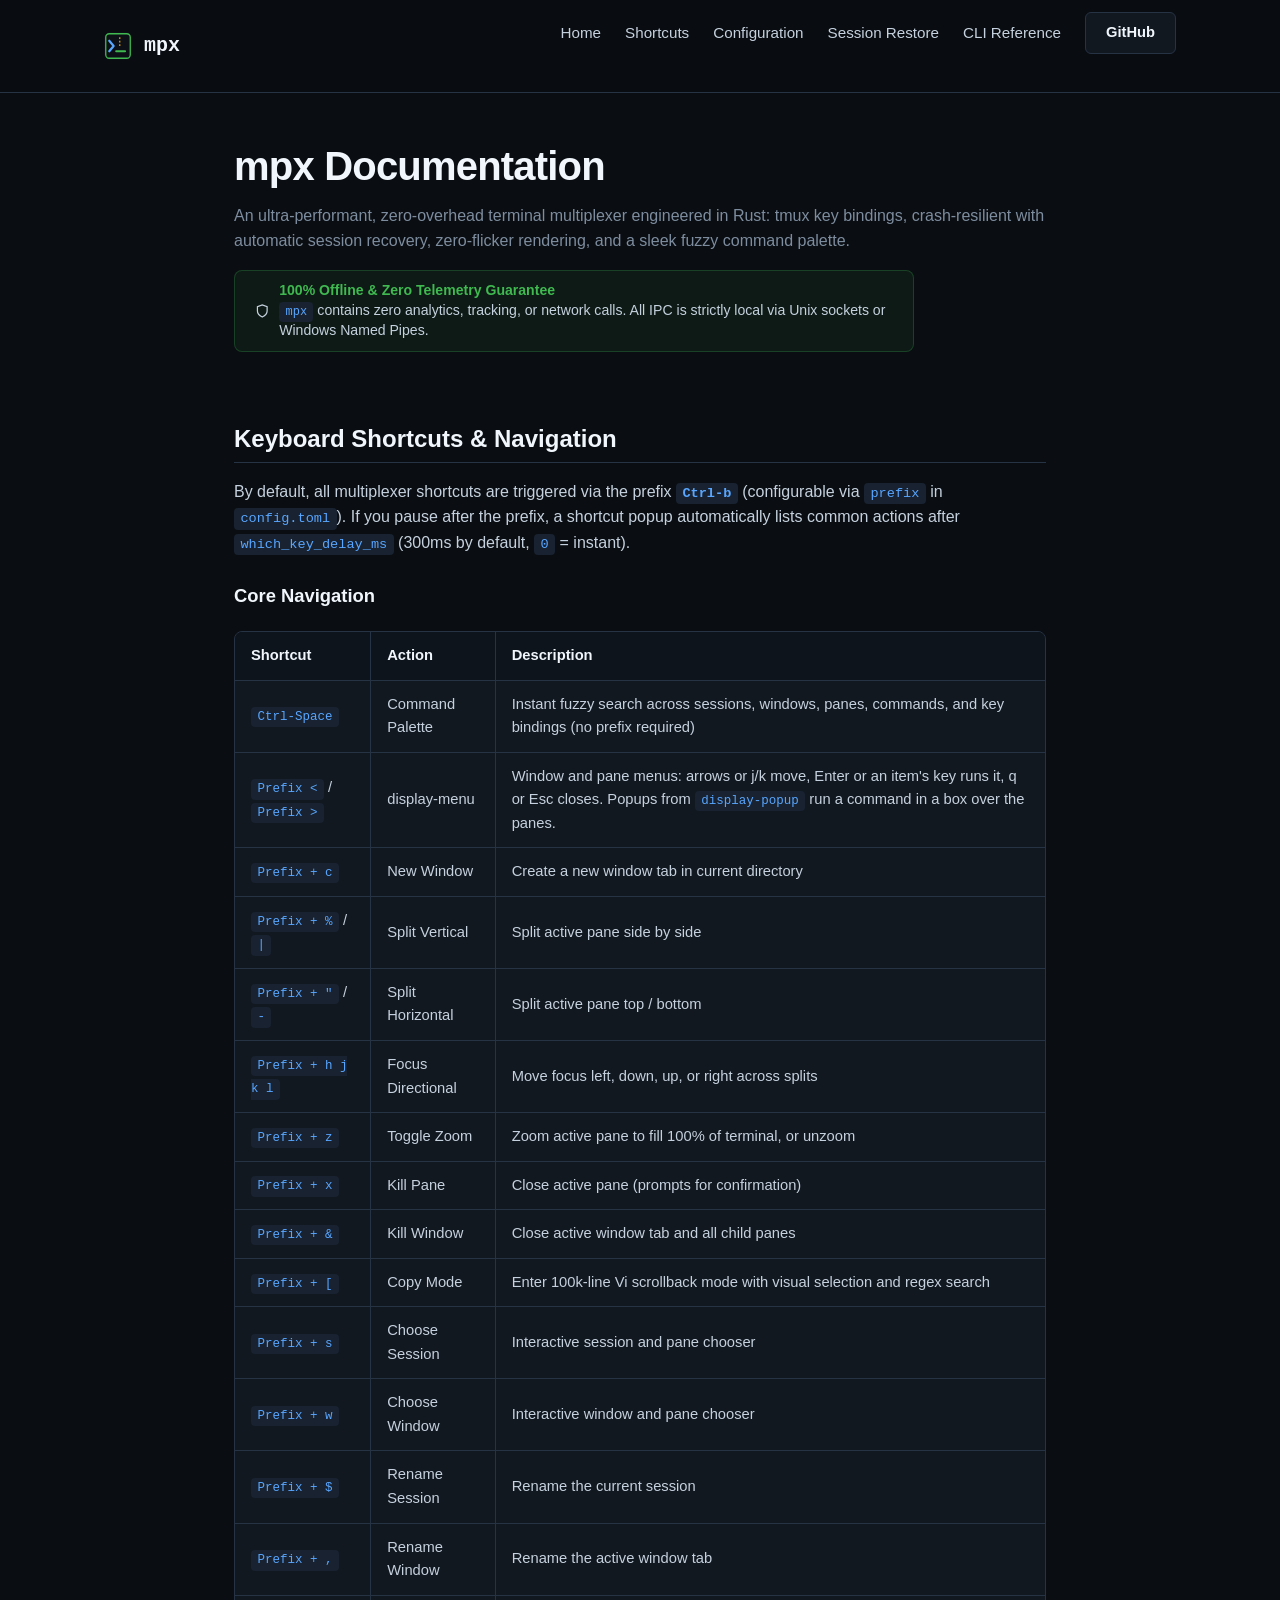
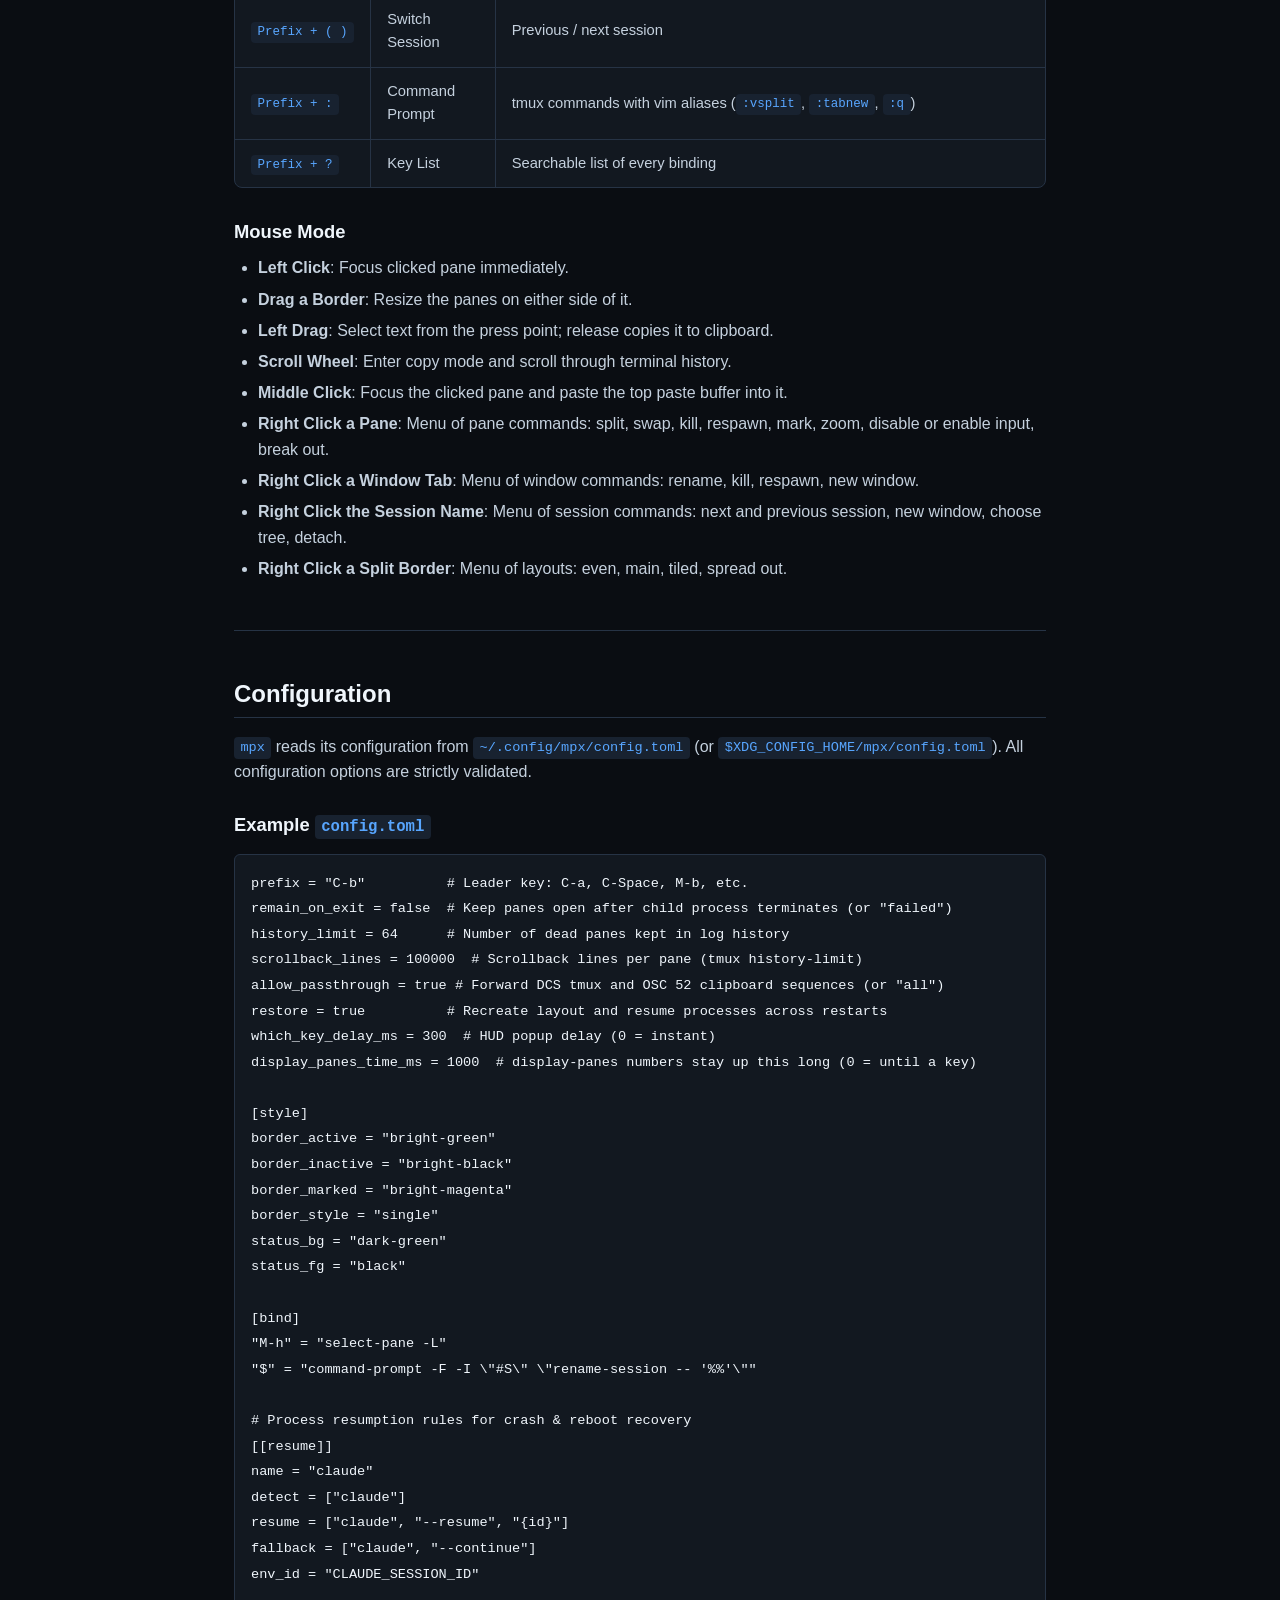
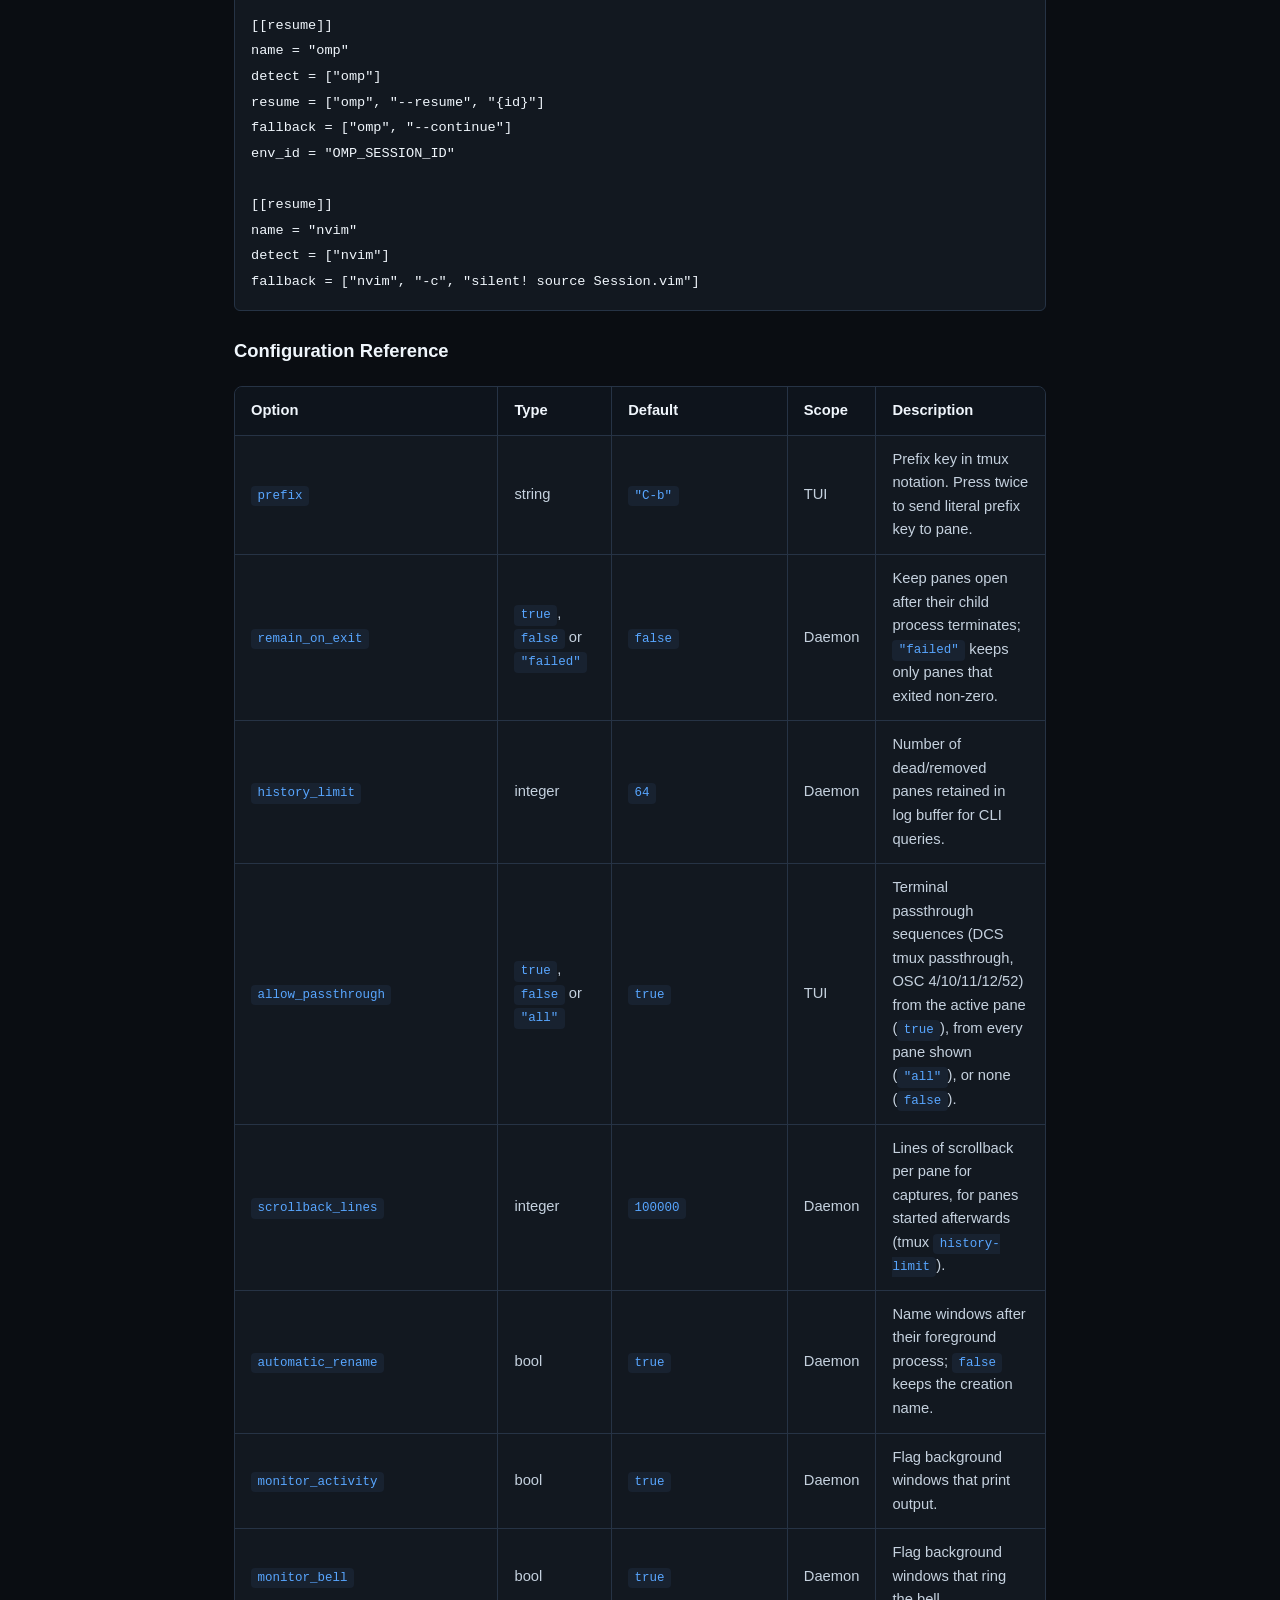
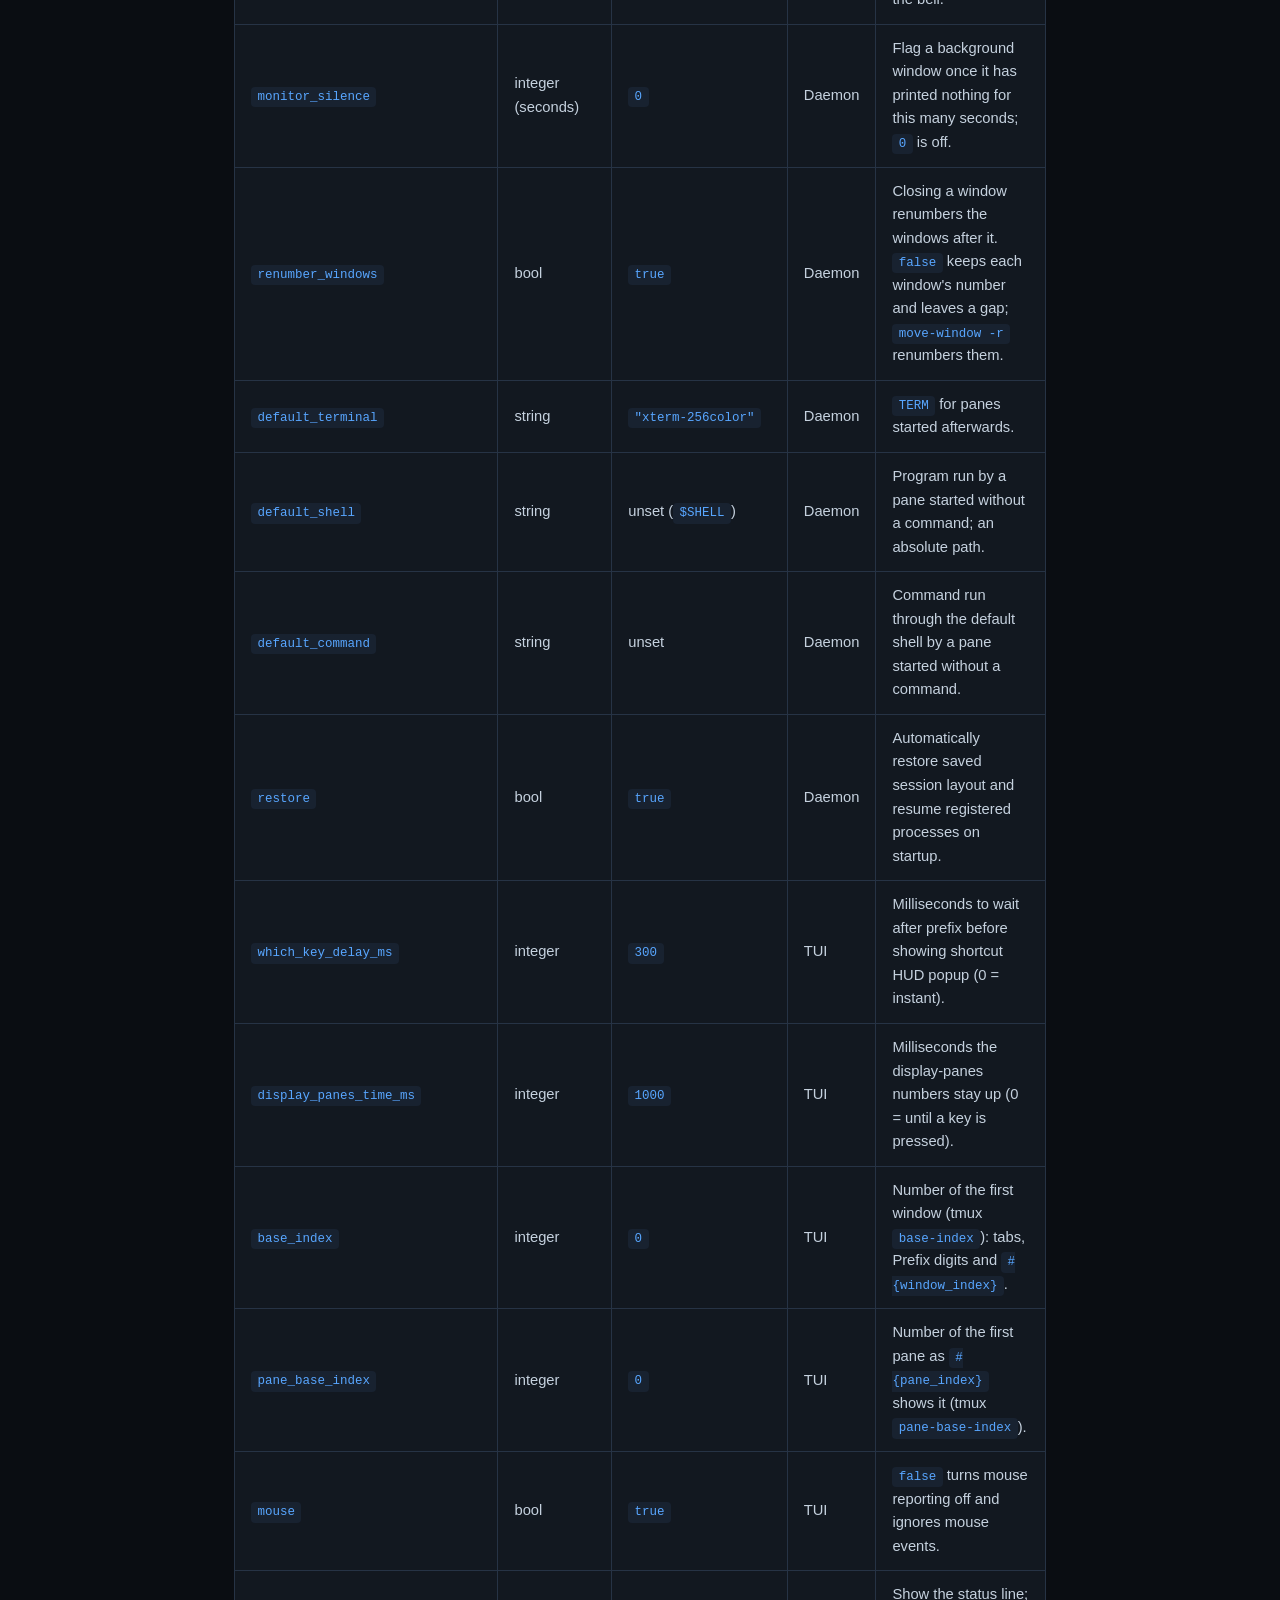
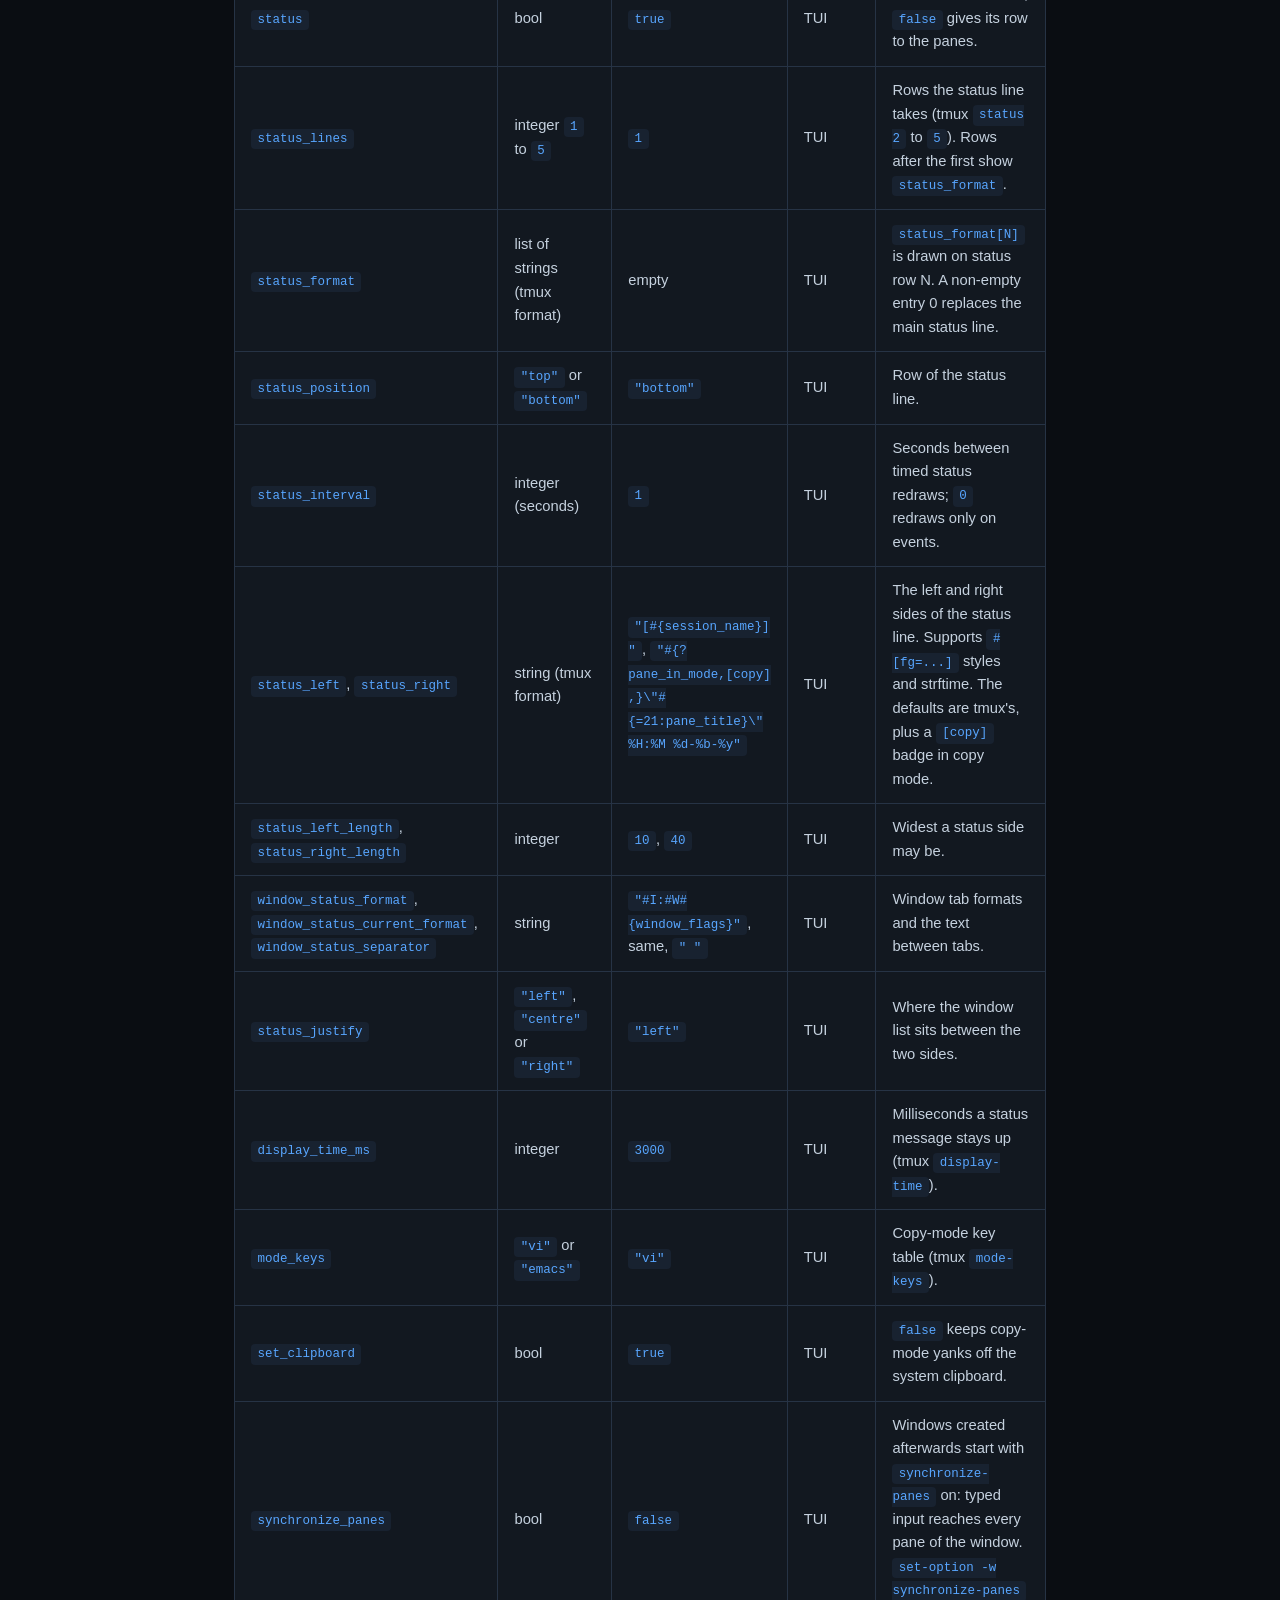
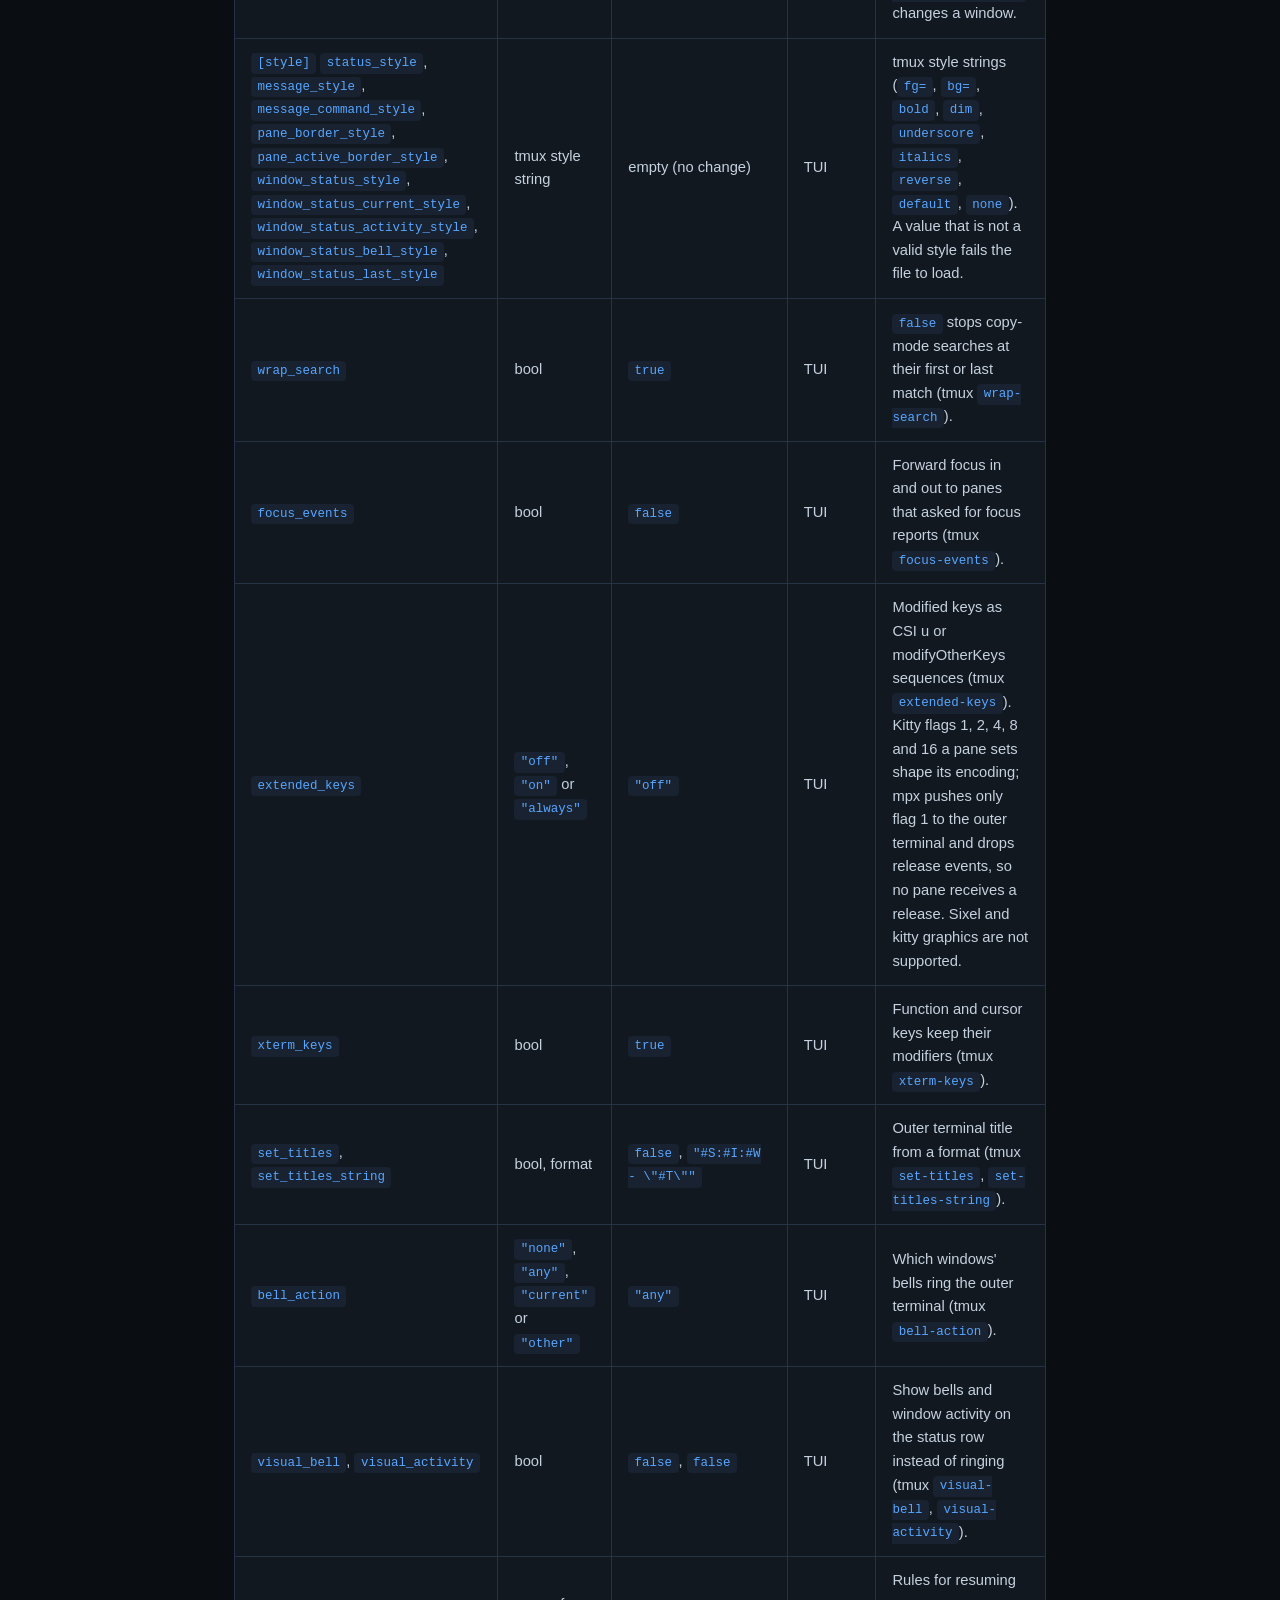
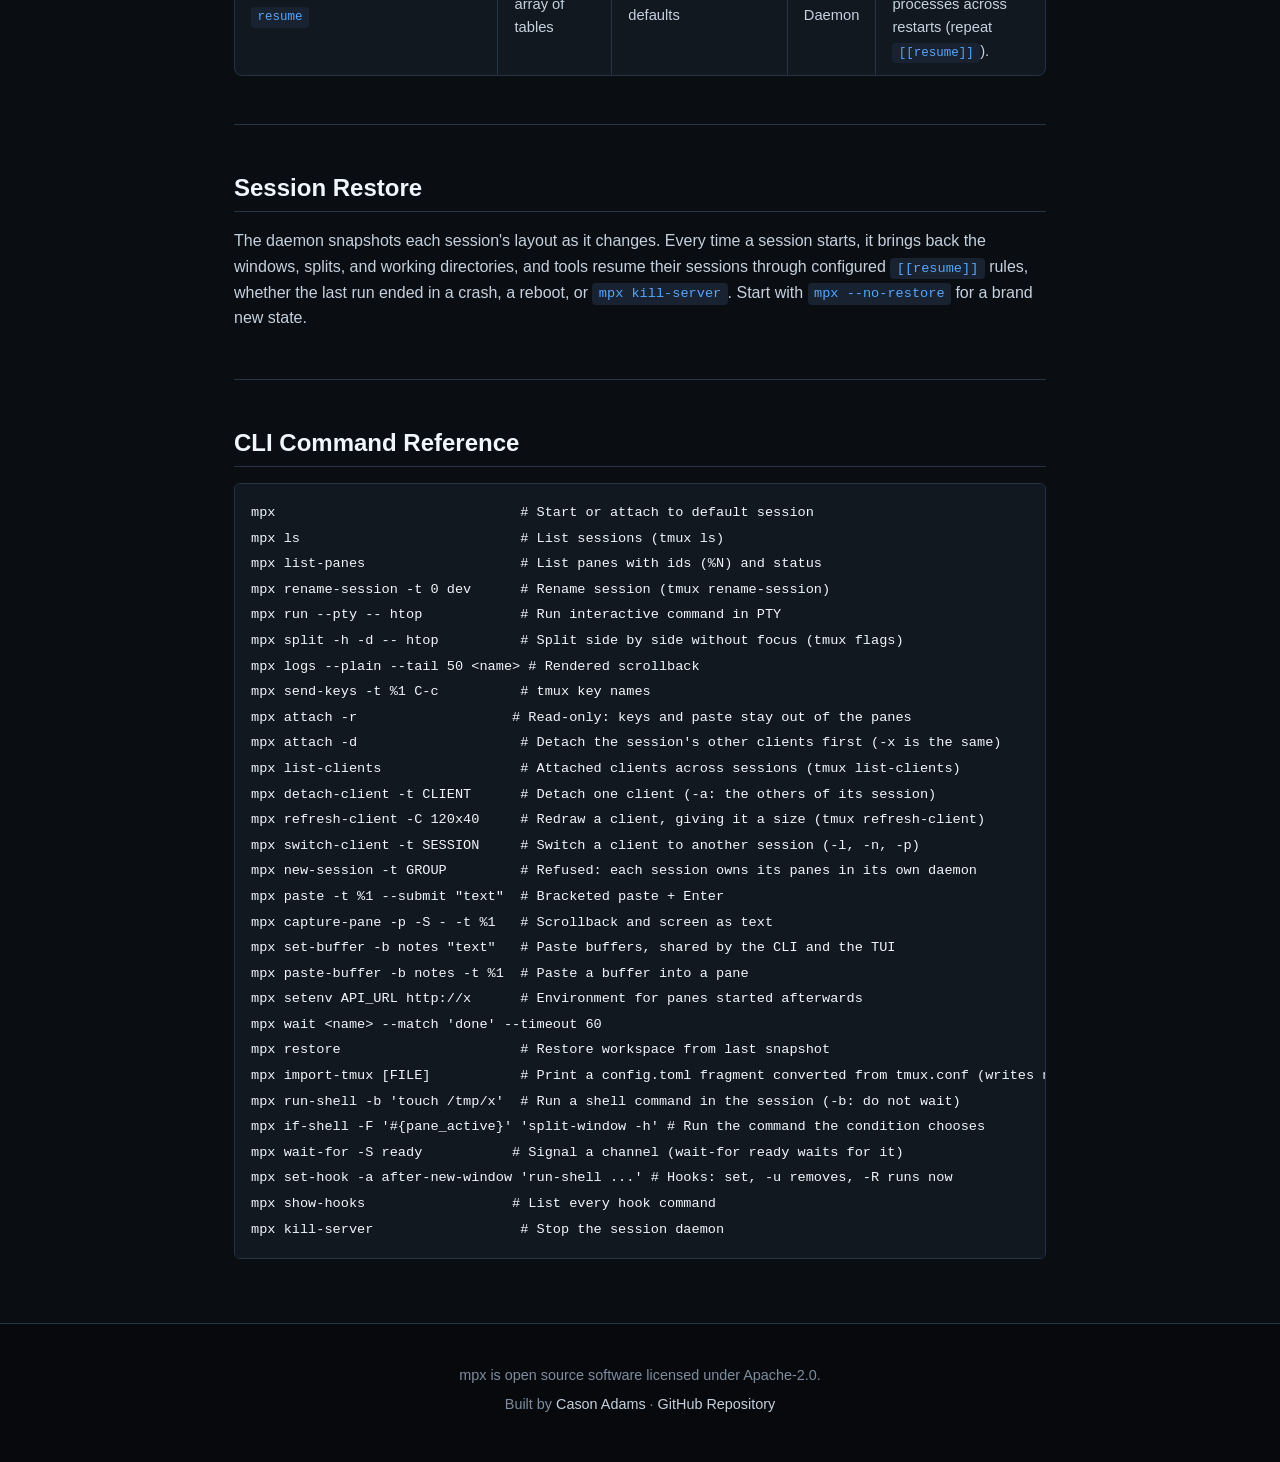
==== www/docs.html @ 42f7d33c "merge: tmuxgap/ui into tmuxgap/integrate" ====
<!DOCTYPE html>
<html lang="en">
<head>
  <meta charset="UTF-8">
  <meta name="viewport" content="width=device-width, initial-scale=1.0">
  <title>Documentation — mpx Terminal Multiplexer</title>
  <meta name="description" content="Comprehensive documentation, configuration guide, and command reference for the mpx terminal multiplexer.">
  <link rel="icon" type="image/svg+xml" href="favicon.svg">
  <link rel="stylesheet" href="css/style.css?v=2">
</head>
<body>

  <header class="header">
    <div class="nav-container">
      <a href="./" class="brand">
        <svg viewBox="0 0 32 32" fill="none" xmlns="http://www.w3.org/2000/svg">
          <rect width="32" height="32" rx="6" fill="#0d1117"/>
          <rect x="2" y="2" width="28" height="28" rx="4" stroke="#3fb950" stroke-width="1.5"/>
          <path d="M6 10 L11 16 L6 22" stroke="#58a6ff" stroke-width="2.5" stroke-linecap="round" stroke-linejoin="round"/>
          <line x1="14" y1="22" x2="24" y2="22" stroke="#3fb950" stroke-width="2.5" stroke-linecap="round"/>
          <line x1="18" y1="6" x2="18" y2="16" stroke="#d29922" stroke-width="1.5" stroke-dasharray="2 2"/>
        </svg>
        mpx
      </a>

      <nav>
        <ul class="nav-links">
          <li><a href="./" class="nav-link">Home</a></li>
          <li><a href="#shortcuts" class="nav-link">Shortcuts</a></li>
          <li><a href="#config" class="nav-link">Configuration</a></li>
          <li><a href="#restore" class="nav-link">Session Restore</a></li>
          <li><a href="#cli" class="nav-link">CLI Reference</a></li>
          <li><a href="https://github.com/casonadams/mpx" target="_blank" class="btn btn-secondary">GitHub</a></li>
        </ul>
      </nav>
    </div>
  </header>

  <main class="container docs-content">
    <h1>mpx Documentation</h1>
    <p class="lead" style="color: var(--text-muted);">
      An ultra-performant, zero-overhead terminal multiplexer engineered in Rust: tmux key bindings, crash-resilient with automatic session recovery, zero-flicker rendering, and a sleek fuzzy command palette.
    </p>

    <div class="telemetry-banner" style="margin: 0 0 2rem 0;">
      <svg width="18" height="18" viewBox="0 0 24 24" fill="none" stroke="currentColor" stroke-width="2"><path d="M12 22s8-4 8-10V5l-8-3-8 3v7c0 6 8 10 8 10z"/></svg>
      <div>
        <strong>100% Offline &amp; Zero Telemetry Guarantee</strong><br>
        <code>mpx</code> contains zero analytics, tracking, or network calls. All IPC is strictly local via Unix sockets or Windows Named Pipes.
      </div>
    </div>

    <section id="shortcuts">
      <h2>Keyboard Shortcuts &amp; Navigation</h2>
      <p>
        By default, all multiplexer shortcuts are triggered via the prefix <strong><code>Ctrl-b</code></strong> (configurable via <code>prefix</code> in <code>config.toml</code>).
        If you pause after the prefix, a shortcut popup automatically lists common actions after <code>which_key_delay_ms</code> (300ms by default, <code>0</code> = instant).
      </p>

      <h3>Core Navigation</h3>
      <div class="table-container">
        <table>
          <thead>
            <tr><th>Shortcut</th><th>Action</th><th>Description</th></tr>
          </thead>
          <tbody>
            <tr><td><code>Ctrl-Space</code></td><td>Command Palette</td><td>Instant fuzzy search across sessions, windows, panes, commands, and key bindings (no prefix required)</td></tr>
            <tr><td><code>Prefix &lt;</code> / <code>Prefix &gt;</code></td><td>display-menu</td><td>Window and pane menus: arrows or j/k move, Enter or an item's key runs it, q or Esc closes. Popups from <code>display-popup</code> run a command in a box over the panes.</td></tr>
            <tr><td><code>Prefix + c</code></td><td>New Window</td><td>Create a new window tab in current directory</td></tr>
            <tr><td><code>Prefix + %</code> / <code>|</code></td><td>Split Vertical</td><td>Split active pane side by side</td></tr>
            <tr><td><code>Prefix + "</code> / <code>-</code></td><td>Split Horizontal</td><td>Split active pane top / bottom</td></tr>
            <tr><td><code>Prefix + h j k l</code></td><td>Focus Directional</td><td>Move focus left, down, up, or right across splits</td></tr>
            <tr><td><code>Prefix + z</code></td><td>Toggle Zoom</td><td>Zoom active pane to fill 100% of terminal, or unzoom</td></tr>
            <tr><td><code>Prefix + x</code></td><td>Kill Pane</td><td>Close active pane (prompts for confirmation)</td></tr>
            <tr><td><code>Prefix + &amp;</code></td><td>Kill Window</td><td>Close active window tab and all child panes</td></tr>
            <tr><td><code>Prefix + [</code></td><td>Copy Mode</td><td>Enter 100k-line Vi scrollback mode with visual selection and regex search</td></tr>
            <tr><td><code>Prefix + s</code></td><td>Choose Session</td><td>Interactive session and pane chooser</td></tr>
            <tr><td><code>Prefix + w</code></td><td>Choose Window</td><td>Interactive window and pane chooser</td></tr>
            <tr><td><code>Prefix + $</code></td><td>Rename Session</td><td>Rename the current session</td></tr>
            <tr><td><code>Prefix + ,</code></td><td>Rename Window</td><td>Rename the active window tab</td></tr>
            <tr><td><code>Prefix + ( )</code></td><td>Switch Session</td><td>Previous / next session</td></tr>
            <tr><td><code>Prefix + :</code></td><td>Command Prompt</td><td>tmux commands with vim aliases (<code>:vsplit</code>, <code>:tabnew</code>, <code>:q</code>)</td></tr>
            <tr><td><code>Prefix + ?</code></td><td>Key List</td><td>Searchable list of every binding</td></tr>
          </tbody>
        </table>
      </div>

      <h3>Mouse Mode</h3>
      <ul>
        <li><strong>Left Click</strong>: Focus clicked pane immediately.</li>
        <li><strong>Drag a Border</strong>: Resize the panes on either side of it.</li>
        <li><strong>Left Drag</strong>: Select text from the press point; release copies it to clipboard.</li>
        <li><strong>Scroll Wheel</strong>: Enter copy mode and scroll through terminal history.</li>
        <li><strong>Middle Click</strong>: Focus the clicked pane and paste the top paste buffer into it.</li>
        <li><strong>Right Click a Pane</strong>: Menu of pane commands: split, swap, kill, respawn, mark, zoom, disable or enable input, break out.</li>
        <li><strong>Right Click a Window Tab</strong>: Menu of window commands: rename, kill, respawn, new window.</li>
        <li><strong>Right Click the Session Name</strong>: Menu of session commands: next and previous session, new window, choose tree, detach.</li>
        <li><strong>Right Click a Split Border</strong>: Menu of layouts: even, main, tiled, spread out.</li>
      </ul>
    </section>

    <hr>

    <section id="config">
      <h2>Configuration</h2>
      <p>
        <code>mpx</code> reads its configuration from <code>~/.config/mpx/config.toml</code> (or <code>$XDG_CONFIG_HOME/mpx/config.toml</code>).
        All configuration options are strictly validated.
      </p>

      <h3>Example <code>config.toml</code></h3>
      <pre><code>prefix = "C-b"          # Leader key: C-a, C-Space, M-b, etc.
remain_on_exit = false  # Keep panes open after child process terminates (or "failed")
history_limit = 64      # Number of dead panes kept in log history
scrollback_lines = 100000  # Scrollback lines per pane (tmux history-limit)
allow_passthrough = true # Forward DCS tmux and OSC 52 clipboard sequences (or "all")
restore = true          # Recreate layout and resume processes across restarts
which_key_delay_ms = 300  # HUD popup delay (0 = instant)
display_panes_time_ms = 1000  # display-panes numbers stay up this long (0 = until a key)

[style]
border_active = "bright-green"
border_inactive = "bright-black"
border_marked = "bright-magenta"
border_style = "single"
status_bg = "dark-green"
status_fg = "black"

[bind]
"M-h" = "select-pane -L"
"$" = "command-prompt -F -I \"#S\" \"rename-session -- '%%'\""

# Process resumption rules for crash &amp; reboot recovery
[[resume]]
name = "claude"
detect = ["claude"]
resume = ["claude", "--resume", "{id}"]
fallback = ["claude", "--continue"]
env_id = "CLAUDE_SESSION_ID"

[[resume]]
name = "omp"
detect = ["omp"]
resume = ["omp", "--resume", "{id}"]
fallback = ["omp", "--continue"]
env_id = "OMP_SESSION_ID"

[[resume]]
name = "nvim"
detect = ["nvim"]
fallback = ["nvim", "-c", "silent! source Session.vim"]</code></pre>

      <h3>Configuration Reference</h3>
      <div class="table-container">
        <table>
          <thead>
            <tr><th>Option</th><th>Type</th><th>Default</th><th>Scope</th><th>Description</th></tr>
          </thead>
          <tbody>
            <tr><td><code>prefix</code></td><td>string</td><td><code>"C-b"</code></td><td>TUI</td><td>Prefix key in tmux notation. Press twice to send literal prefix key to pane.</td></tr>
            <tr><td><code>remain_on_exit</code></td><td><code>true</code>, <code>false</code> or <code>"failed"</code></td><td><code>false</code></td><td>Daemon</td><td>Keep panes open after their child process terminates; <code>"failed"</code> keeps only panes that exited non-zero.</td></tr>
            <tr><td><code>history_limit</code></td><td>integer</td><td><code>64</code></td><td>Daemon</td><td>Number of dead/removed panes retained in log buffer for CLI queries.</td></tr>
            <tr><td><code>allow_passthrough</code></td><td><code>true</code>, <code>false</code> or <code>"all"</code></td><td><code>true</code></td><td>TUI</td><td>Terminal passthrough sequences (DCS tmux passthrough, OSC 4/10/11/12/52) from the active pane (<code>true</code>), from every pane shown (<code>"all"</code>), or none (<code>false</code>).</td></tr>
            <tr><td><code>scrollback_lines</code></td><td>integer</td><td><code>100000</code></td><td>Daemon</td><td>Lines of scrollback per pane for captures, for panes started afterwards (tmux <code>history-limit</code>).</td></tr>
            <tr><td><code>automatic_rename</code></td><td>bool</td><td><code>true</code></td><td>Daemon</td><td>Name windows after their foreground process; <code>false</code> keeps the creation name.</td></tr>
            <tr><td><code>monitor_activity</code></td><td>bool</td><td><code>true</code></td><td>Daemon</td><td>Flag background windows that print output.</td></tr>
            <tr><td><code>monitor_bell</code></td><td>bool</td><td><code>true</code></td><td>Daemon</td><td>Flag background windows that ring the bell.</td></tr>
            <tr><td><code>monitor_silence</code></td><td>integer (seconds)</td><td><code>0</code></td><td>Daemon</td><td>Flag a background window once it has printed nothing for this many seconds; <code>0</code> is off.</td></tr>
            <tr><td><code>renumber_windows</code></td><td>bool</td><td><code>true</code></td><td>Daemon</td><td>Closing a window renumbers the windows after it. <code>false</code> keeps each window's number and leaves a gap; <code>move-window -r</code> renumbers them.</td></tr>
            <tr><td><code>default_terminal</code></td><td>string</td><td><code>"xterm-256color"</code></td><td>Daemon</td><td><code>TERM</code> for panes started afterwards.</td></tr>
            <tr><td><code>default_shell</code></td><td>string</td><td>unset (<code>$SHELL</code>)</td><td>Daemon</td><td>Program run by a pane started without a command; an absolute path.</td></tr>
            <tr><td><code>default_command</code></td><td>string</td><td>unset</td><td>Daemon</td><td>Command run through the default shell by a pane started without a command.</td></tr>
            <tr><td><code>restore</code></td><td>bool</td><td><code>true</code></td><td>Daemon</td><td>Automatically restore saved session layout and resume registered processes on startup.</td></tr>
            <tr><td><code>which_key_delay_ms</code></td><td>integer</td><td><code>300</code></td><td>TUI</td><td>Milliseconds to wait after prefix before showing shortcut HUD popup (0 = instant).</td></tr>
            <tr><td><code>display_panes_time_ms</code></td><td>integer</td><td><code>1000</code></td><td>TUI</td><td>Milliseconds the display-panes numbers stay up (0 = until a key is pressed).</td></tr>
            <tr><td><code>base_index</code></td><td>integer</td><td><code>0</code></td><td>TUI</td><td>Number of the first window (tmux <code>base-index</code>): tabs, Prefix digits and <code>#{window_index}</code>.</td></tr>
            <tr><td><code>pane_base_index</code></td><td>integer</td><td><code>0</code></td><td>TUI</td><td>Number of the first pane as <code>#{pane_index}</code> shows it (tmux <code>pane-base-index</code>).</td></tr>
            <tr><td><code>mouse</code></td><td>bool</td><td><code>true</code></td><td>TUI</td><td><code>false</code> turns mouse reporting off and ignores mouse events.</td></tr>
            <tr><td><code>status</code></td><td>bool</td><td><code>true</code></td><td>TUI</td><td>Show the status line; <code>false</code> gives its row to the panes.</td></tr>
            <tr><td><code>status_lines</code></td><td>integer <code>1</code> to <code>5</code></td><td><code>1</code></td><td>TUI</td><td>Rows the status line takes (tmux <code>status 2</code> to <code>5</code>). Rows after the first show <code>status_format</code>.</td></tr>
            <tr><td><code>status_format</code></td><td>list of strings (tmux format)</td><td>empty</td><td>TUI</td><td><code>status_format[N]</code> is drawn on status row N. A non-empty entry 0 replaces the main status line.</td></tr>
            <tr><td><code>status_position</code></td><td><code>"top"</code> or <code>"bottom"</code></td><td><code>"bottom"</code></td><td>TUI</td><td>Row of the status line.</td></tr>
            <tr><td><code>status_interval</code></td><td>integer (seconds)</td><td><code>1</code></td><td>TUI</td><td>Seconds between timed status redraws; <code>0</code> redraws only on events.</td></tr>
            <tr><td><code>status_left</code>, <code>status_right</code></td><td>string (tmux format)</td><td><code>"[#{session_name}] "</code>, <code>"#{?pane_in_mode,[copy] ,}\"#{=21:pane_title}\" %H:%M %d-%b-%y"</code></td><td>TUI</td><td>The left and right sides of the status line. Supports <code>#[fg=...]</code> styles and strftime. The defaults are tmux's, plus a <code>[copy]</code> badge in copy mode.</td></tr>
            <tr><td><code>status_left_length</code>, <code>status_right_length</code></td><td>integer</td><td><code>10</code>, <code>40</code></td><td>TUI</td><td>Widest a status side may be.</td></tr>
            <tr><td><code>window_status_format</code>, <code>window_status_current_format</code>, <code>window_status_separator</code></td><td>string</td><td><code>"#I:#W#{window_flags}"</code>, same, <code>" "</code></td><td>TUI</td><td>Window tab formats and the text between tabs.</td></tr>
            <tr><td><code>status_justify</code></td><td><code>"left"</code>, <code>"centre"</code> or <code>"right"</code></td><td><code>"left"</code></td><td>TUI</td><td>Where the window list sits between the two sides.</td></tr>
            <tr><td><code>display_time_ms</code></td><td>integer</td><td><code>3000</code></td><td>TUI</td><td>Milliseconds a status message stays up (tmux <code>display-time</code>).</td></tr>
            <tr><td><code>mode_keys</code></td><td><code>"vi"</code> or <code>"emacs"</code></td><td><code>"vi"</code></td><td>TUI</td><td>Copy-mode key table (tmux <code>mode-keys</code>).</td></tr>
            <tr><td><code>set_clipboard</code></td><td>bool</td><td><code>true</code></td><td>TUI</td><td><code>false</code> keeps copy-mode yanks off the system clipboard.</td></tr>
            <tr><td><code>synchronize_panes</code></td><td>bool</td><td><code>false</code></td><td>TUI</td><td>Windows created afterwards start with <code>synchronize-panes</code> on: typed input reaches every pane of the window. <code>set-option -w synchronize-panes</code> changes a window.</td></tr>
            <tr><td><code>[style]</code> <code>status_style</code>, <code>message_style</code>, <code>message_command_style</code>, <code>pane_border_style</code>, <code>pane_active_border_style</code>, <code>window_status_style</code>, <code>window_status_current_style</code>, <code>window_status_activity_style</code>, <code>window_status_bell_style</code>, <code>window_status_last_style</code></td><td>tmux style string</td><td>empty (no change)</td><td>TUI</td><td>tmux style strings (<code>fg=</code>, <code>bg=</code>, <code>bold</code>, <code>dim</code>, <code>underscore</code>, <code>italics</code>, <code>reverse</code>, <code>default</code>, <code>none</code>). A value that is not a valid style fails the file to load.</td></tr>
            <tr><td><code>wrap_search</code></td><td>bool</td><td><code>true</code></td><td>TUI</td><td><code>false</code> stops copy-mode searches at their first or last match (tmux <code>wrap-search</code>).</td></tr>
            <tr><td><code>focus_events</code></td><td>bool</td><td><code>false</code></td><td>TUI</td><td>Forward focus in and out to panes that asked for focus reports (tmux <code>focus-events</code>).</td></tr>
            <tr><td><code>extended_keys</code></td><td><code>"off"</code>, <code>"on"</code> or <code>"always"</code></td><td><code>"off"</code></td><td>TUI</td><td>Modified keys as CSI u or modifyOtherKeys sequences (tmux <code>extended-keys</code>). Kitty flags 1, 2, 4, 8 and 16 a pane sets shape its encoding; mpx pushes only flag 1 to the outer terminal and drops release events, so no pane receives a release. Sixel and kitty graphics are not supported.</td></tr>
            <tr><td><code>xterm_keys</code></td><td>bool</td><td><code>true</code></td><td>TUI</td><td>Function and cursor keys keep their modifiers (tmux <code>xterm-keys</code>).</td></tr>
            <tr><td><code>set_titles</code>, <code>set_titles_string</code></td><td>bool, format</td><td><code>false</code>, <code>"#S:#I:#W - \"#T\""</code></td><td>TUI</td><td>Outer terminal title from a format (tmux <code>set-titles</code>, <code>set-titles-string</code>).</td></tr>
            <tr><td><code>bell_action</code></td><td><code>"none"</code>, <code>"any"</code>, <code>"current"</code> or <code>"other"</code></td><td><code>"any"</code></td><td>TUI</td><td>Which windows' bells ring the outer terminal (tmux <code>bell-action</code>).</td></tr>
            <tr><td><code>visual_bell</code>, <code>visual_activity</code></td><td>bool</td><td><code>false</code>, <code>false</code></td><td>TUI</td><td>Show bells and window activity on the status row instead of ringing (tmux <code>visual-bell</code>, <code>visual-activity</code>).</td></tr>
            <tr><td><code>resume</code></td><td>array of tables</td><td>defaults</td><td>Daemon</td><td>Rules for resuming processes across restarts (repeat <code>[[resume]]</code>).</td></tr>
          </tbody>
        </table>
      </div>
    </section>

    <hr>

    <section id="restore">
      <h2>Session Restore</h2>
      <p>The daemon snapshots each session's layout as it changes. Every time a session starts, it brings back the windows, splits, and working directories, and tools resume their sessions through configured <code>[[resume]]</code> rules, whether the last run ended in a crash, a reboot, or <code>mpx kill-server</code>. Start with <code>mpx --no-restore</code> for a brand new state.</p>
    </section>

    <hr>

    <section id="cli">
      <h2>CLI Command Reference</h2>
      <pre><code>mpx                              # Start or attach to default session
mpx ls                           # List sessions (tmux ls)
mpx list-panes                   # List panes with ids (%N) and status
mpx rename-session -t 0 dev      # Rename session (tmux rename-session)
mpx run --pty -- htop            # Run interactive command in PTY
mpx split -h -d -- htop          # Split side by side without focus (tmux flags)
mpx logs --plain --tail 50 &lt;name&gt; # Rendered scrollback
mpx send-keys -t %1 C-c          # tmux key names
mpx attach -r                   # Read-only: keys and paste stay out of the panes
mpx attach -d                    # Detach the session's other clients first (-x is the same)
mpx list-clients                 # Attached clients across sessions (tmux list-clients)
mpx detach-client -t CLIENT      # Detach one client (-a: the others of its session)
mpx refresh-client -C 120x40     # Redraw a client, giving it a size (tmux refresh-client)
mpx switch-client -t SESSION     # Switch a client to another session (-l, -n, -p)
mpx new-session -t GROUP         # Refused: each session owns its panes in its own daemon
mpx paste -t %1 --submit "text"  # Bracketed paste + Enter
mpx capture-pane -p -S - -t %1   # Scrollback and screen as text
mpx set-buffer -b notes "text"   # Paste buffers, shared by the CLI and the TUI
mpx paste-buffer -b notes -t %1  # Paste a buffer into a pane
mpx setenv API_URL http://x      # Environment for panes started afterwards
mpx wait &lt;name&gt; --match 'done' --timeout 60
mpx restore                      # Restore workspace from last snapshot
mpx import-tmux [FILE]           # Print a config.toml fragment converted from tmux.conf (writes nothing)
mpx run-shell -b 'touch /tmp/x'  # Run a shell command in the session (-b: do not wait)
mpx if-shell -F '#{pane_active}' 'split-window -h' # Run the command the condition chooses
mpx wait-for -S ready           # Signal a channel (wait-for ready waits for it)
mpx set-hook -a after-new-window 'run-shell ...' # Hooks: set, -u removes, -R runs now
mpx show-hooks                  # List every hook command
mpx kill-server                  # Stop the session daemon</code></pre>
    </section>
  </main>

  <footer class="footer">
    <div class="container">
      <p>mpx is open source software licensed under Apache-2.0.</p>
      <p>Built by <a href="https://github.com/casonadams" target="_blank">Cason Adams</a> · <a href="https://github.com/casonadams/mpx" target="_blank">GitHub Repository</a></p>
    </div>
  </footer>

</body>
</html>
---- www/css/style.css ----
:root {
  --bg: #0a0d12;
  --surface: #121820;
  --surface-alt: #182230;
  --border: #263345;
  --border-active: #3fb950;
  --text: #c5d1de;
  --text-muted: #7d8d9f;
  --heading: #f0f6fc;
  --green: #3fb950;
  --cyan: #58a6ff;
  --yellow: #e3b341;
  --orange: #f0883e;
  --font-mono: ui-monospace, SFMono-Regular, "SF Mono", Menlo, Consolas, "Liberation Mono", monospace;
  --font-sans: -apple-system, BlinkMacSystemFont, "Segoe UI", Helvetica, Arial, sans-serif;
  --container-max: 1120px;
}

* {
  box-sizing: border-box;
  margin: 0;
  padding: 0;
}

body {
  background-color: var(--bg);
  color: var(--text);
  font-family: var(--font-sans);
  line-height: 1.6;
  -webkit-font-smoothing: antialiased;
}

a {
  color: var(--cyan);
  text-decoration: none;
  transition: color 0.15s ease;
}

a:hover {
  color: #79c0ff;
  text-decoration: underline;
}

/* Global Typography & Elements */
h1, h2, h3, h4 {
  color: var(--heading);
  font-weight: 700;
  line-height: 1.25;
}

p {
  margin-bottom: 1rem;
}

p:last-child {
  margin-bottom: 0;
}

ul, ol {
  padding-left: 1.5rem;
  margin-bottom: 1.25rem;
}

li {
  margin-bottom: 0.35rem;
}

hr {
  border: 0;
  border-top: 1px solid var(--border);
  margin: 3rem 0;
}

/* Header & Nav */
.header {
  position: sticky;
  top: 0;
  z-index: 100;
  background-color: rgba(10, 13, 18, 0.85);
  backdrop-filter: blur(12px);
  -webkit-backdrop-filter: blur(12px);
  border-bottom: 1px solid var(--border);
}

.nav-container {
  max-width: var(--container-max);
  margin: 0 auto;
  padding: 0.75rem 1.5rem;
  display: flex;
  align-items: center;
  justify-content: space-between;
}

.brand {
  display: flex;
  align-items: center;
  gap: 0.75rem;
  font-family: var(--font-mono);
  font-size: 1.25rem;
  font-weight: 700;
  color: var(--heading);
  white-space: nowrap;
  flex-shrink: 0;
}

.brand:hover {
  text-decoration: none;
}

.brand svg {
  width: 28px;
  height: 28px;
}

.brand .tag {
  font-size: 0.75rem;
  font-weight: 500;
  padding: 0.15rem 0.45rem;
  background: rgba(63, 185, 80, 0.15);
  color: var(--green);
  border: 1px solid rgba(63, 185, 80, 0.3);
  border-radius: 4px;
}

.nav-links {
  display: flex;
  align-items: center;
  gap: 1.5rem;
  list-style: none;
}

.nav-link {
  font-size: 0.95rem;
  font-weight: 500;
  color: var(--text);
  white-space: nowrap;
}

.nav-link:hover {
  color: var(--heading);
  text-decoration: none;
}

.btn {
  display: inline-flex;
  align-items: center;
  justify-content: center;
  gap: 0.5rem;
  padding: 0 1.25rem;
  height: 42px;
  font-size: 0.92rem;
  font-weight: 600;
  border-radius: 6px;
  transition: all 0.15s ease;
  white-space: nowrap;
  flex-shrink: 0;
}

.btn-primary {
  background-color: var(--green);
  color: #041407;
  border: 1px solid #2ea043;
}

.btn-primary:hover {
  background-color: #46c758;
  color: #041407;
  text-decoration: none;
}

.btn-secondary {
  background-color: var(--surface);
  color: var(--heading);
  border: 1px solid var(--border);
}

.btn-secondary:hover {
  background-color: var(--surface-alt);
  border-color: var(--border-active);
  text-decoration: none;
}

/* Layout */
.container {
  max-width: var(--container-max);
  margin: 0 auto;
  padding: 3rem 1.5rem;
}

/* Hero Section */
.hero {
  text-align: center;
  padding: 4rem 1.5rem 3rem;
  max-width: 900px;
  margin: 0 auto;
}

.hero h1 {
  font-size: 3.25rem;
  font-weight: 800;
  color: var(--heading);
  letter-spacing: -0.03em;
  line-height: 1.15;
  margin-bottom: 1.25rem;
}

.hero h1 span.gradient {
  background: linear-gradient(135deg, var(--green) 0%, var(--cyan) 100%);
  -webkit-background-clip: text;
  -webkit-text-fill-color: transparent;
}

.hero p.lead {
  font-size: 1.25rem;
  color: var(--text-muted);
  line-height: 1.5;
  margin-bottom: 2rem;
}

.hero-actions {
  display: flex;
  align-items: center;
  justify-content: center;
  gap: 1rem;
  margin-bottom: 3rem;
  flex-wrap: wrap;
}

.install-bar {
  display: inline-flex;
  align-items: center;
  height: 42px;
  background-color: var(--surface);
  border: 1px solid var(--border);
  border-radius: 6px;
  padding: 0 1.15rem;
  font-family: var(--font-mono);
  font-size: 0.95rem;
  color: var(--heading);
  box-shadow: 0 4px 12px rgba(0, 0, 0, 0.3);
}

.telemetry-banner {
  display: inline-flex;
  align-items: center;
  gap: 0.6rem;
  background-color: rgba(63, 185, 80, 0.08);
  border: 1px solid rgba(63, 185, 80, 0.25);
  border-radius: 8px;
  padding: 0.65rem 1.25rem;
  margin: 1.5rem auto 0;
  color: var(--text);
  font-size: 0.88rem;
  max-width: 680px;
  text-align: left;
  line-height: 1.4;
}

.telemetry-banner strong {
  color: var(--green);
}

.install-bar .prompt {
  color: var(--green);
  margin-right: 0.6rem;
  user-select: none;
}

/* Terminal Preview Mockup */
.terminal-window {
  background-color: var(--surface);
  border: 1px solid var(--border);
  border-radius: 8px;
  box-shadow: 0 12px 36px rgba(0, 0, 0, 0.5);
  overflow: hidden;
  margin: 2rem auto 4rem;
  text-align: left;
  font-family: var(--font-mono);
  font-size: 0.88rem;
}

.terminal-titlebar {
  background-color: #0e141c;
  padding: 0.5rem 1rem;
  display: flex;
  align-items: center;
  border-bottom: 1px solid var(--border);
}

.terminal-dots {
  display: flex;
  gap: 6px;
}

.terminal-dot {
  width: 10px;
  height: 10px;
  border-radius: 50%;
}

.dot-red { background-color: #ff5f56; }
.dot-yellow { background-color: #ffbd2e; }
.dot-green { background-color: #27c93f; }

.terminal-title {
  margin-left: auto;
  margin-right: auto;
  font-size: 0.8rem;
  color: var(--text-muted);
}

.terminal-split {
  display: flex;
  position: relative;
  min-height: 420px;
  background-color: var(--surface);
}

.terminal-pane {
  flex: 1;
  padding: 1.25rem 1.5rem;
  overflow: hidden;
  font-family: var(--font-mono);
  font-size: 0.88rem;
  line-height: 1.6;
  white-space: pre;
}

.terminal-divider {
  width: 1px;
  background-color: var(--border);
  flex-shrink: 0;
}

.terminal-popup {
  position: absolute;
  right: 1.5rem;
  bottom: 1.25rem;
  background-color: #05070a;
  border: 1px solid #41a6b5;
  border-radius: 8px;
  padding: 0.75rem 1.15rem;
  box-shadow: 0 12px 30px rgba(0, 0, 0, 0.8);
  font-family: var(--font-mono);
  font-size: 0.84rem;
  line-height: 1.45;
  min-width: 250px;
}

.terminal-popup-item {
  display: flex;
  align-items: center;
  gap: 0.75rem;
  margin-bottom: 0.2rem;
}

.terminal-popup-key {
  color: var(--yellow);
  font-weight: 700;
  width: 1.4rem;
}

.terminal-popup-arrow {
  color: var(--text-muted);
}

.terminal-popup-desc {
  color: var(--cyan);
}

.terminal-popup-footer {
  margin-top: 0.5rem;
  padding-top: 0.4rem;
  border-top: 1px dashed rgba(65, 166, 181, 0.3);
  text-align: right;
  font-size: 0.75rem;
  color: var(--text-muted);
}

.terminal-statusbar {
  background-color: #238636;
  color: #041407;
  font-family: var(--font-mono);
  font-weight: 600;
  padding: 0.35rem 1.25rem;
  display: flex;
  justify-content: space-between;
  align-items: center;
  font-size: 0.84rem;
}

/* Features Grid */
.section-title {
  text-align: center;
  font-size: 2rem;
  font-weight: 700;
  color: var(--heading);
  margin-bottom: 0.75rem;
}

.section-desc {
  text-align: center;
  font-size: 1.1rem;
  color: var(--text-muted);
  max-width: 650px;
  margin: 0 auto 3rem;
}

.grid {
  display: grid;
  grid-template-columns: repeat(auto-fit, minmax(320px, 1fr));
  gap: 1.5rem;
  margin-bottom: 4rem;
}

.card {
  background-color: var(--surface);
  border: 1px solid var(--border);
  border-radius: 8px;
  padding: 1.75rem;
  transition: transform 0.15s ease, border-color 0.15s ease;
}

.card:hover {
  transform: translateY(-2px);
  border-color: var(--border-active);
}


.card h3 {
  font-size: 1.2rem;
  font-weight: 600;
  color: var(--heading);
  margin-bottom: 0.5rem;
}

.card p {
  color: var(--text);
  font-size: 0.95rem;
  line-height: 1.5;
}

/* Code Highlights & Docs */
pre, code {
  font-family: var(--font-mono);
}

code {
  background-color: var(--surface-alt);
  padding: 0.2rem 0.4rem;
  border-radius: 4px;
  font-size: 0.85em;
  color: var(--cyan);
}

pre {
  background-color: var(--surface);
  border: 1px solid var(--border);
  border-radius: 6px;
  padding: 1rem;
  overflow-x: auto;
  margin: 1rem 0;
}

pre code {
  background-color: transparent;
  padding: 0;
  color: var(--heading);
}

/* Table */
.table-container {
  overflow-x: auto;
  -webkit-overflow-scrolling: touch;
  margin: 1.5rem 0 2rem;
  border: 1px solid var(--border);
  border-radius: 8px;
  background-color: var(--surface);
}

table {
  width: 100%;
  border-collapse: collapse;
  font-size: 0.92rem;
}

th, td {
  padding: 0.75rem 1rem;
  border-bottom: 1px solid var(--border);
  border-right: 1px solid var(--border);
  text-align: left;
}

th:last-child, td:last-child {
  border-right: none;
}

tbody tr:last-child td {
  border-bottom: none;
}

tbody tr:hover {
  background-color: rgba(255, 255, 255, 0.02);
}

th {
  background-color: #0e141c;
  color: var(--heading);
  font-weight: 600;
  white-space: nowrap;
}

/* Installation Cards */
.install-grid {
  display: grid;
  grid-template-columns: repeat(auto-fit, minmax(280px, 1fr));
  gap: 1.25rem;
  margin-top: 1.5rem;
}

.install-card {
  background-color: var(--surface);
  border: 1px solid var(--border);
  border-radius: 8px;
  padding: 1.5rem;
}

.install-card h3 {
  font-size: 1.1rem;
  margin-bottom: 0.5rem;
}

.install-card p {
  color: var(--text-muted);
  font-size: 0.88rem;
  margin-bottom: 0.75rem;
}

.install-card pre {
  margin: 0;
}

.install-card ul {
  padding-left: 1.25rem;
  margin-bottom: 0;
  font-size: 0.88rem;
}

/* Docs Content Layout */
.docs-content {
  max-width: 860px;
  margin: 0 auto;
}

.docs-content h1 {
  font-size: 2.5rem;
  font-weight: 800;
  margin-bottom: 0.75rem;
  letter-spacing: -0.02em;
}

.docs-content h2 {
  font-size: 1.5rem;
  margin: 2.5rem 0 1rem;
  padding-bottom: 0.5rem;
  border-bottom: 1px solid var(--border);
}

.docs-content h3 {
  font-size: 1.15rem;
  margin: 1.75rem 0 0.75rem;
}

/* Footer */
.footer {
  border-top: 1px solid var(--border);
  background-color: #07090d;
  padding: 2.5rem 1.5rem;
  text-align: center;
  color: var(--text-muted);
  font-size: 0.9rem;
}

.footer .container {
  padding: 0;
}

.footer p {
  margin-bottom: 0.35rem;
}

.footer a {
  color: var(--text);
}

.footer a:hover {
  color: var(--heading);
}

/* Responsive */
@media (max-width: 960px) {
  .hero h1 {
    font-size: 2.5rem;
  }
  .nav-links {
    gap: 1rem;
  }
}

@media (max-width: 640px) {
  .hero h1 {
    font-size: 2rem;
  }
  .hero-actions {
    flex-direction: column;
    align-items: stretch;
  }
  .hero-actions .btn, .hero-actions .install-bar {
    width: 100%;
    justify-content: center;
  }
  .grid {
    grid-template-columns: 1fr;
  }
  .install-grid {
    grid-template-columns: 1fr;
  }
  .nav-links {
    gap: 0.75rem;
  }
  .nav-links li:not(:last-child):not(:first-child) {
    display: none;
  }
}
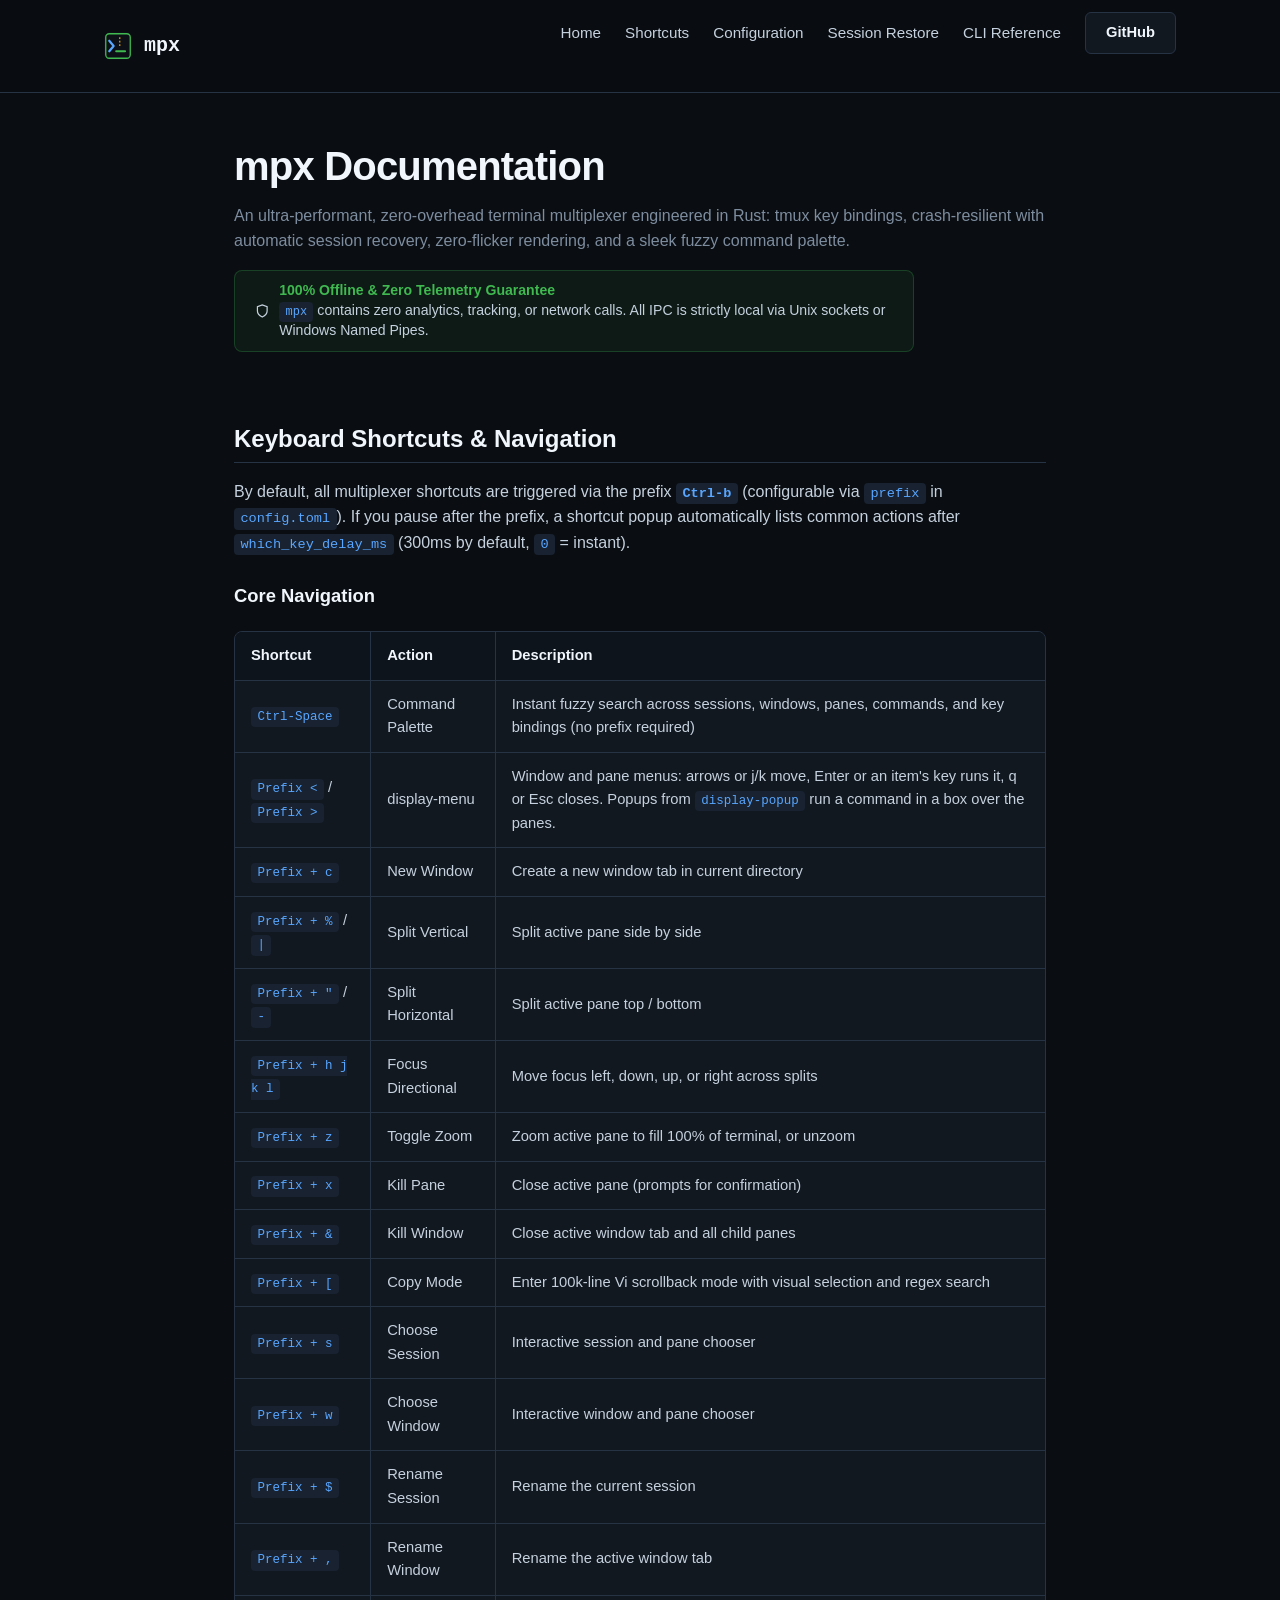
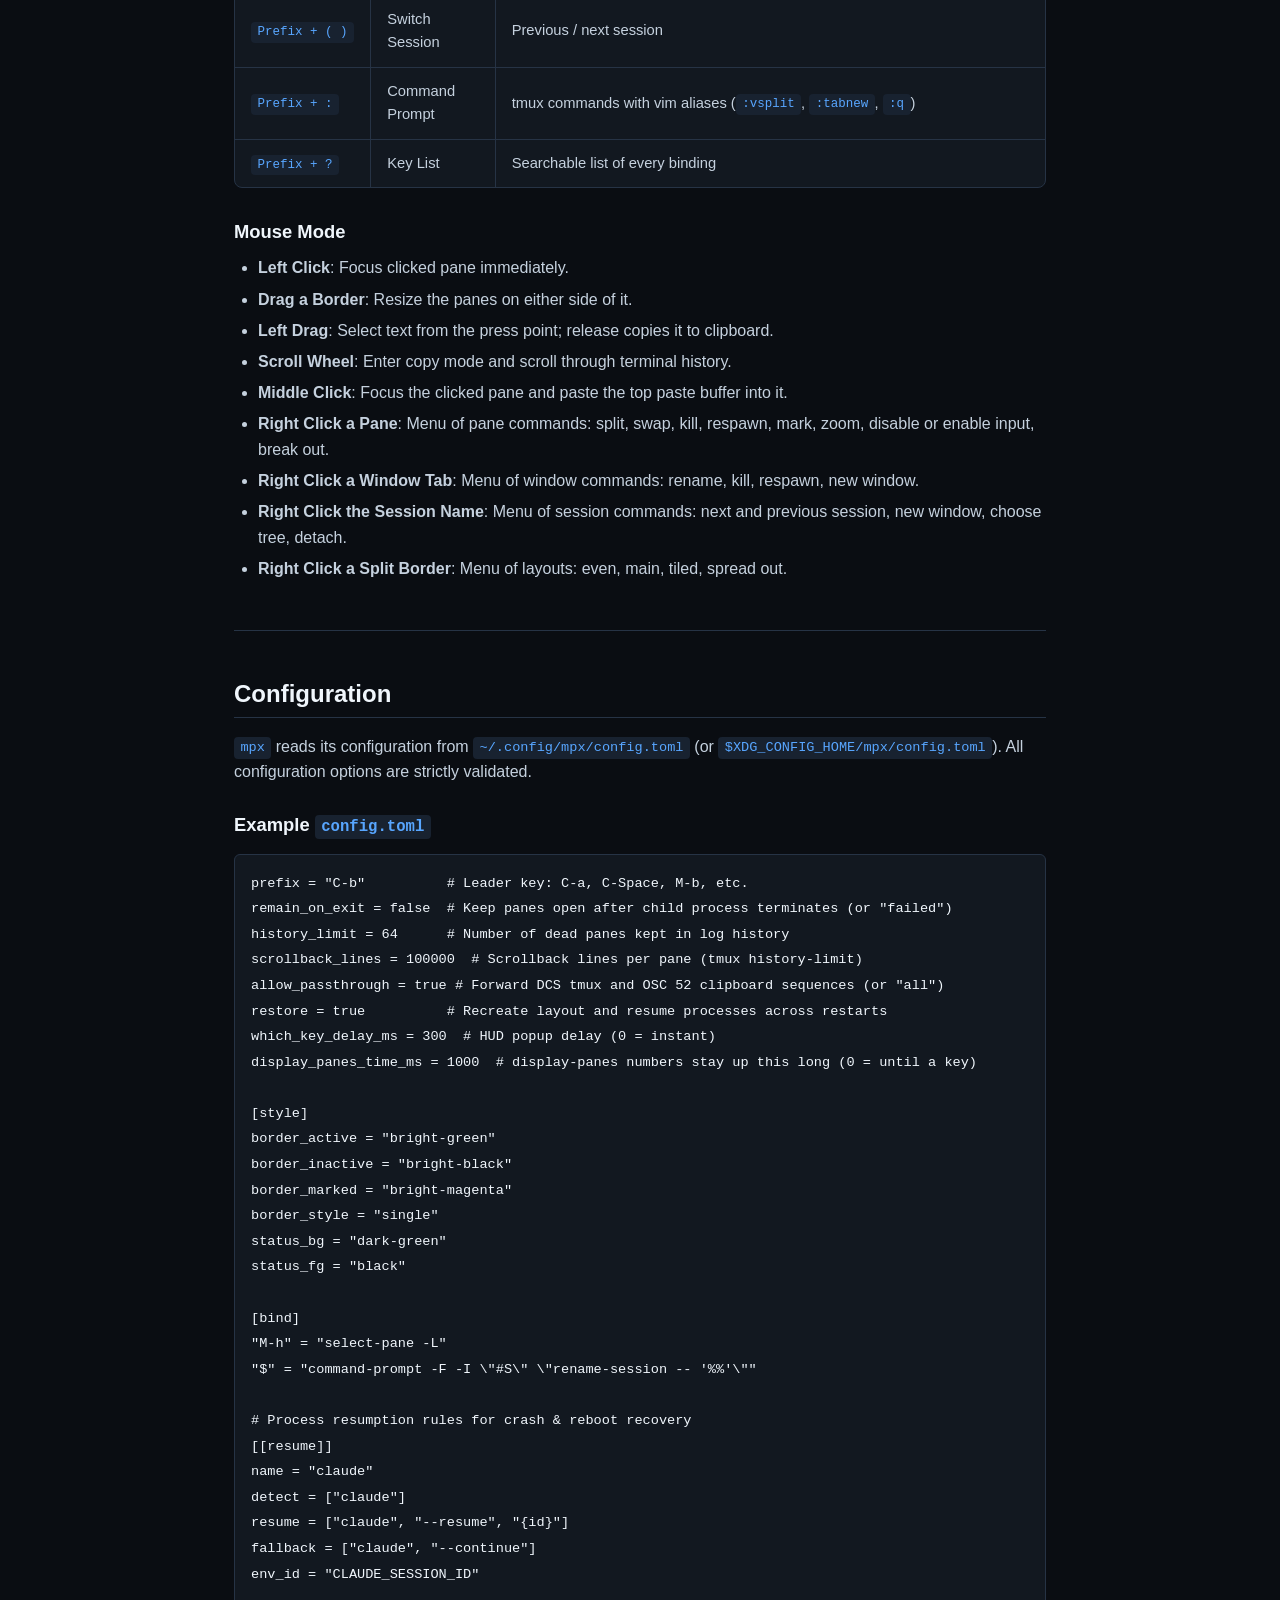
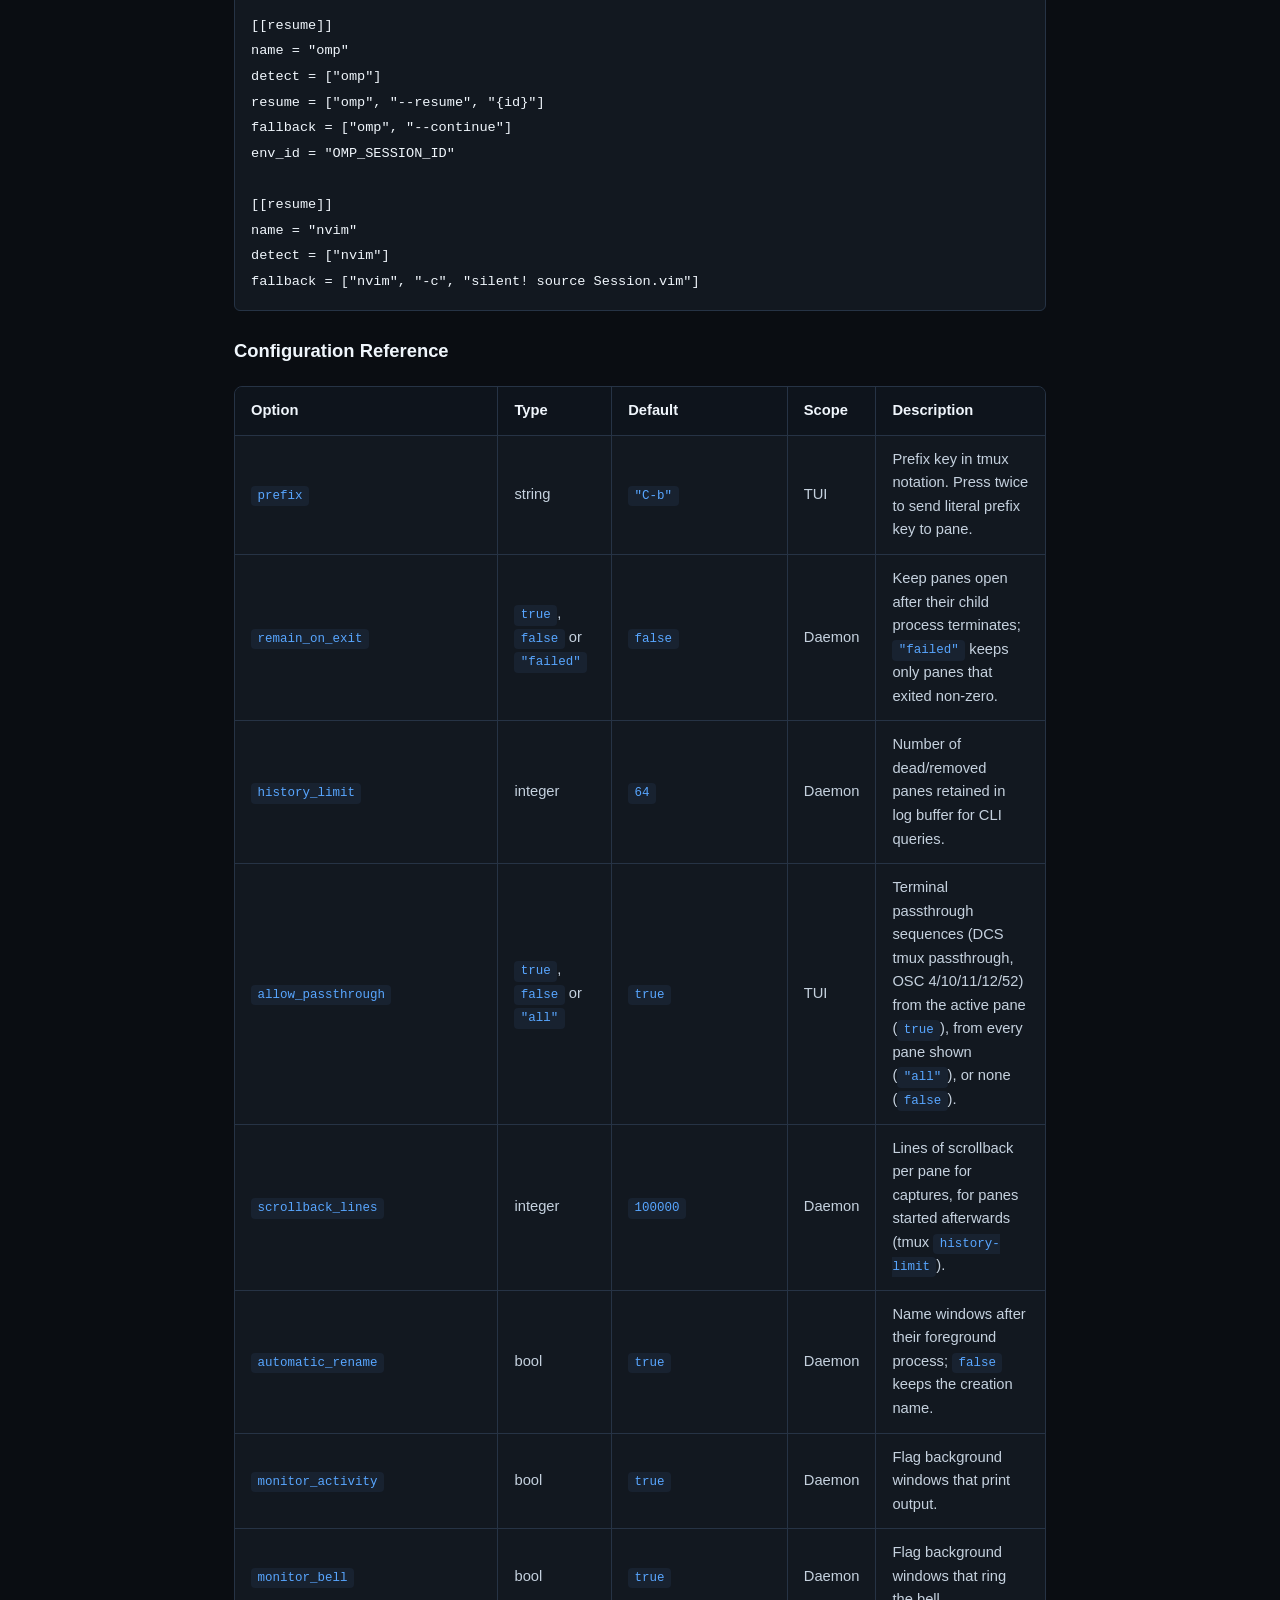
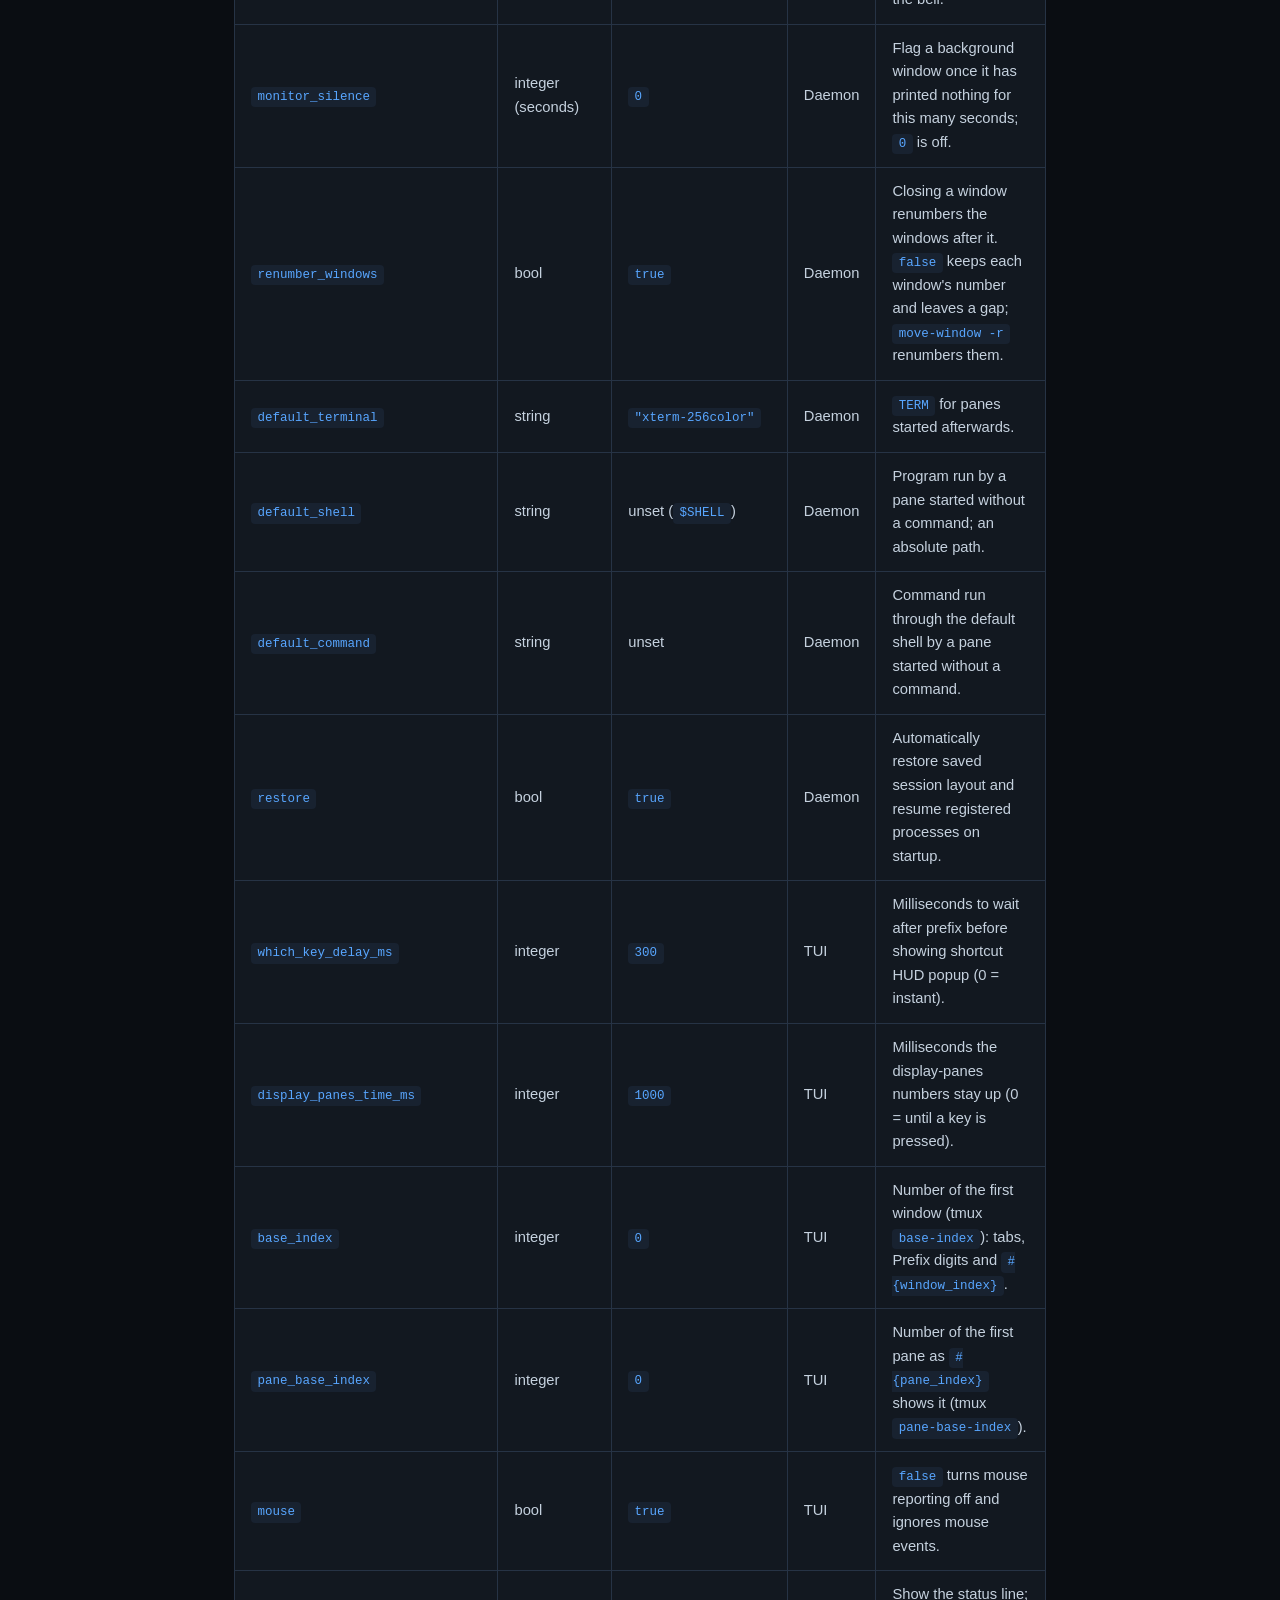
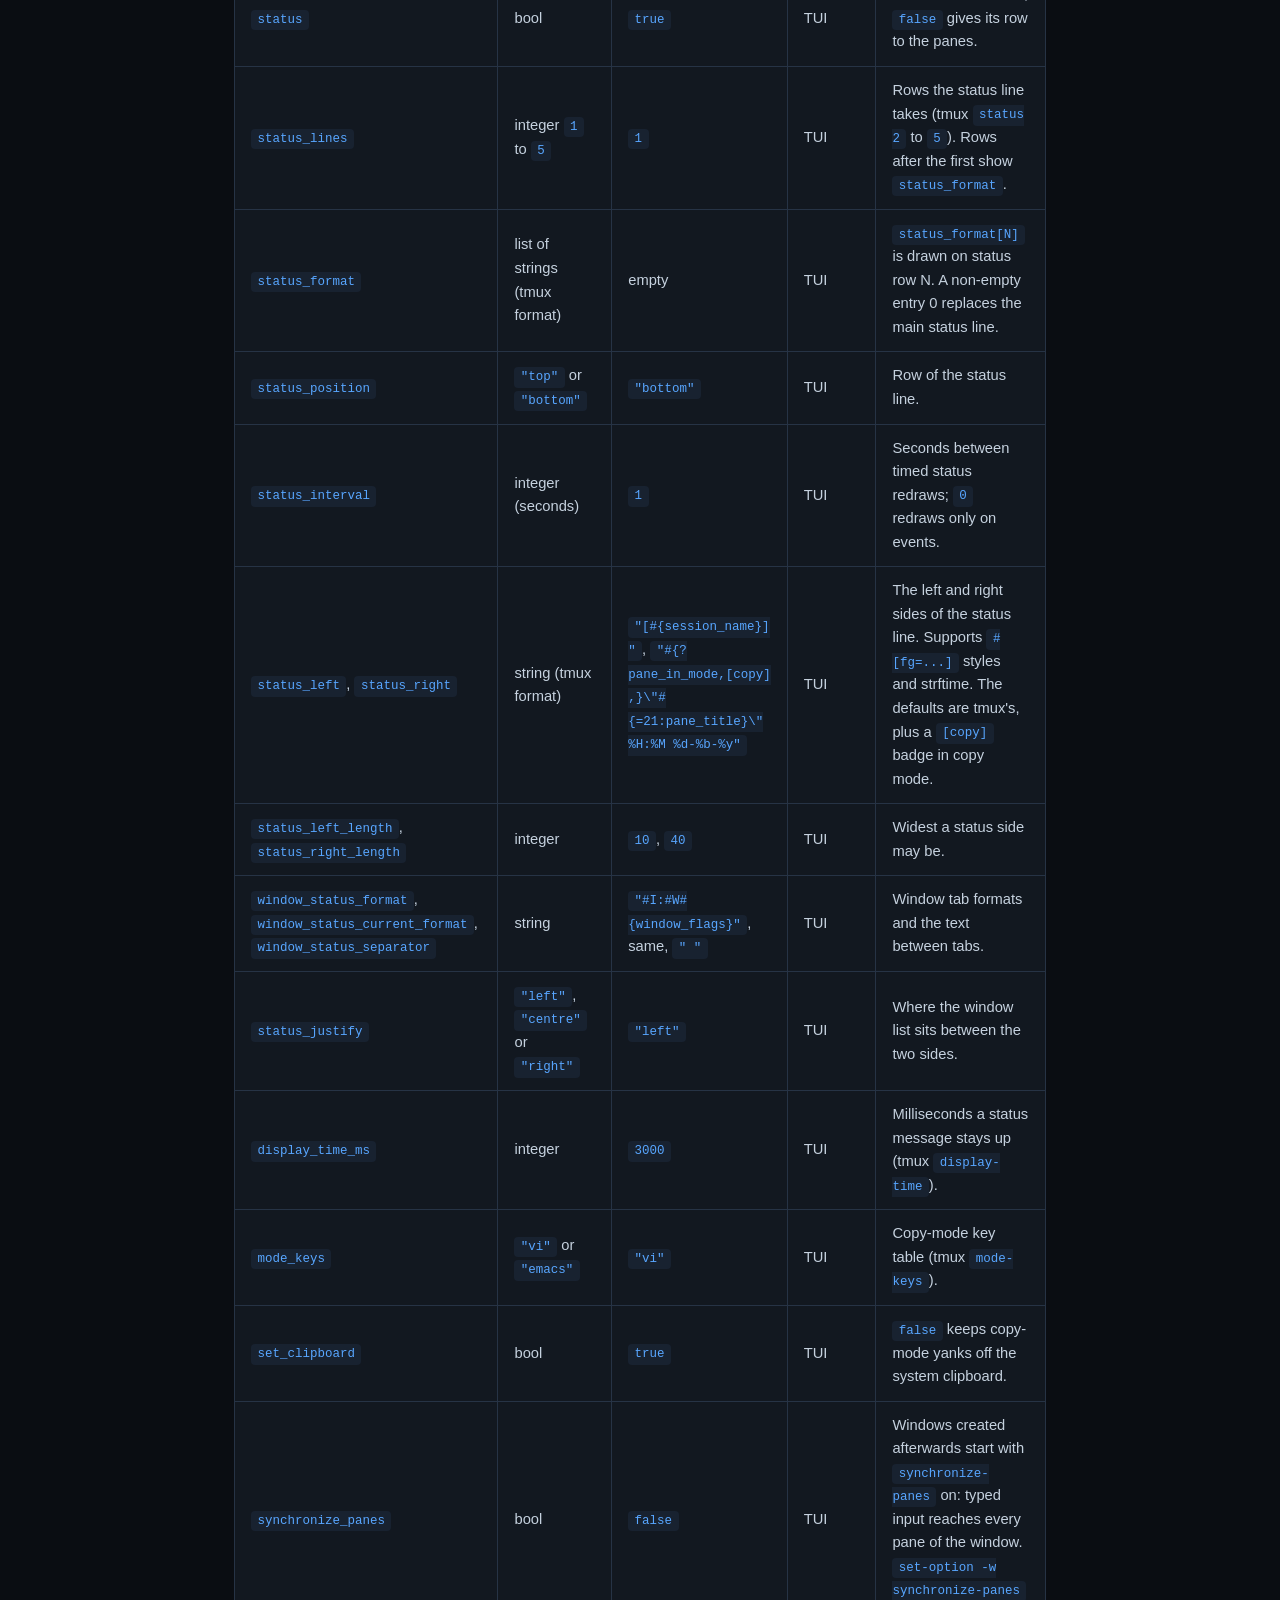
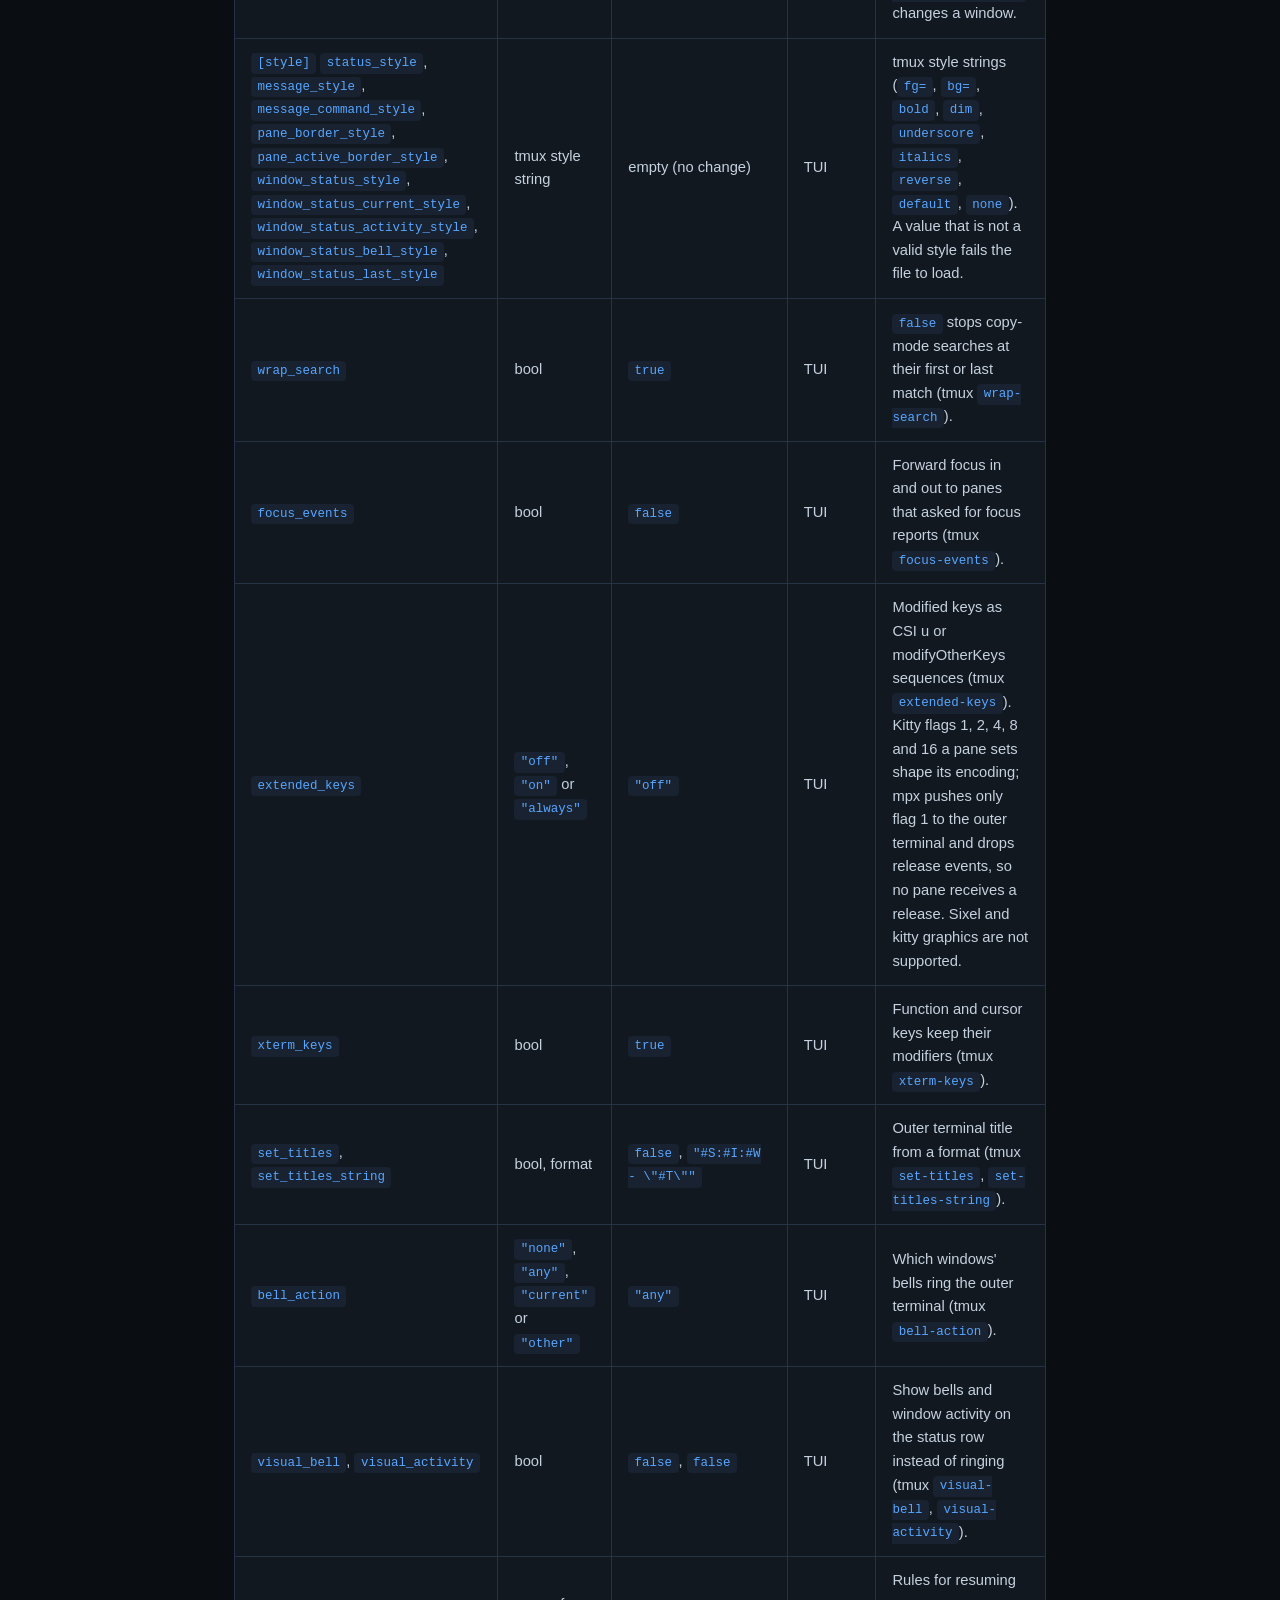
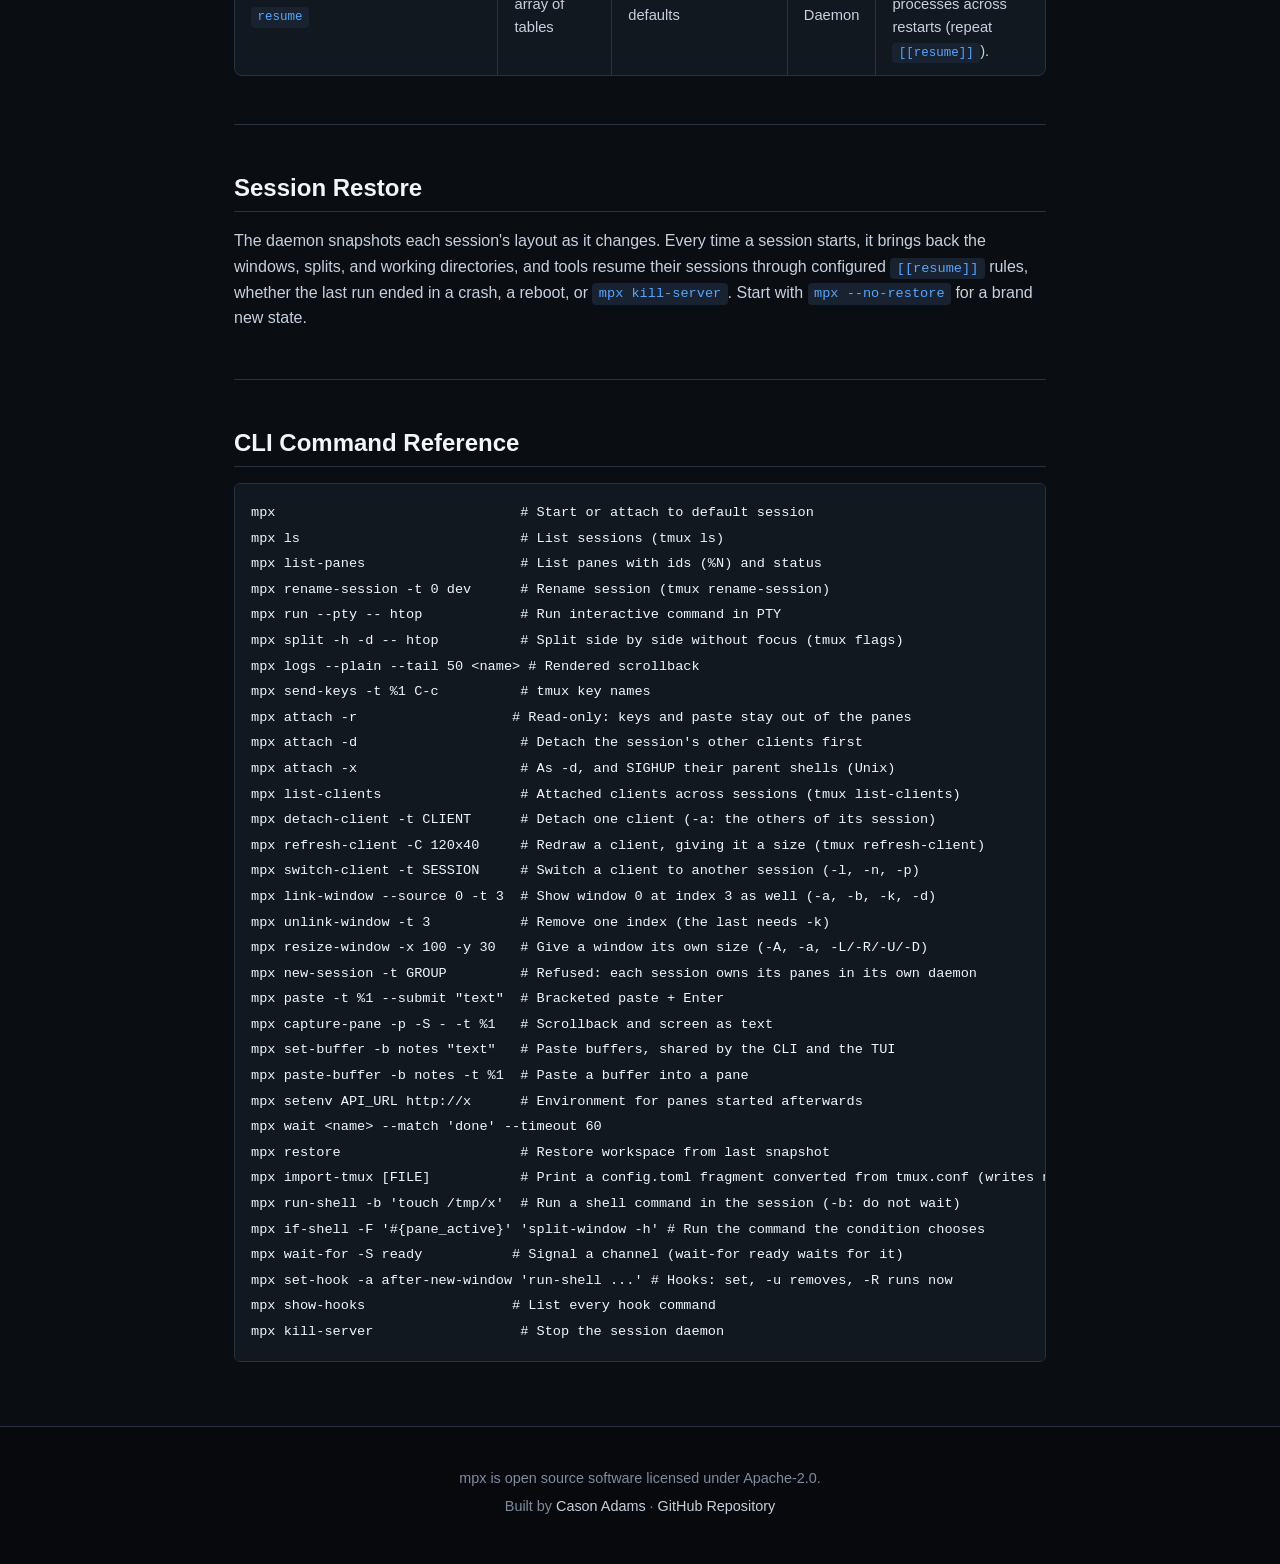
==== commit 7fde0522: "merge: tmuxgap/win into tmuxgap/integrate" ====
--- a/www/docs.html
+++ b/www/docs.html
@@ -223,11 +223,15 @@
 mpx logs --plain --tail 50 &lt;name&gt; # Rendered scrollback
 mpx send-keys -t %1 C-c          # tmux key names
 mpx attach -r                   # Read-only: keys and paste stay out of the panes
-mpx attach -d                    # Detach the session's other clients first (-x is the same)
+mpx attach -d                    # Detach the session's other clients first
+mpx attach -x                    # As -d, and SIGHUP their parent shells (Unix)
 mpx list-clients                 # Attached clients across sessions (tmux list-clients)
 mpx detach-client -t CLIENT      # Detach one client (-a: the others of its session)
 mpx refresh-client -C 120x40     # Redraw a client, giving it a size (tmux refresh-client)
 mpx switch-client -t SESSION     # Switch a client to another session (-l, -n, -p)
+mpx link-window --source 0 -t 3  # Show window 0 at index 3 as well (-a, -b, -k, -d)
+mpx unlink-window -t 3           # Remove one index (the last needs -k)
+mpx resize-window -x 100 -y 30   # Give a window its own size (-A, -a, -L/-R/-U/-D)
 mpx new-session -t GROUP         # Refused: each session owns its panes in its own daemon
 mpx paste -t %1 --submit "text"  # Bracketed paste + Enter
 mpx capture-pane -p -S - -t %1   # Scrollback and screen as text
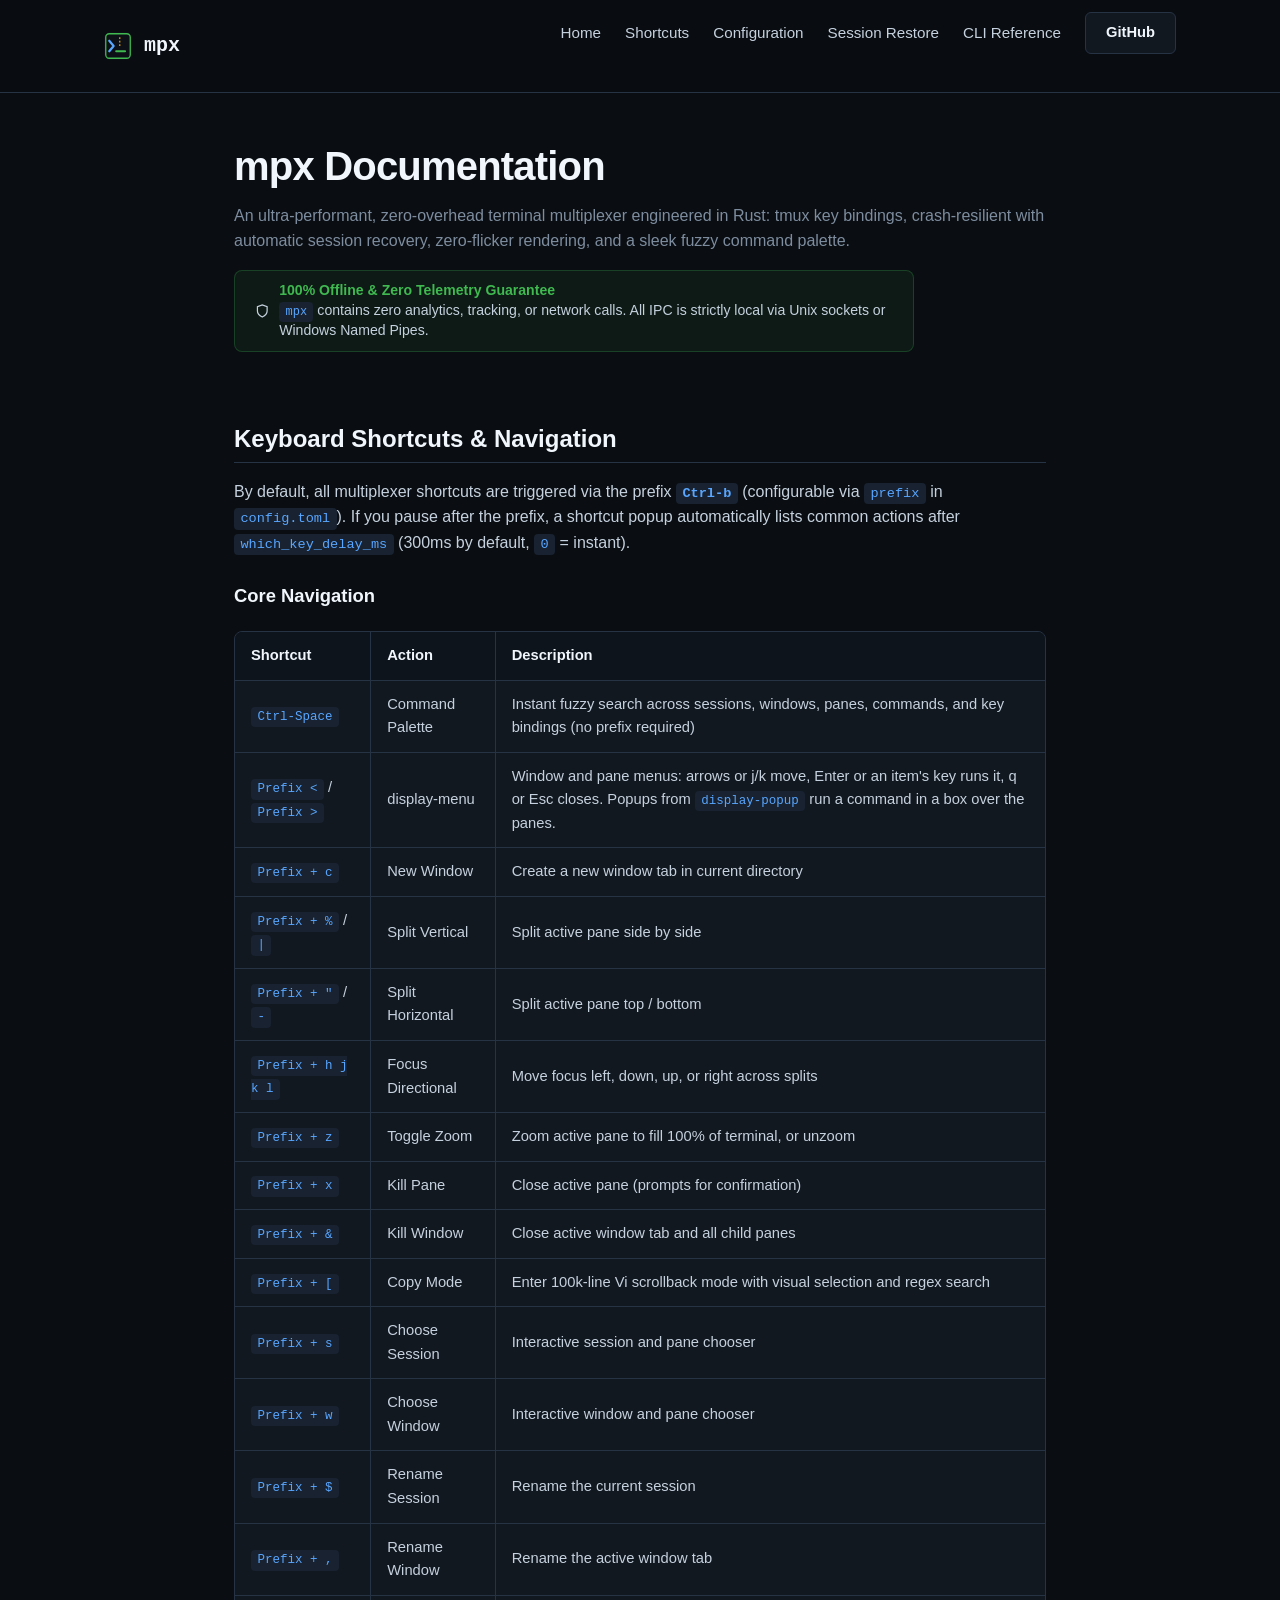
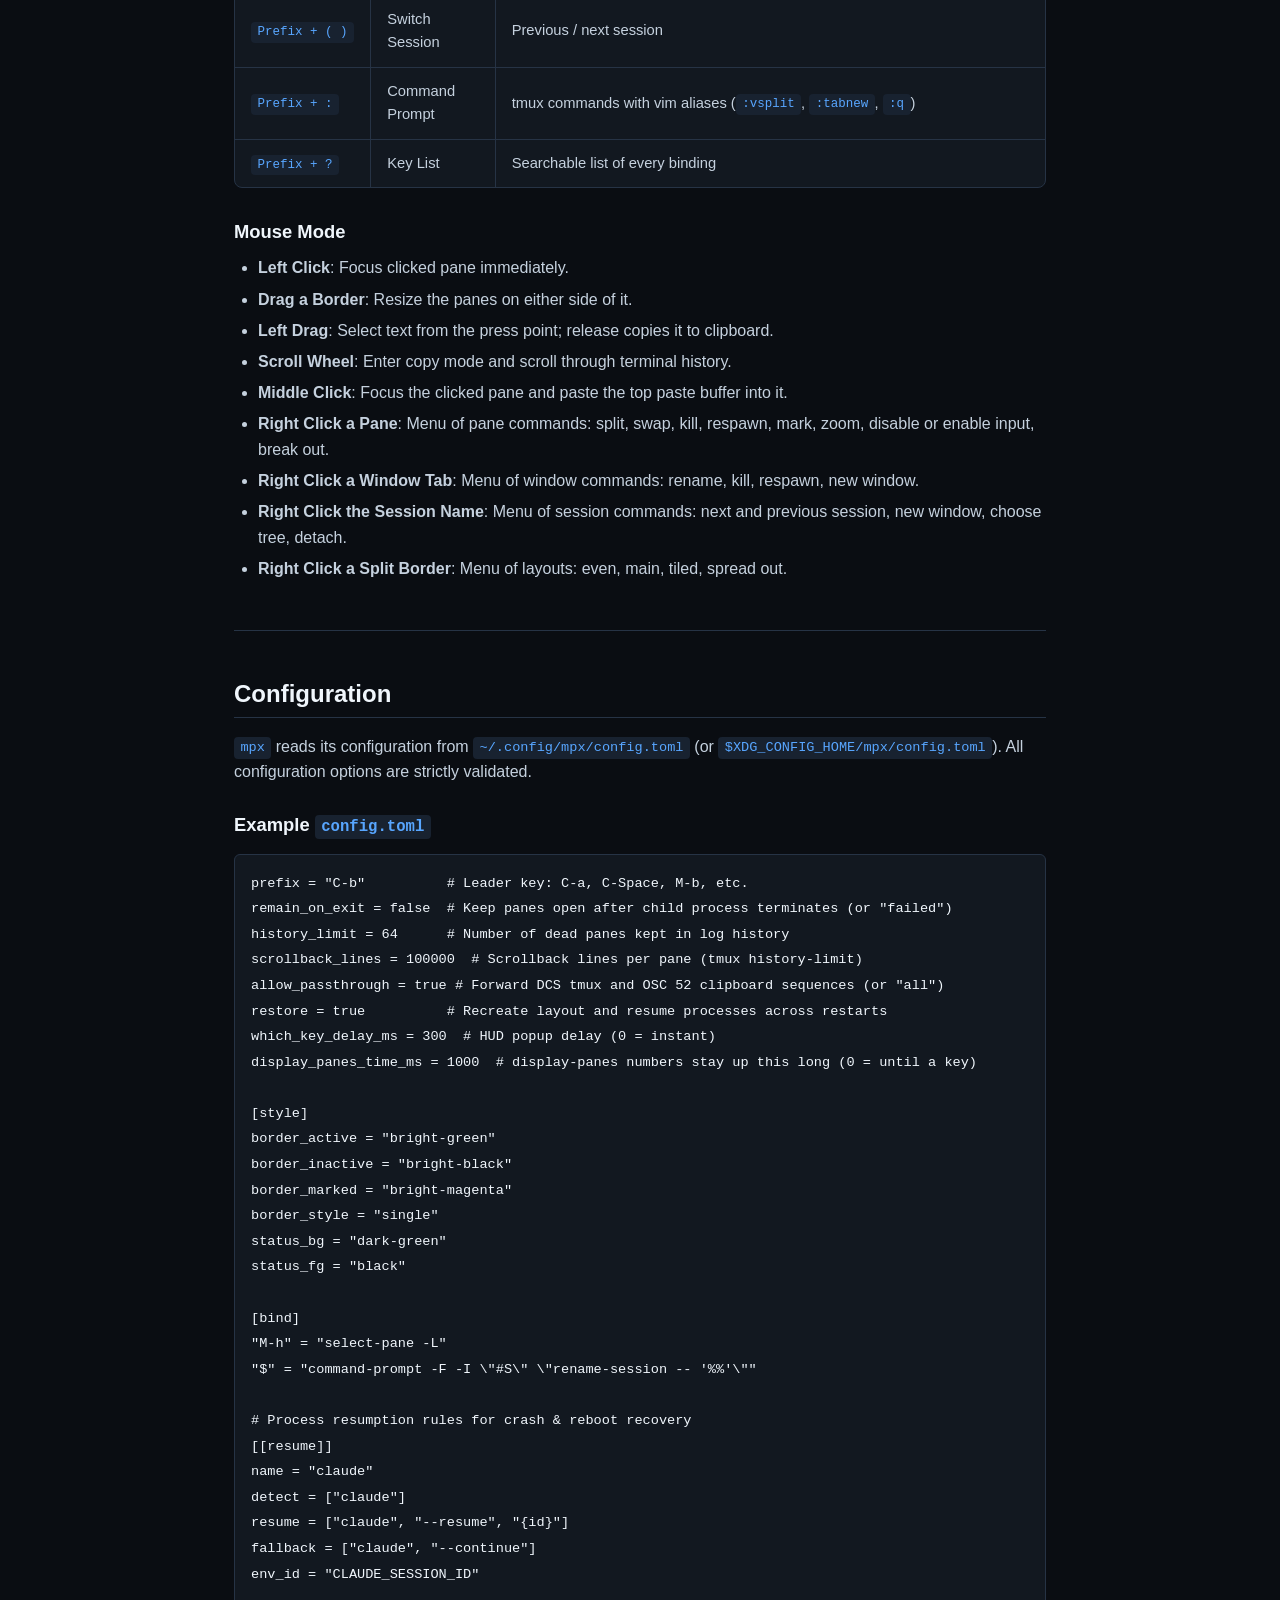
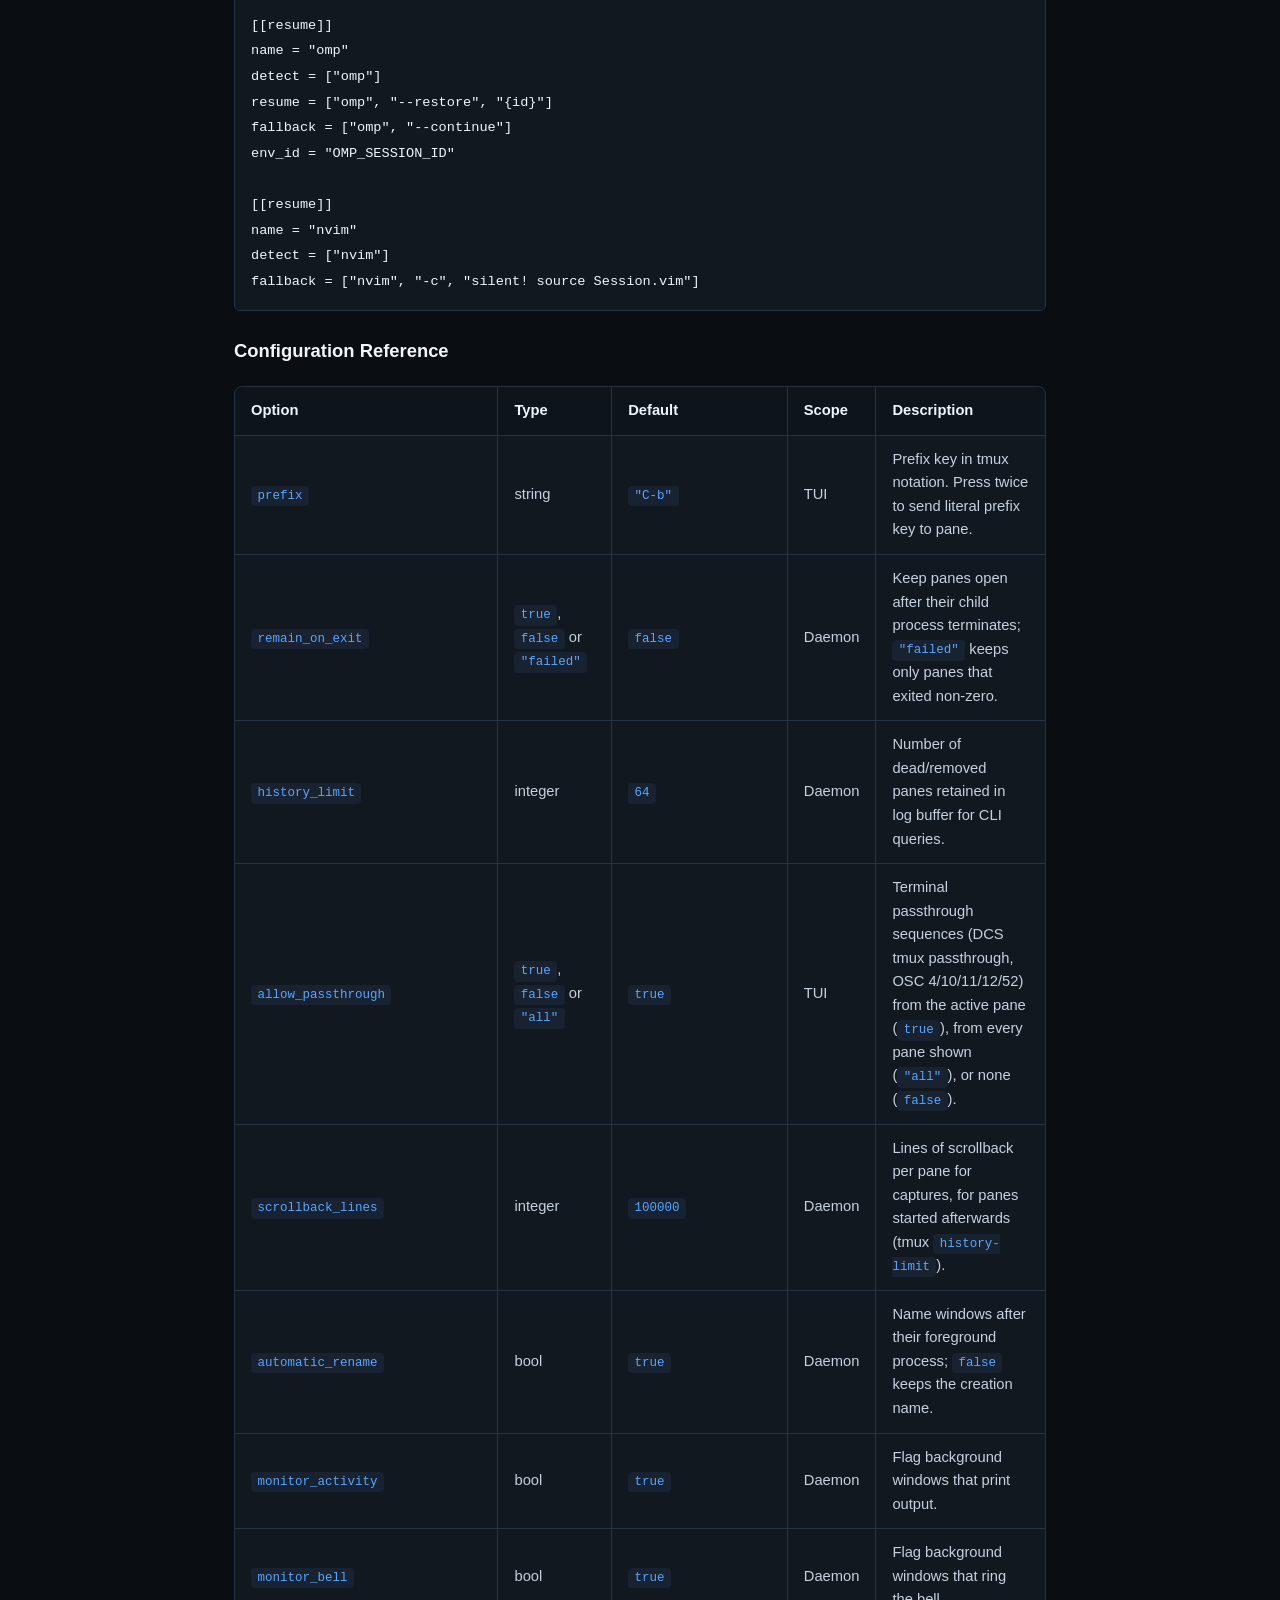
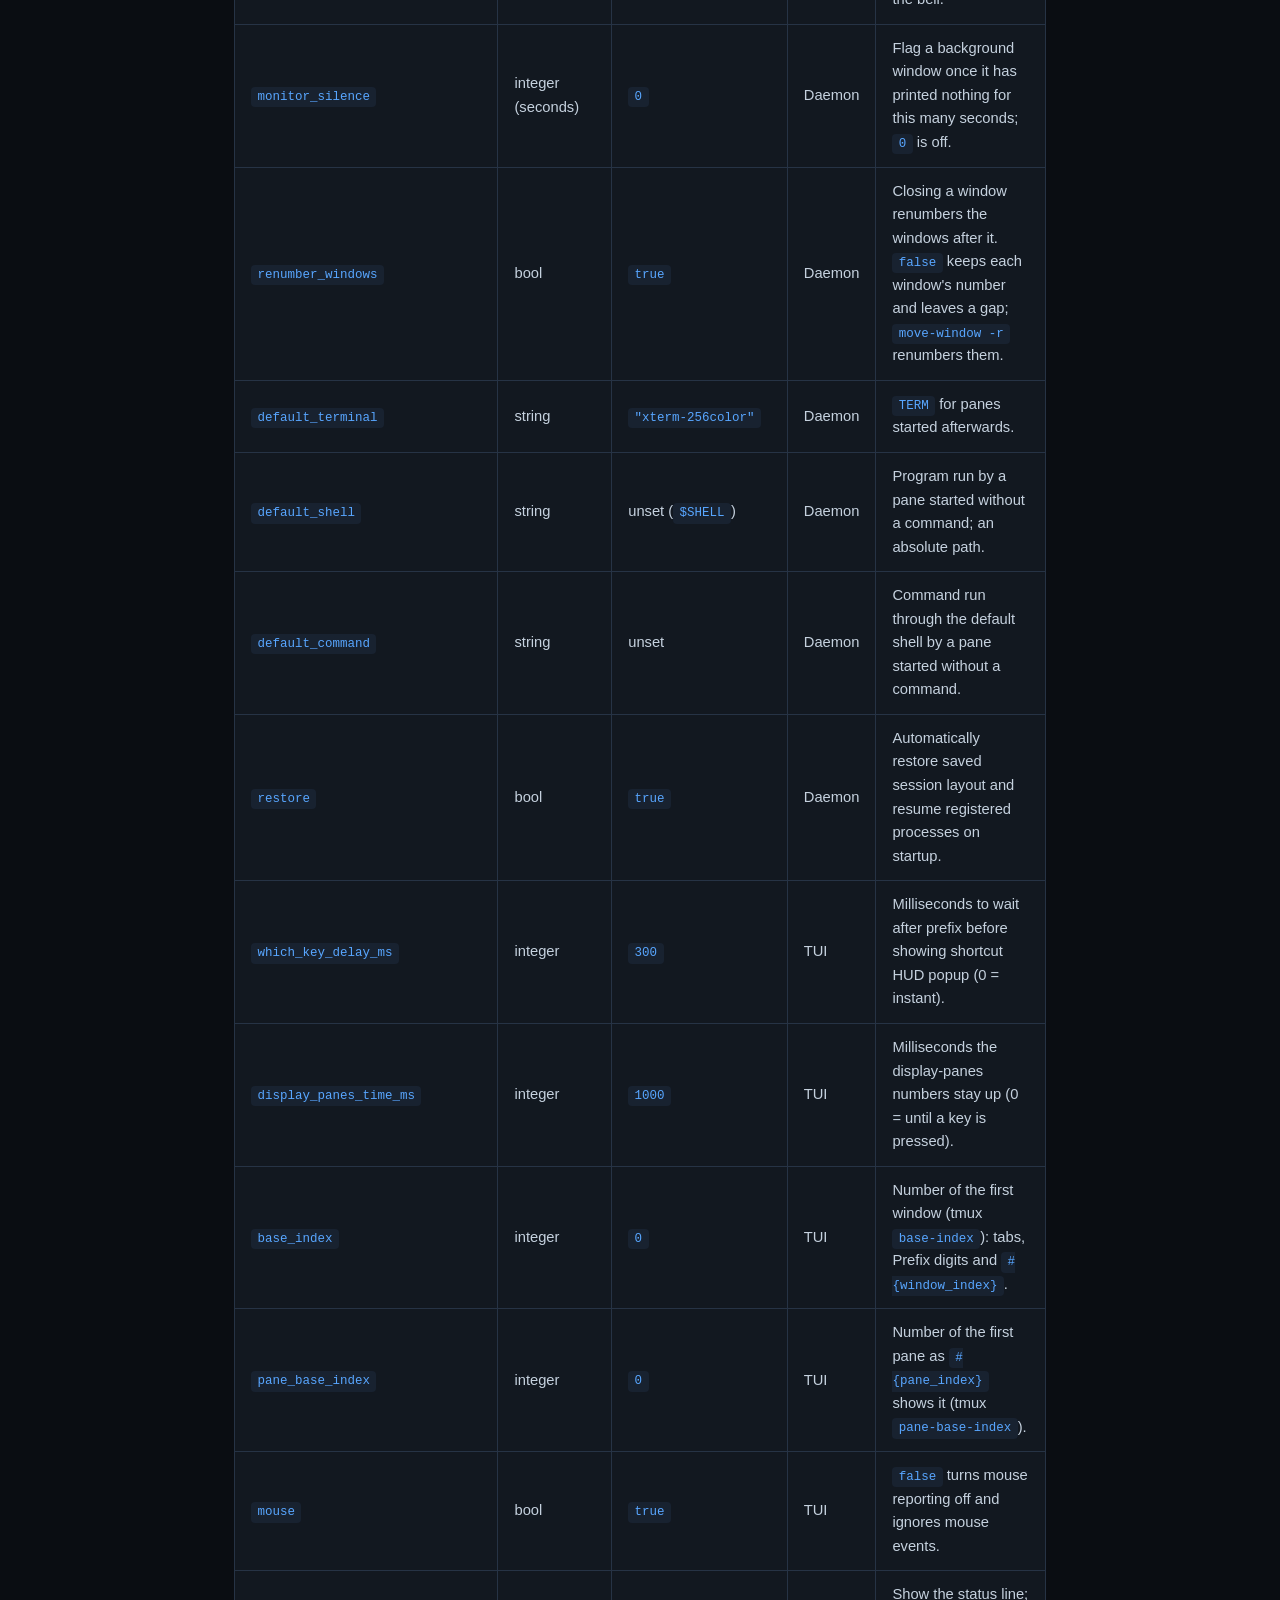
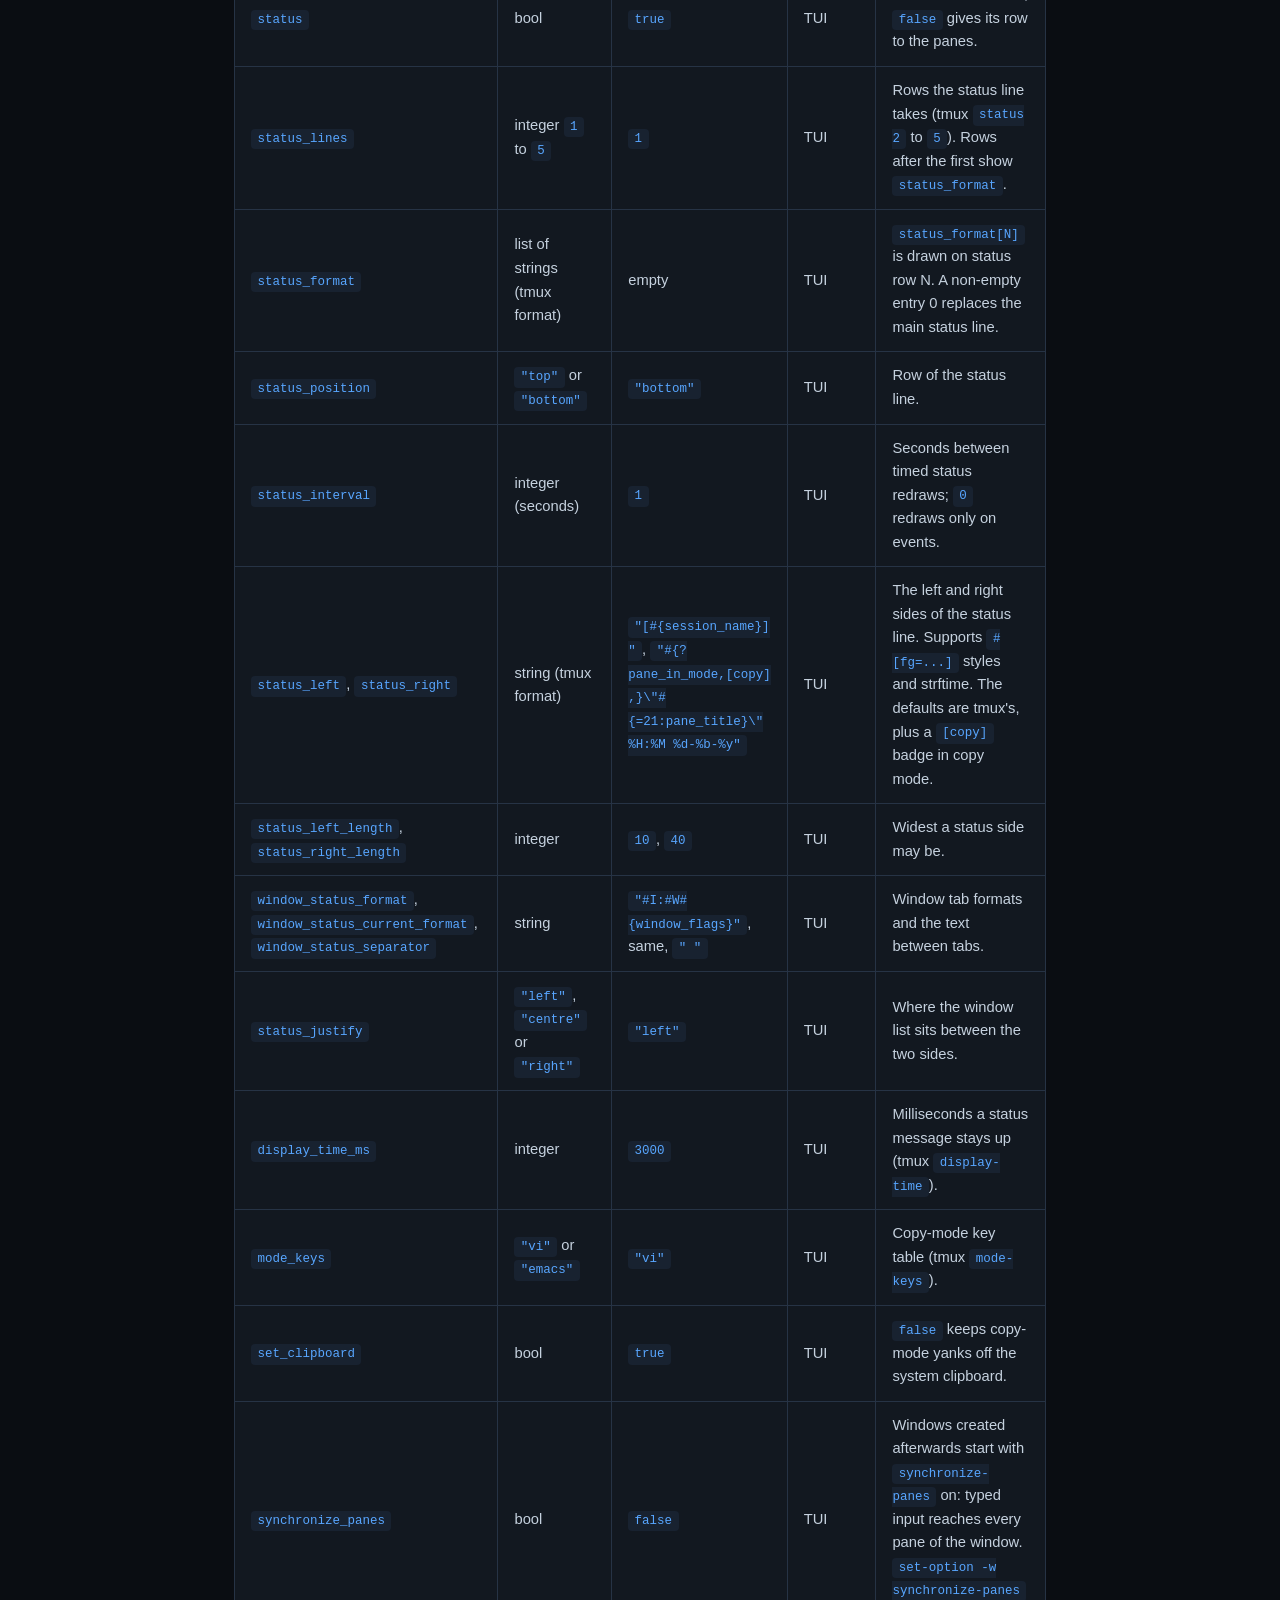
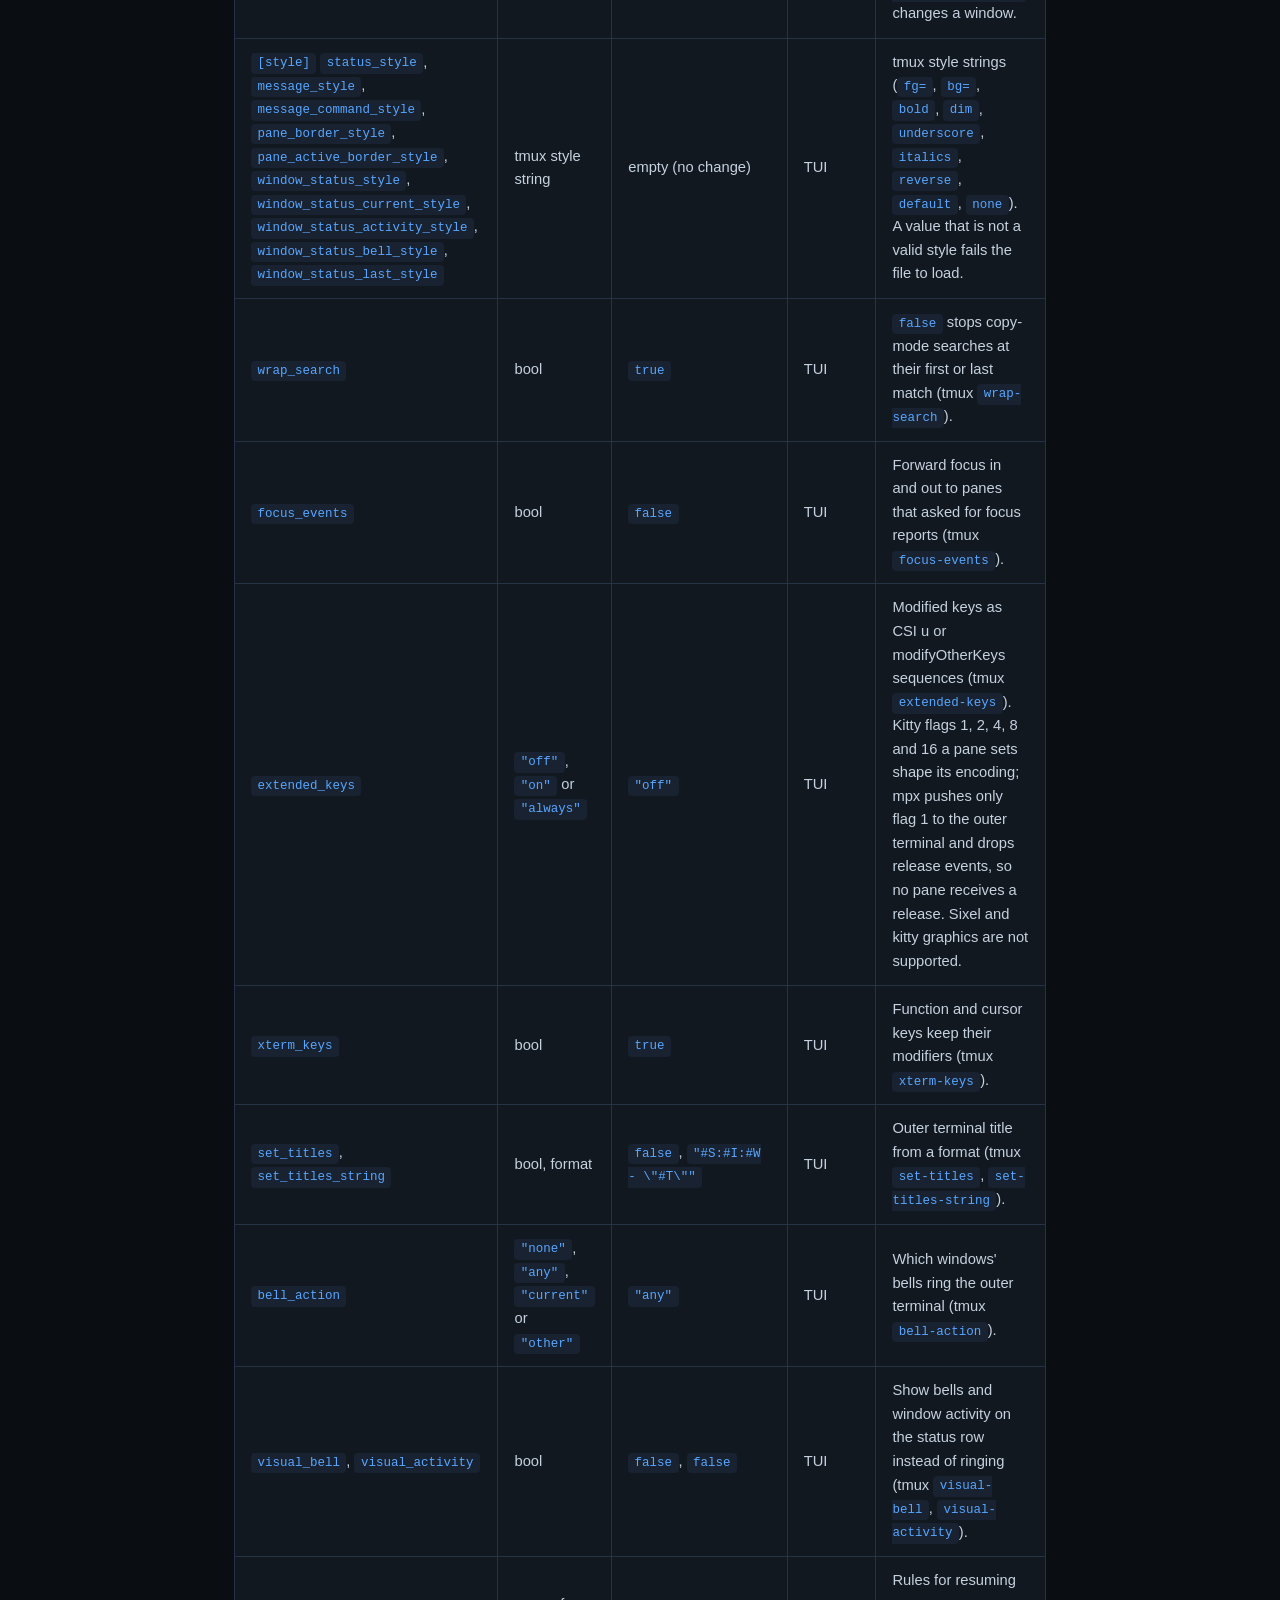
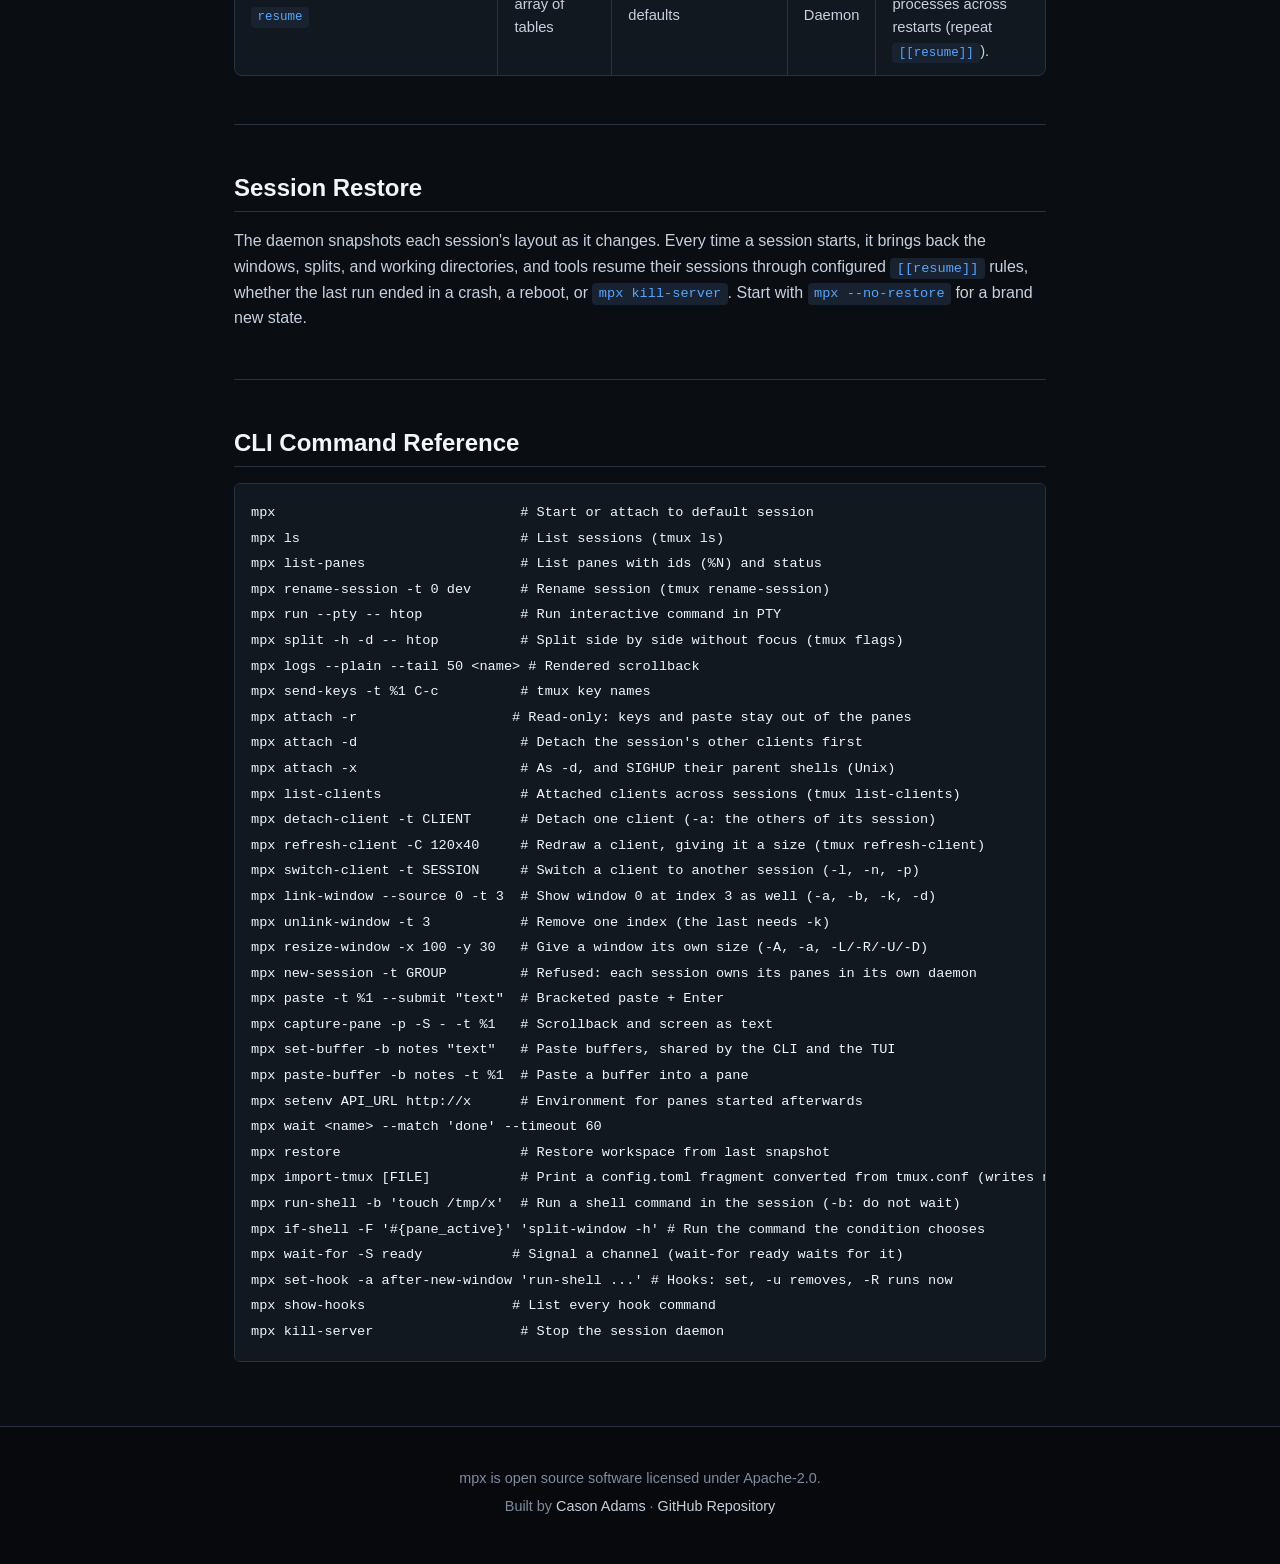
==== commit 49248042: "feat(config): restore omp sessions with --restore" ====
--- a/www/docs.html
+++ b/www/docs.html
@@ -141,7 +141,7 @@
 [[resume]]
 name = "omp"
 detect = ["omp"]
-resume = ["omp", "--resume", "{id}"]
+resume = ["omp", "--restore", "{id}"]
 fallback = ["omp", "--continue"]
 env_id = "OMP_SESSION_ID"
 
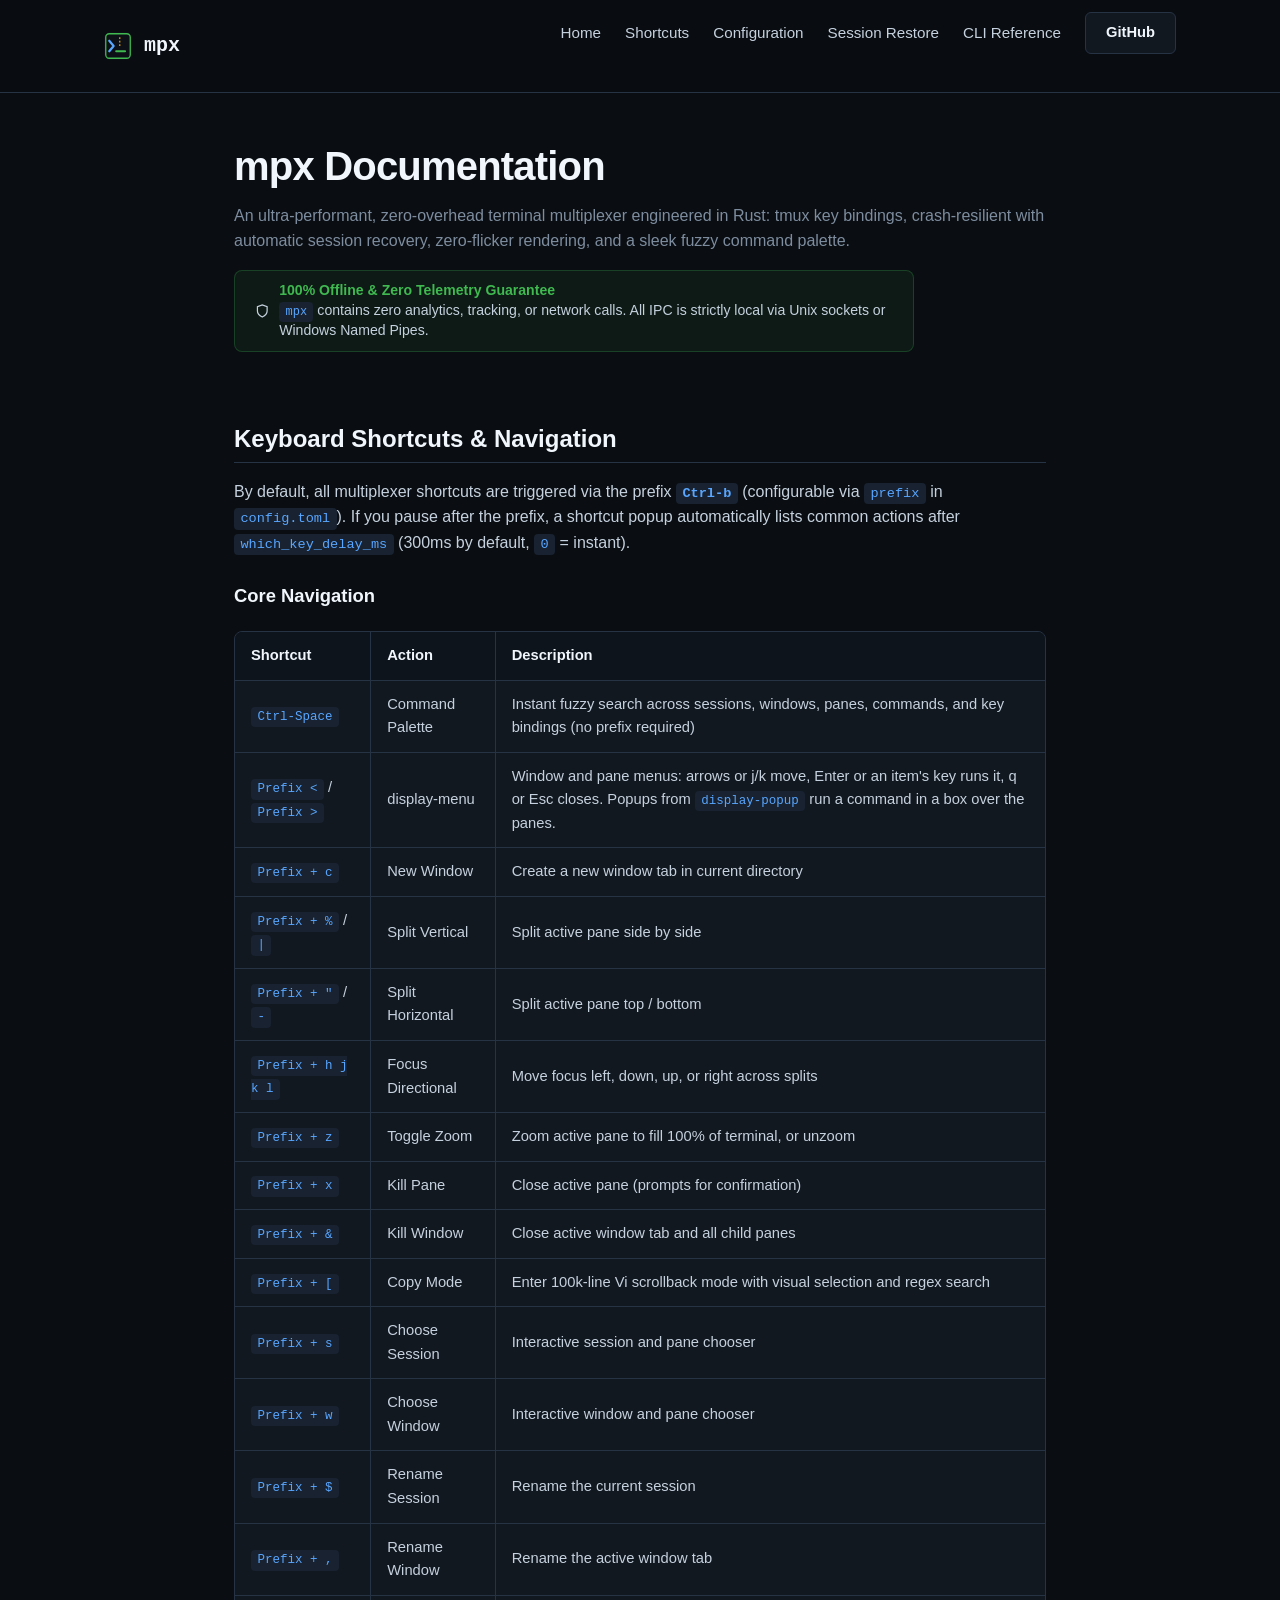
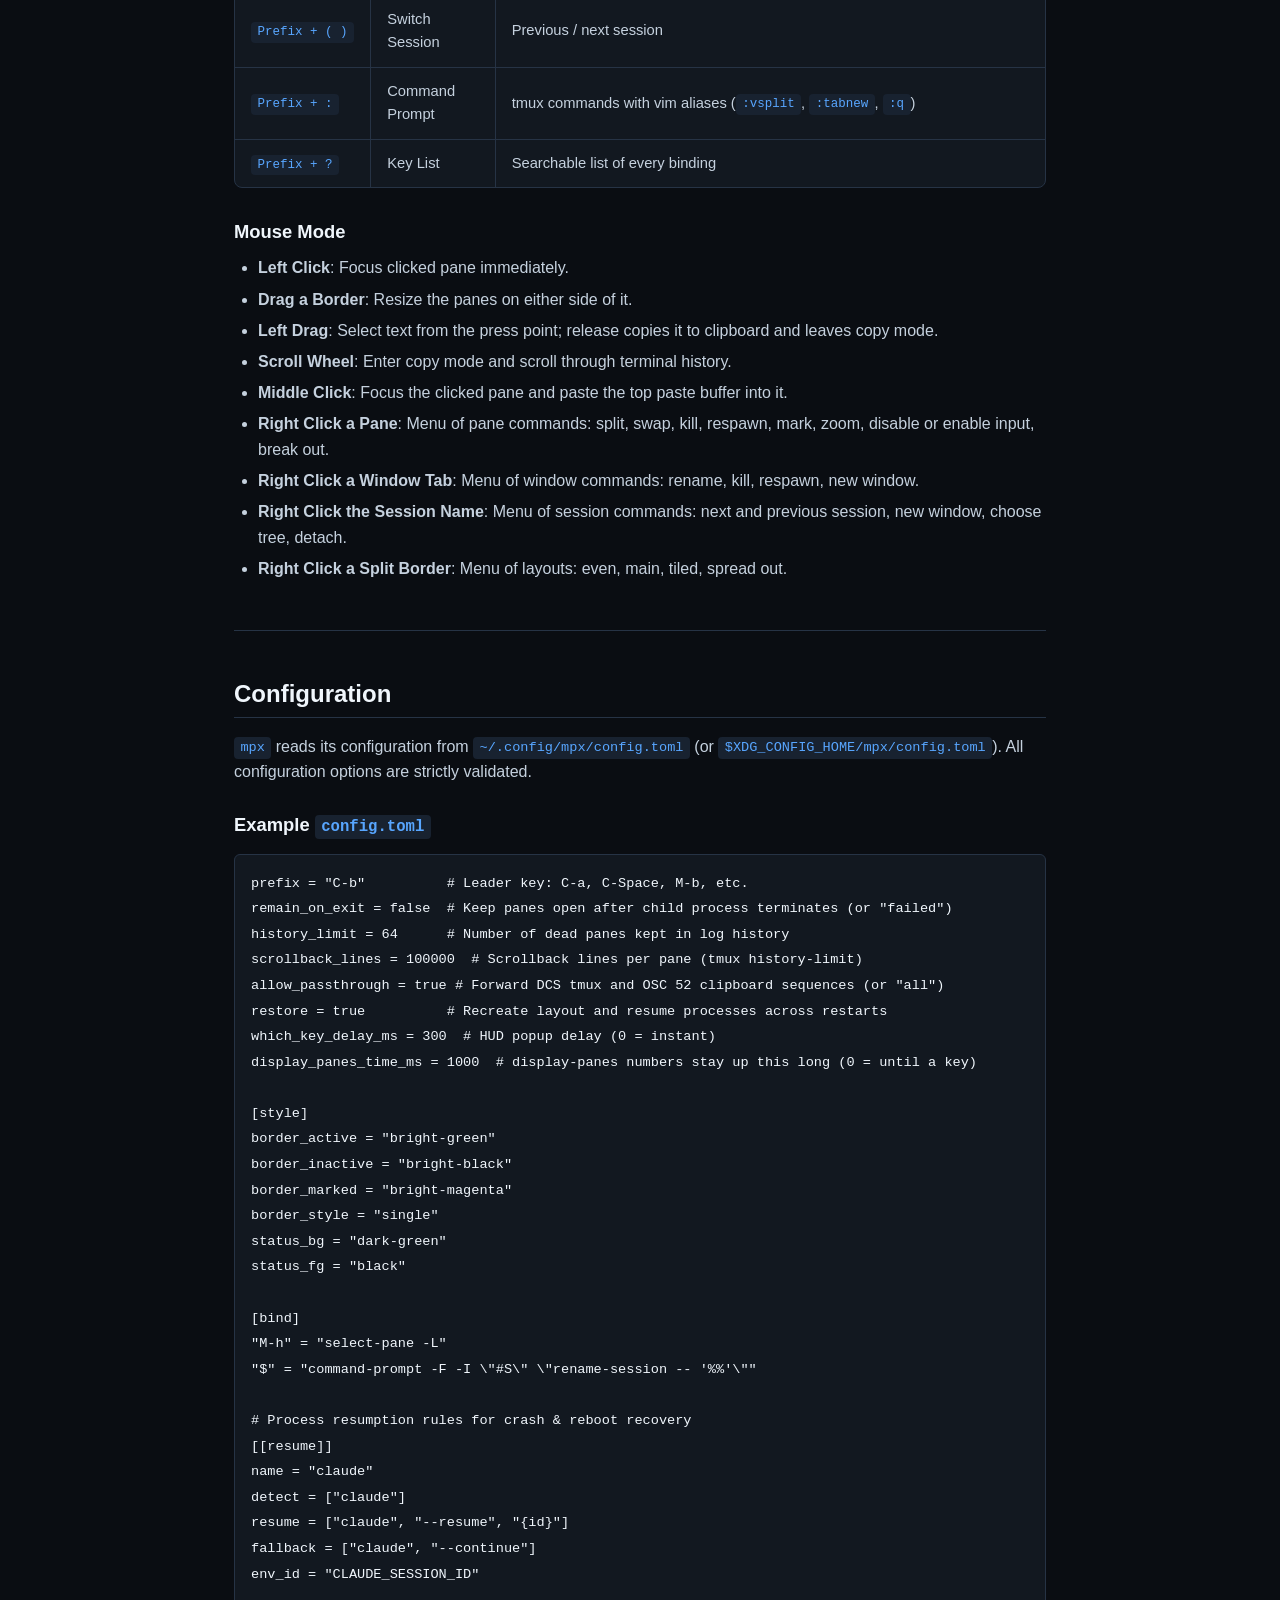
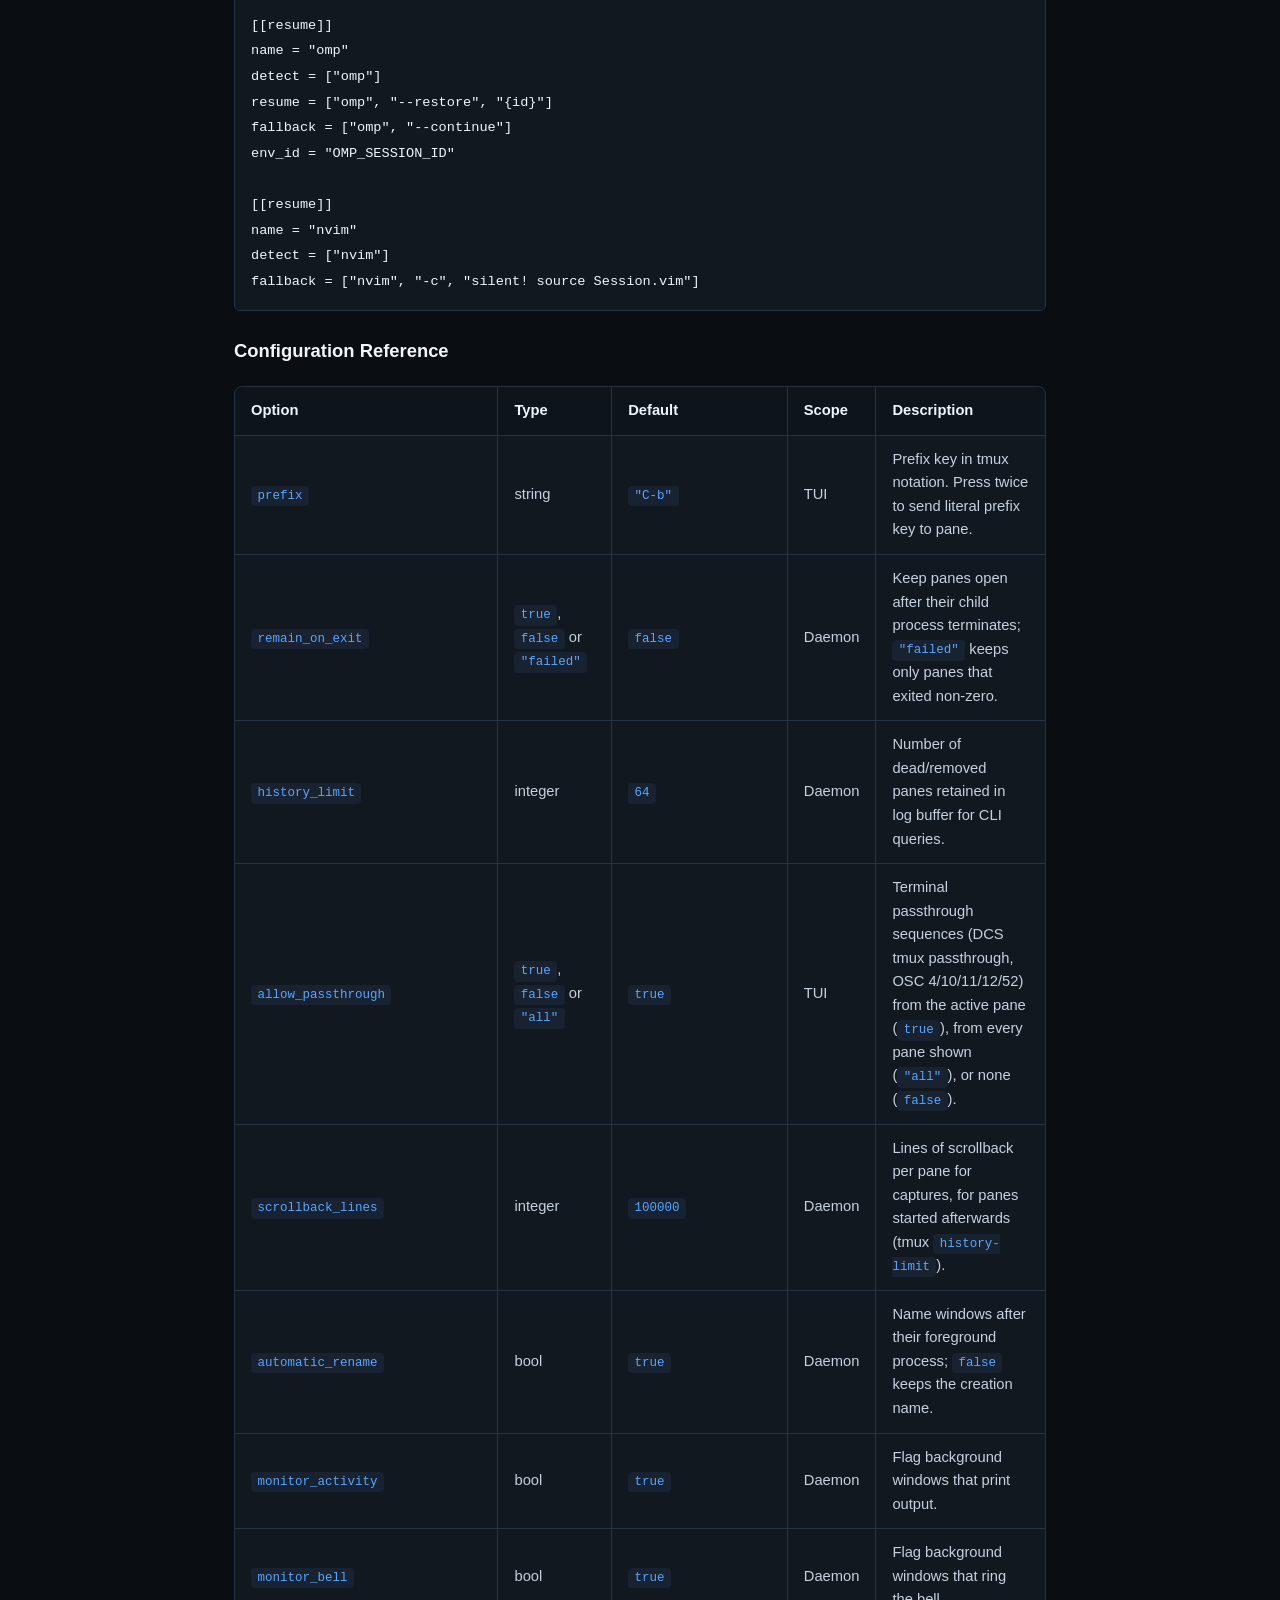
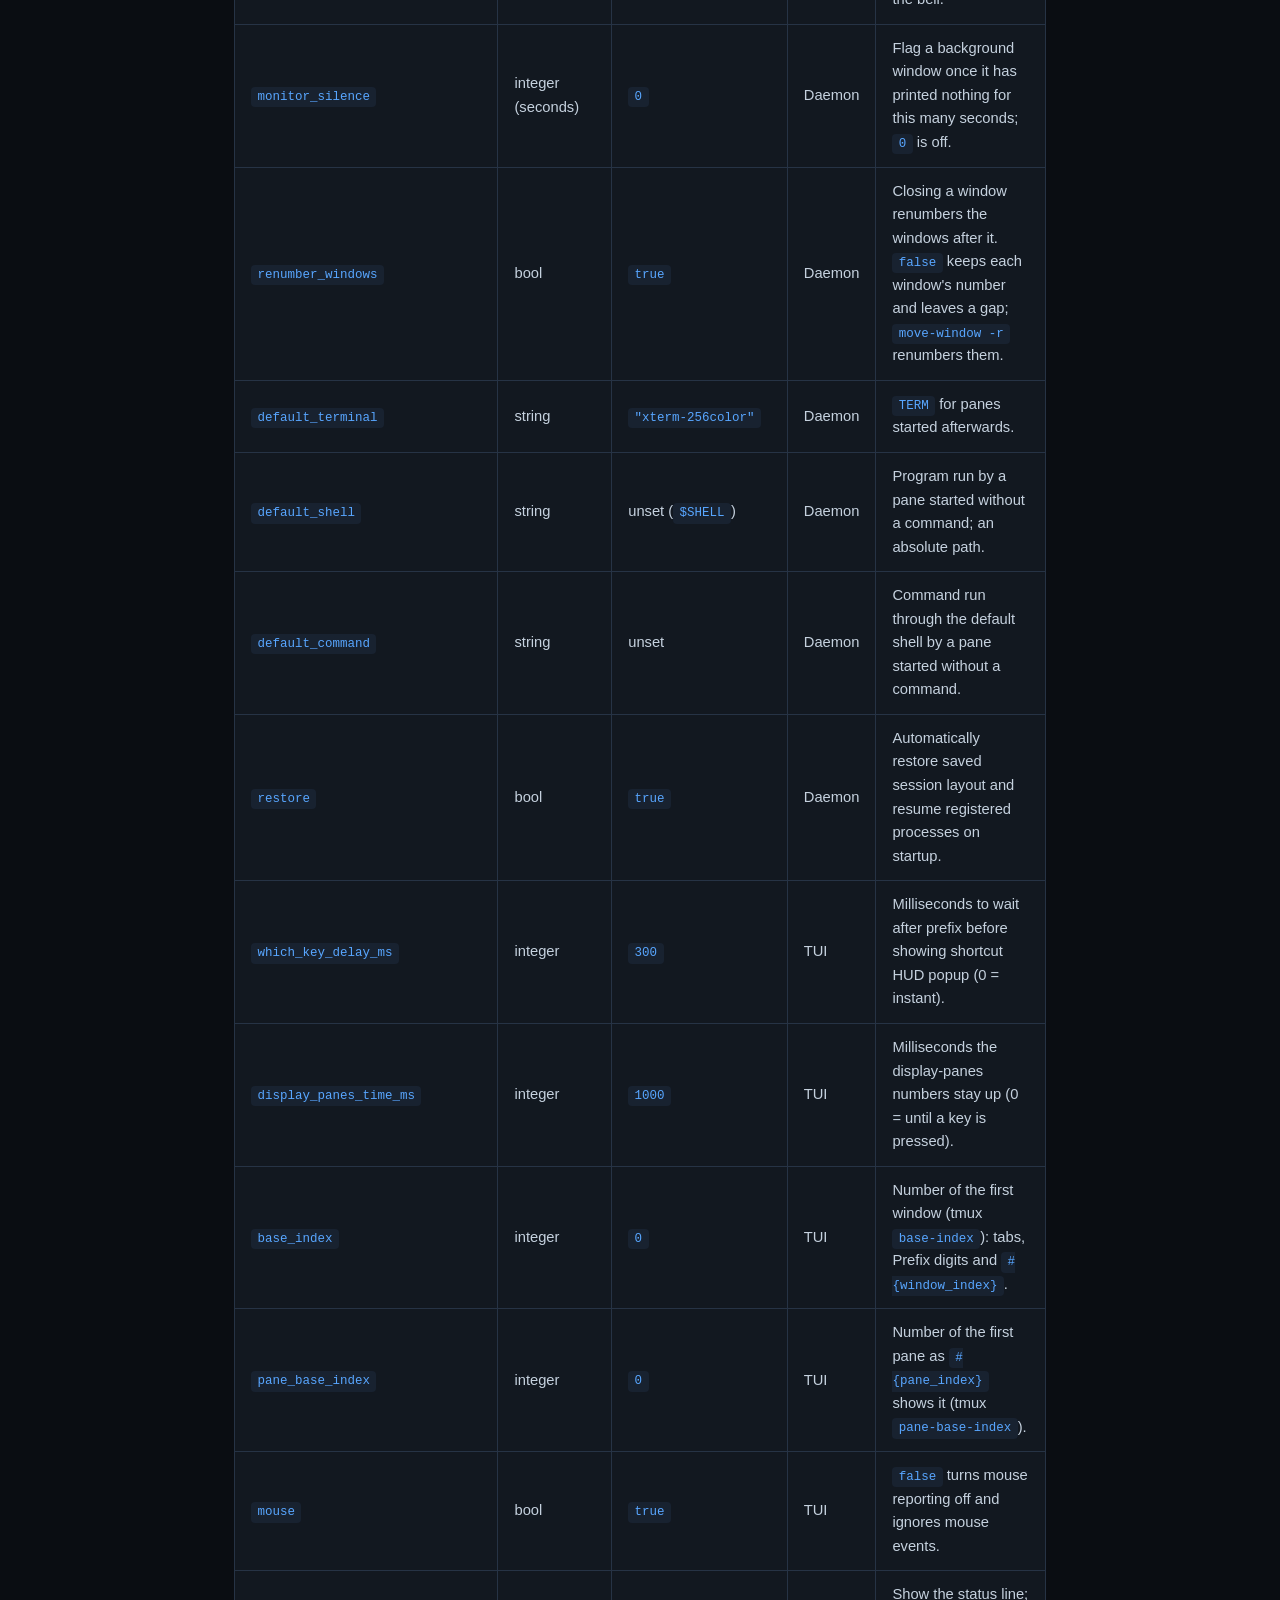
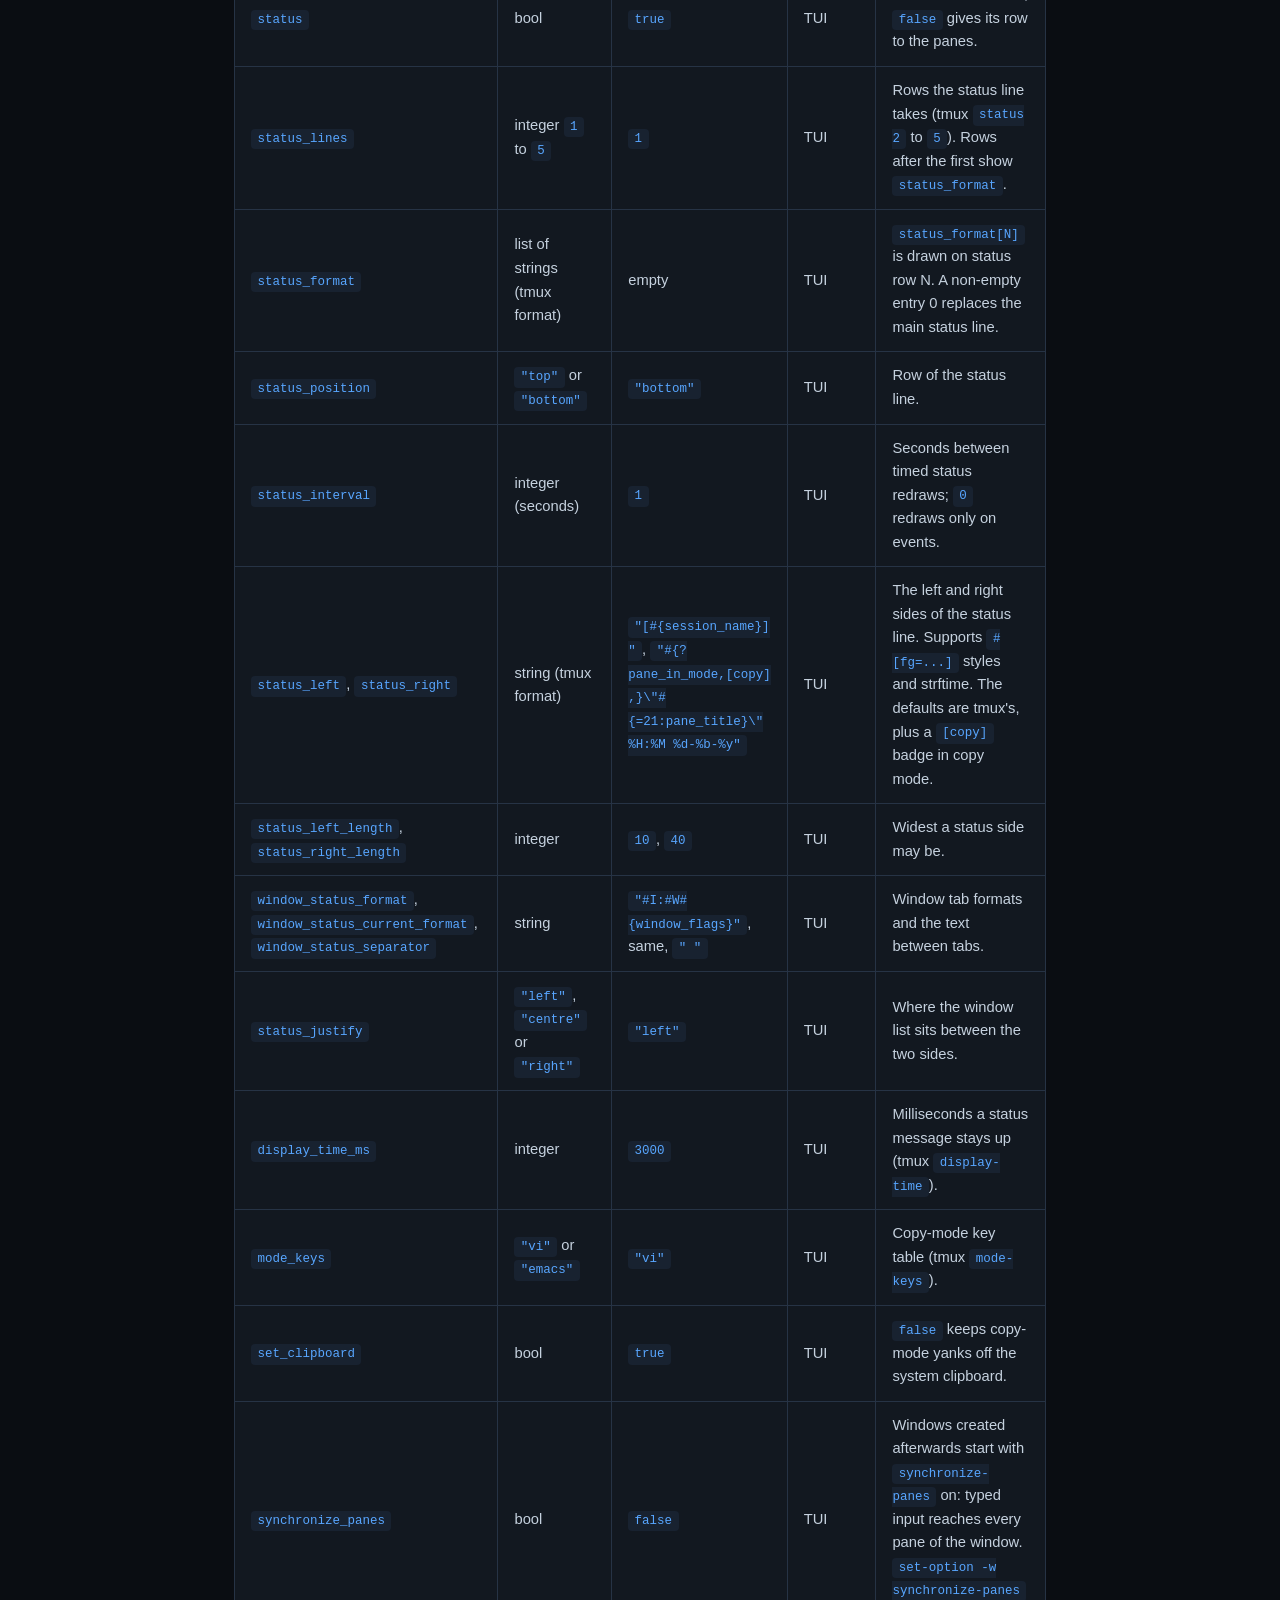
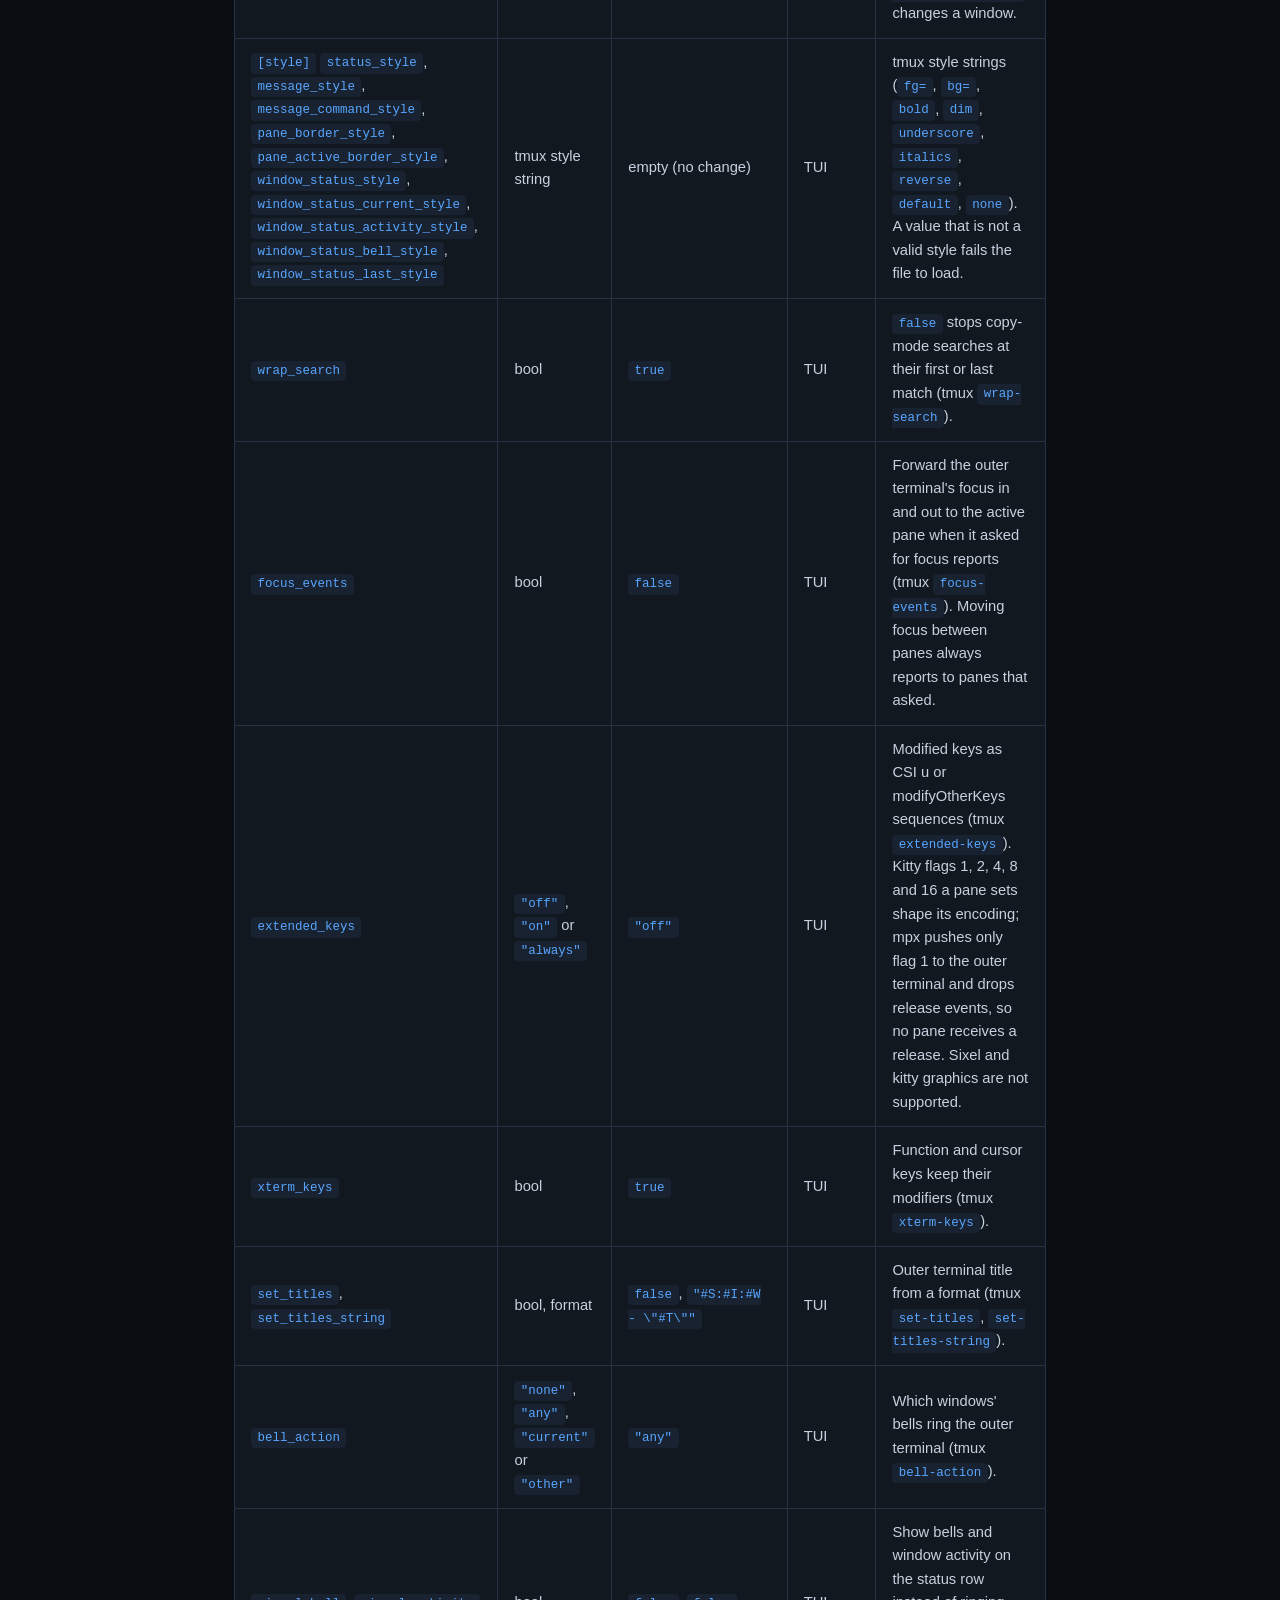
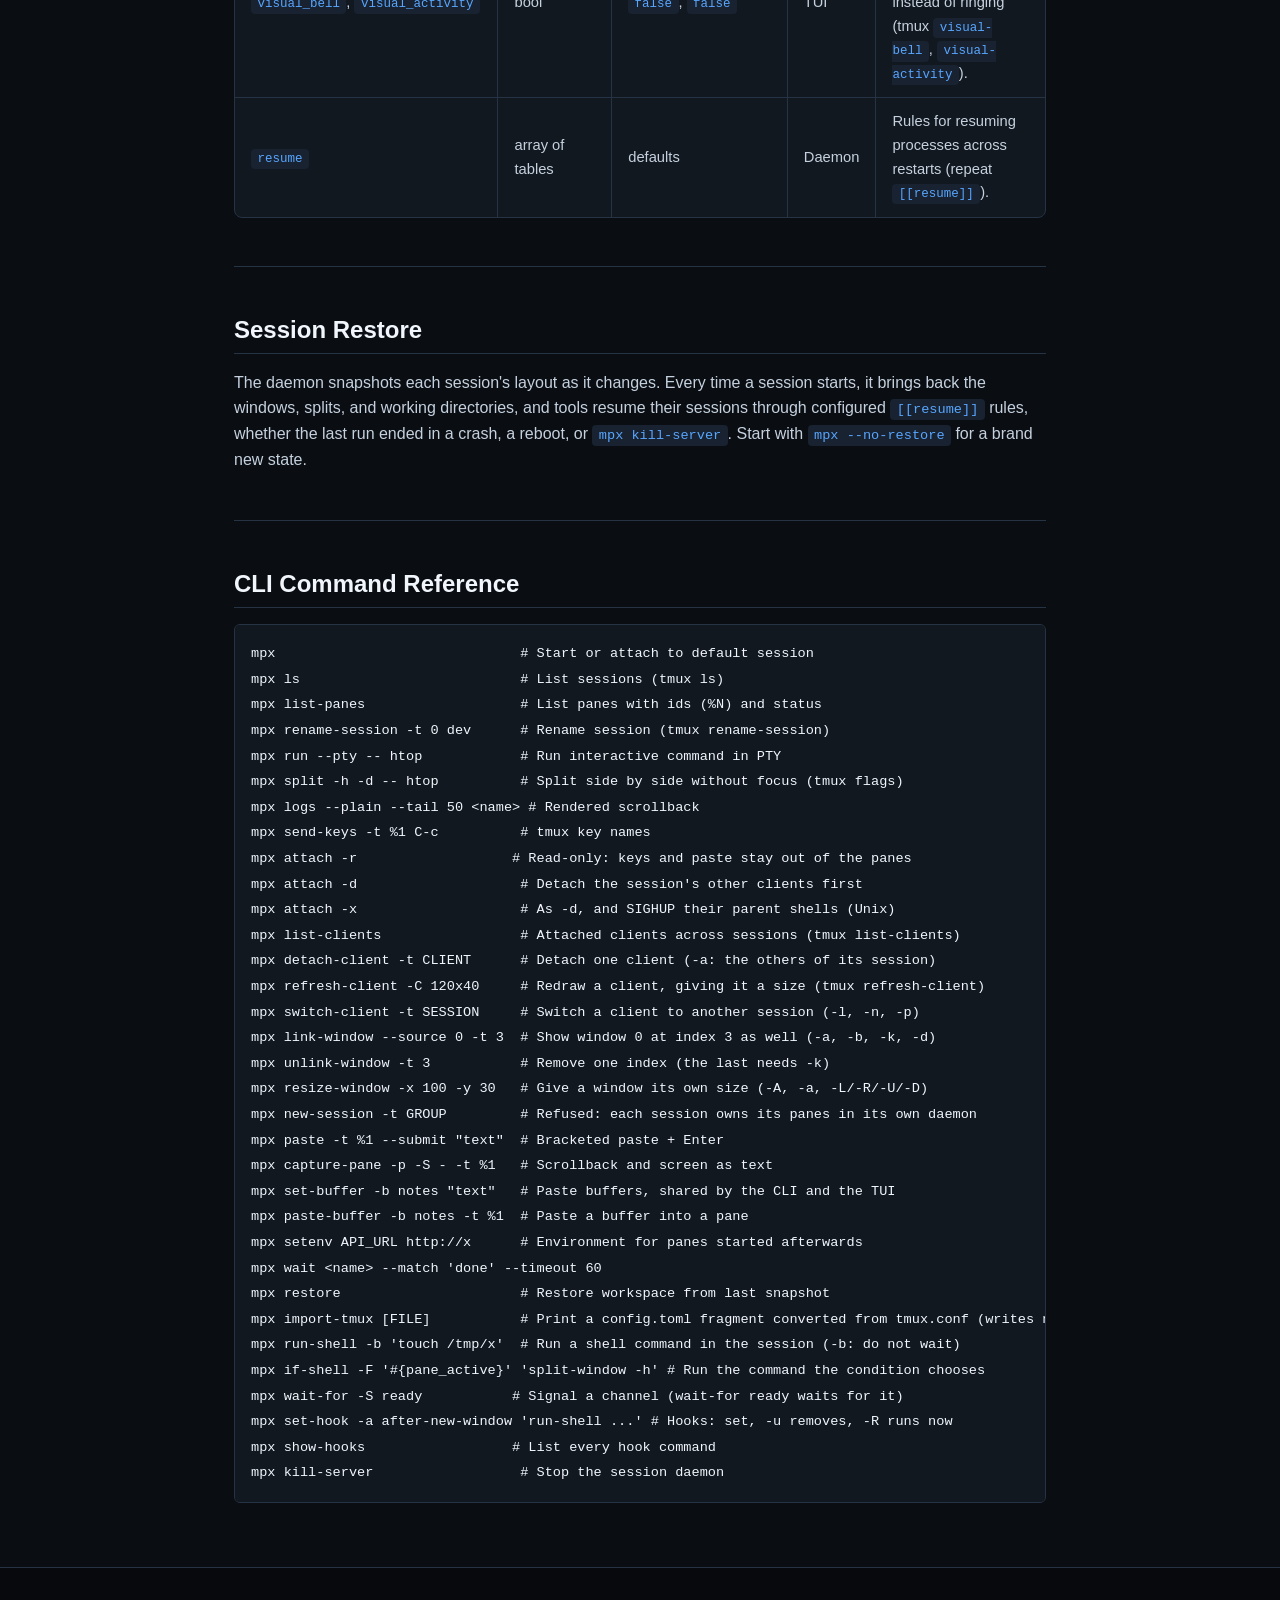
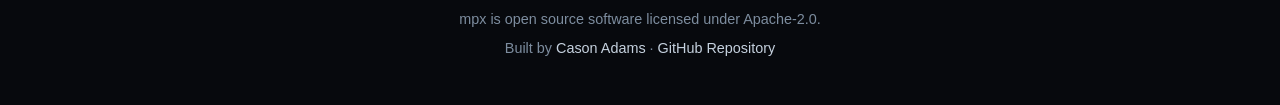
==== commit 22d6f5a4: "fix(tui): keep panes live after a mouse drag and report pane focus changes A click with pointer jitt" ====
--- a/www/docs.html
+++ b/www/docs.html
@@ -89,7 +89,7 @@
       <ul>
         <li><strong>Left Click</strong>: Focus clicked pane immediately.</li>
         <li><strong>Drag a Border</strong>: Resize the panes on either side of it.</li>
-        <li><strong>Left Drag</strong>: Select text from the press point; release copies it to clipboard.</li>
+        <li><strong>Left Drag</strong>: Select text from the press point; release copies it to clipboard and leaves copy mode.</li>
         <li><strong>Scroll Wheel</strong>: Enter copy mode and scroll through terminal history.</li>
         <li><strong>Middle Click</strong>: Focus the clicked pane and paste the top paste buffer into it.</li>
         <li><strong>Right Click a Pane</strong>: Menu of pane commands: split, swap, kill, respawn, mark, zoom, disable or enable input, break out.</li>
@@ -191,7 +191,7 @@
             <tr><td><code>synchronize_panes</code></td><td>bool</td><td><code>false</code></td><td>TUI</td><td>Windows created afterwards start with <code>synchronize-panes</code> on: typed input reaches every pane of the window. <code>set-option -w synchronize-panes</code> changes a window.</td></tr>
             <tr><td><code>[style]</code> <code>status_style</code>, <code>message_style</code>, <code>message_command_style</code>, <code>pane_border_style</code>, <code>pane_active_border_style</code>, <code>window_status_style</code>, <code>window_status_current_style</code>, <code>window_status_activity_style</code>, <code>window_status_bell_style</code>, <code>window_status_last_style</code></td><td>tmux style string</td><td>empty (no change)</td><td>TUI</td><td>tmux style strings (<code>fg=</code>, <code>bg=</code>, <code>bold</code>, <code>dim</code>, <code>underscore</code>, <code>italics</code>, <code>reverse</code>, <code>default</code>, <code>none</code>). A value that is not a valid style fails the file to load.</td></tr>
             <tr><td><code>wrap_search</code></td><td>bool</td><td><code>true</code></td><td>TUI</td><td><code>false</code> stops copy-mode searches at their first or last match (tmux <code>wrap-search</code>).</td></tr>
-            <tr><td><code>focus_events</code></td><td>bool</td><td><code>false</code></td><td>TUI</td><td>Forward focus in and out to panes that asked for focus reports (tmux <code>focus-events</code>).</td></tr>
+            <tr><td><code>focus_events</code></td><td>bool</td><td><code>false</code></td><td>TUI</td><td>Forward the outer terminal's focus in and out to the active pane when it asked for focus reports (tmux <code>focus-events</code>). Moving focus between panes always reports to panes that asked.</td></tr>
             <tr><td><code>extended_keys</code></td><td><code>"off"</code>, <code>"on"</code> or <code>"always"</code></td><td><code>"off"</code></td><td>TUI</td><td>Modified keys as CSI u or modifyOtherKeys sequences (tmux <code>extended-keys</code>). Kitty flags 1, 2, 4, 8 and 16 a pane sets shape its encoding; mpx pushes only flag 1 to the outer terminal and drops release events, so no pane receives a release. Sixel and kitty graphics are not supported.</td></tr>
             <tr><td><code>xterm_keys</code></td><td>bool</td><td><code>true</code></td><td>TUI</td><td>Function and cursor keys keep their modifiers (tmux <code>xterm-keys</code>).</td></tr>
             <tr><td><code>set_titles</code>, <code>set_titles_string</code></td><td>bool, format</td><td><code>false</code>, <code>"#S:#I:#W - \"#T\""</code></td><td>TUI</td><td>Outer terminal title from a format (tmux <code>set-titles</code>, <code>set-titles-string</code>).</td></tr>
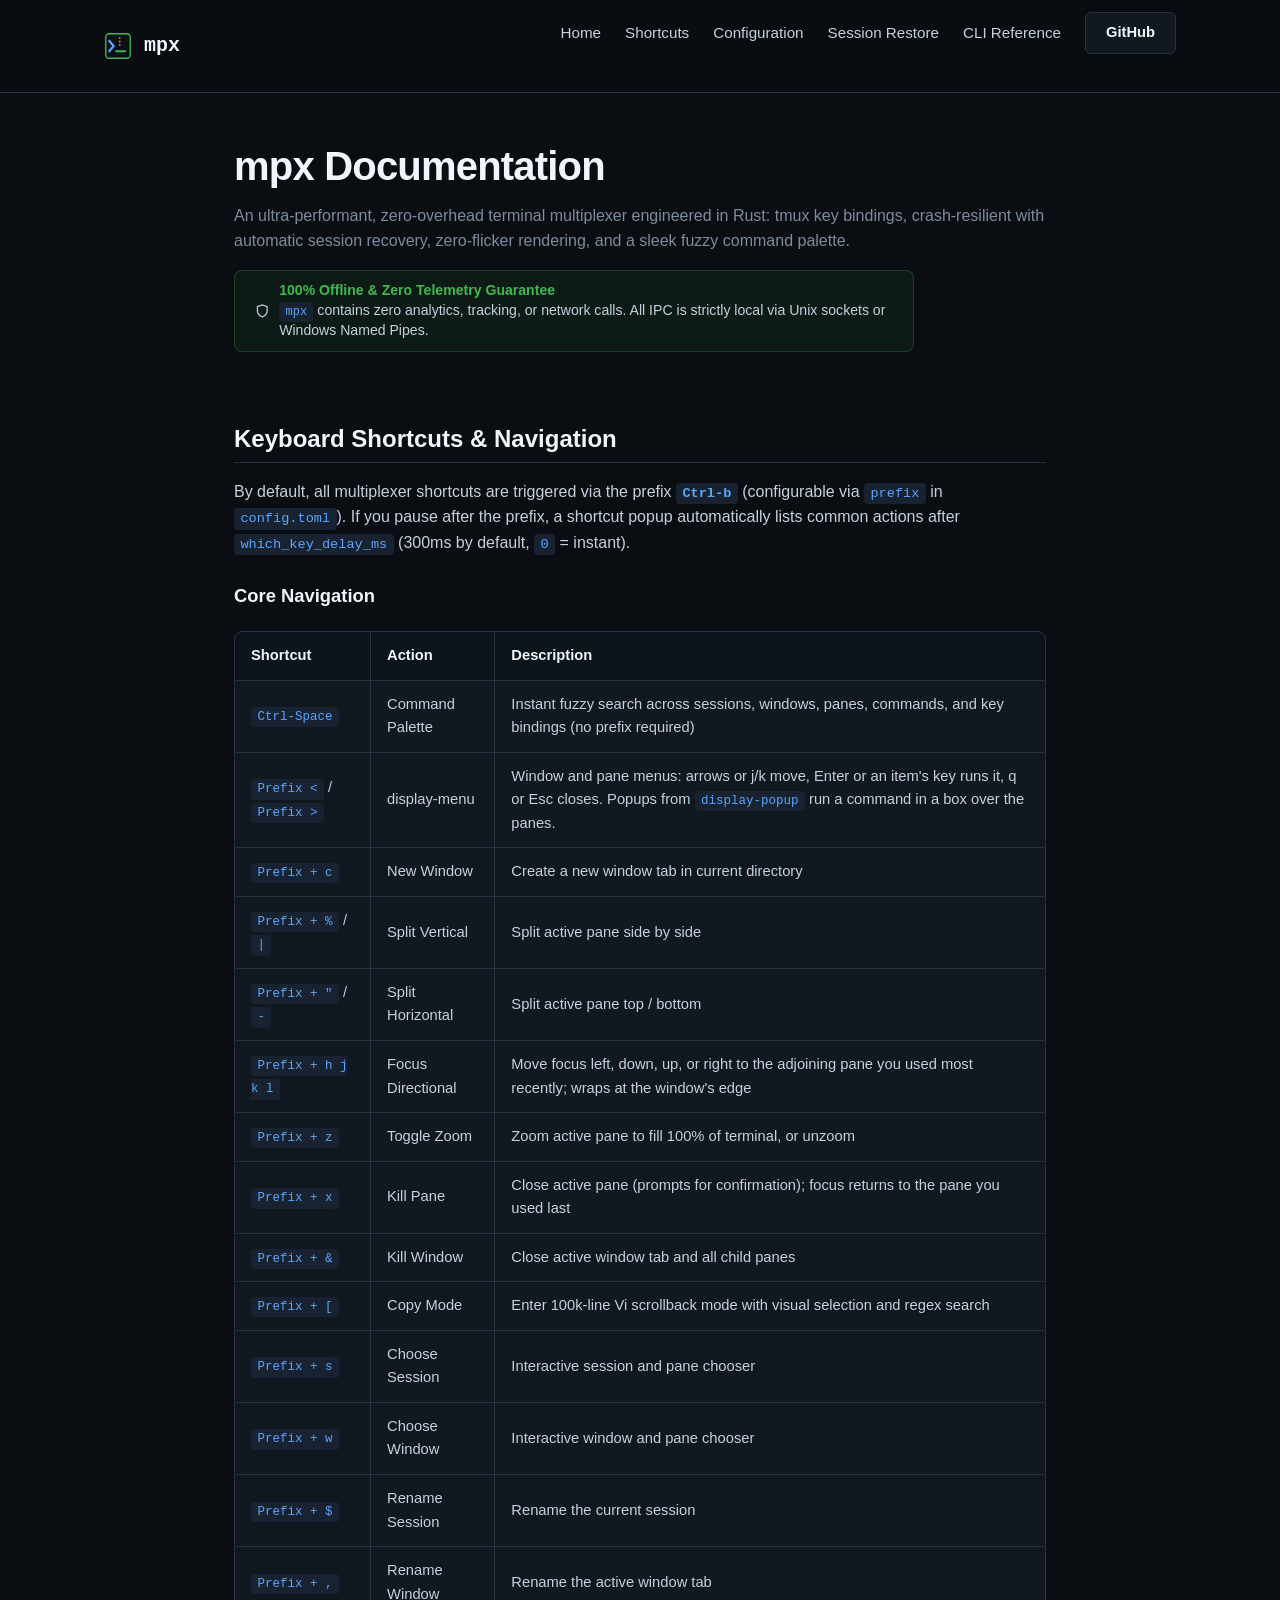
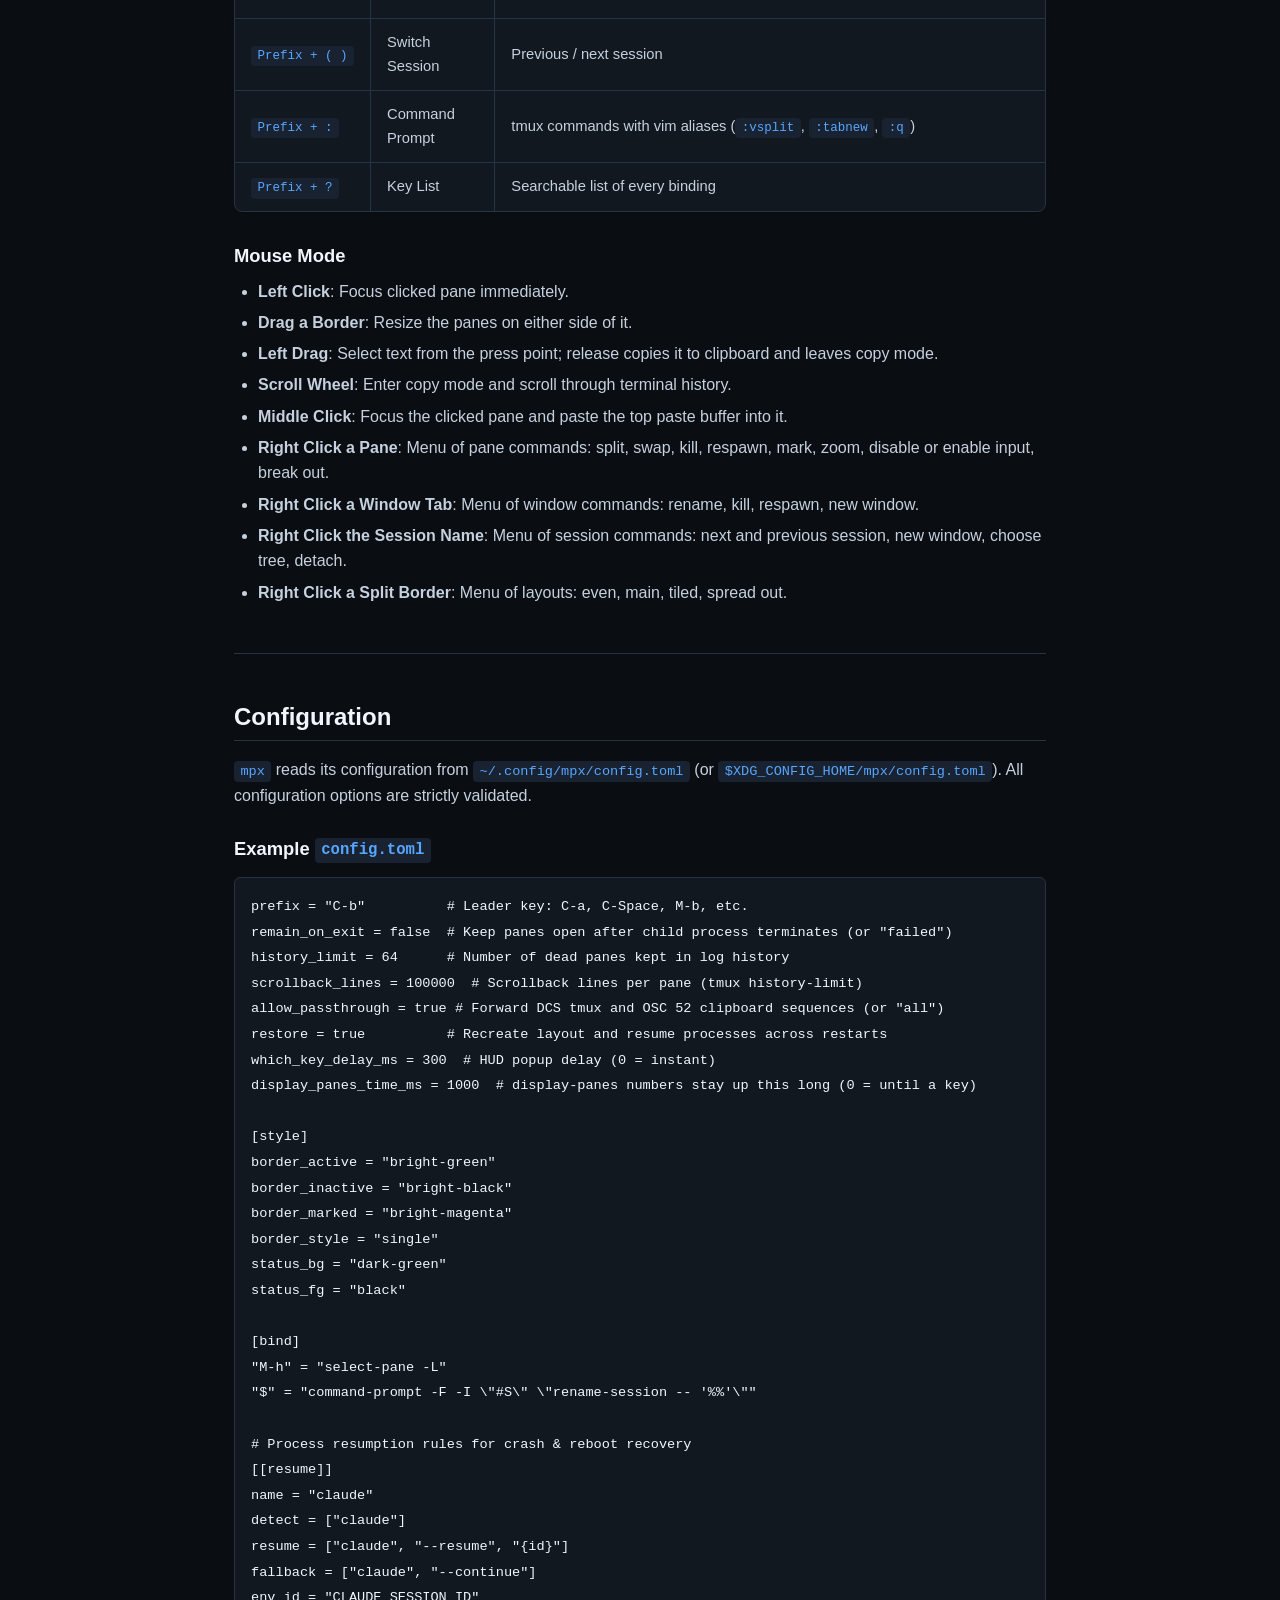
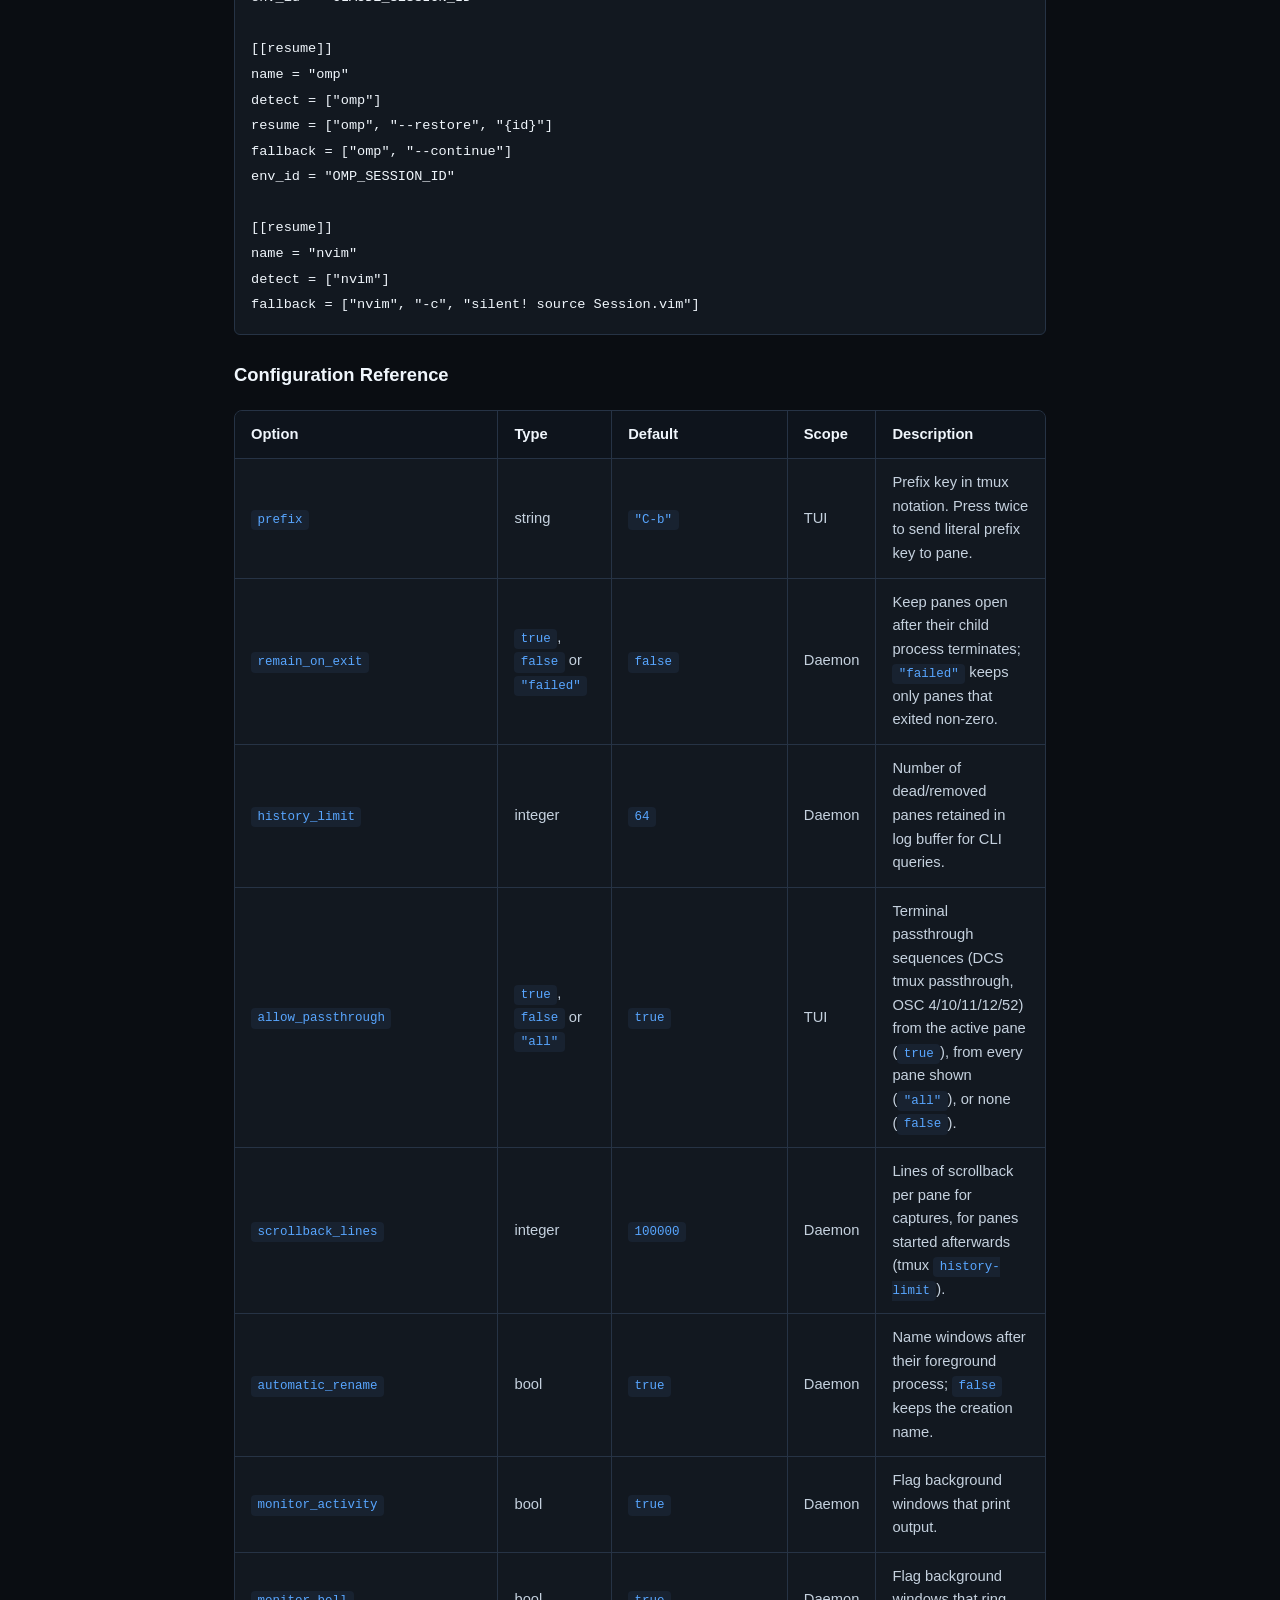
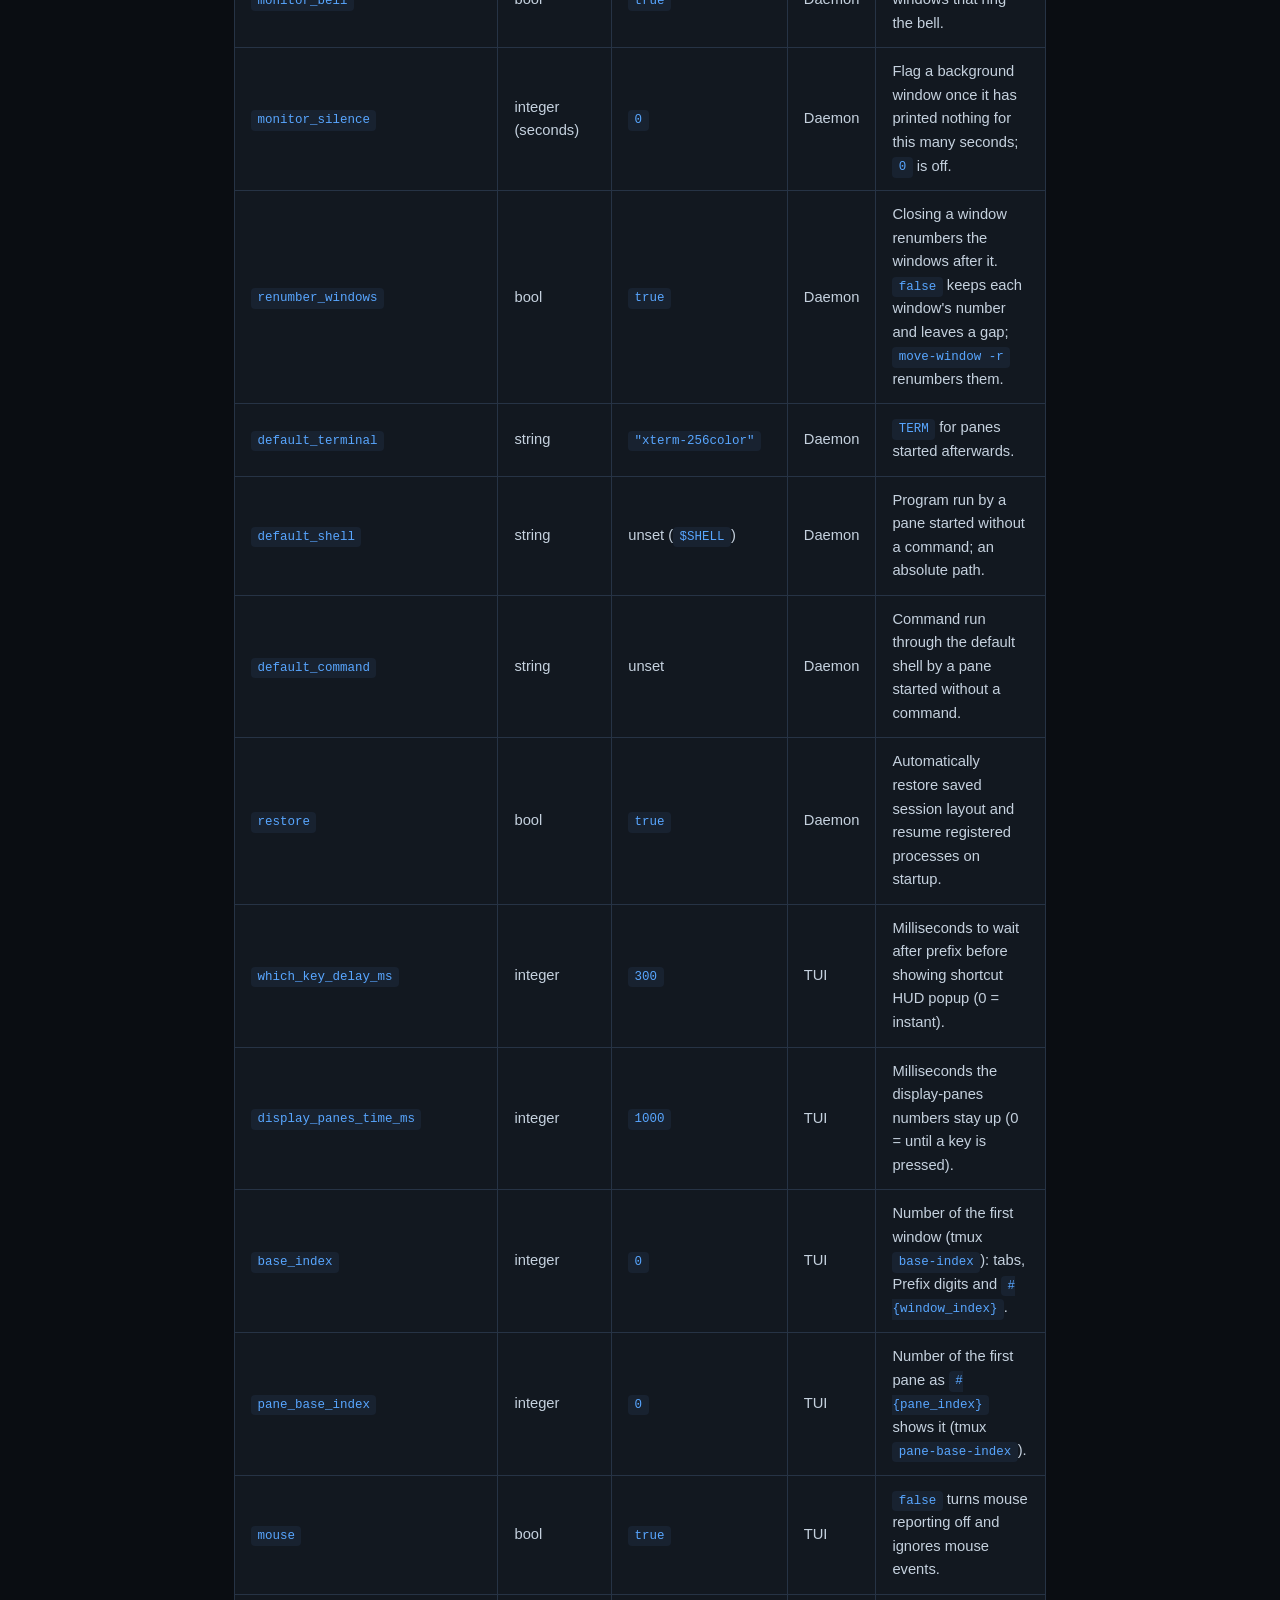
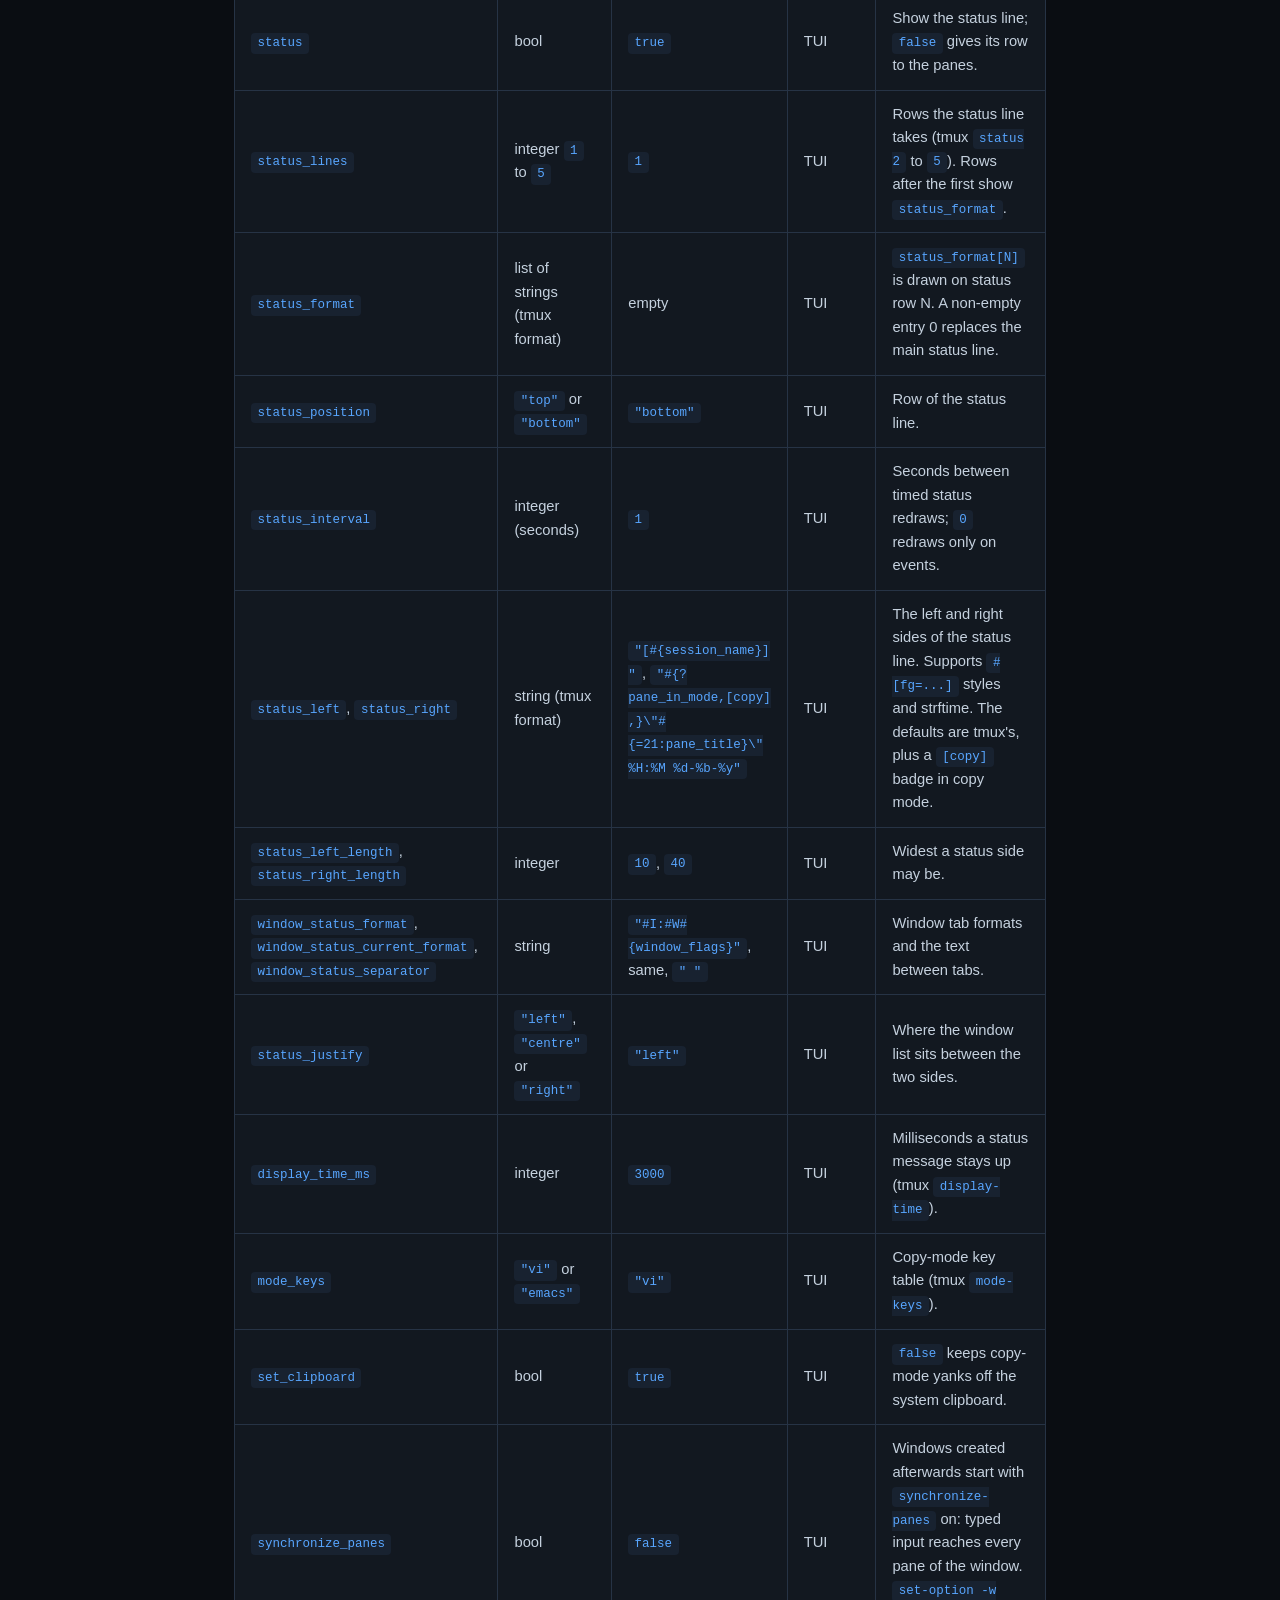
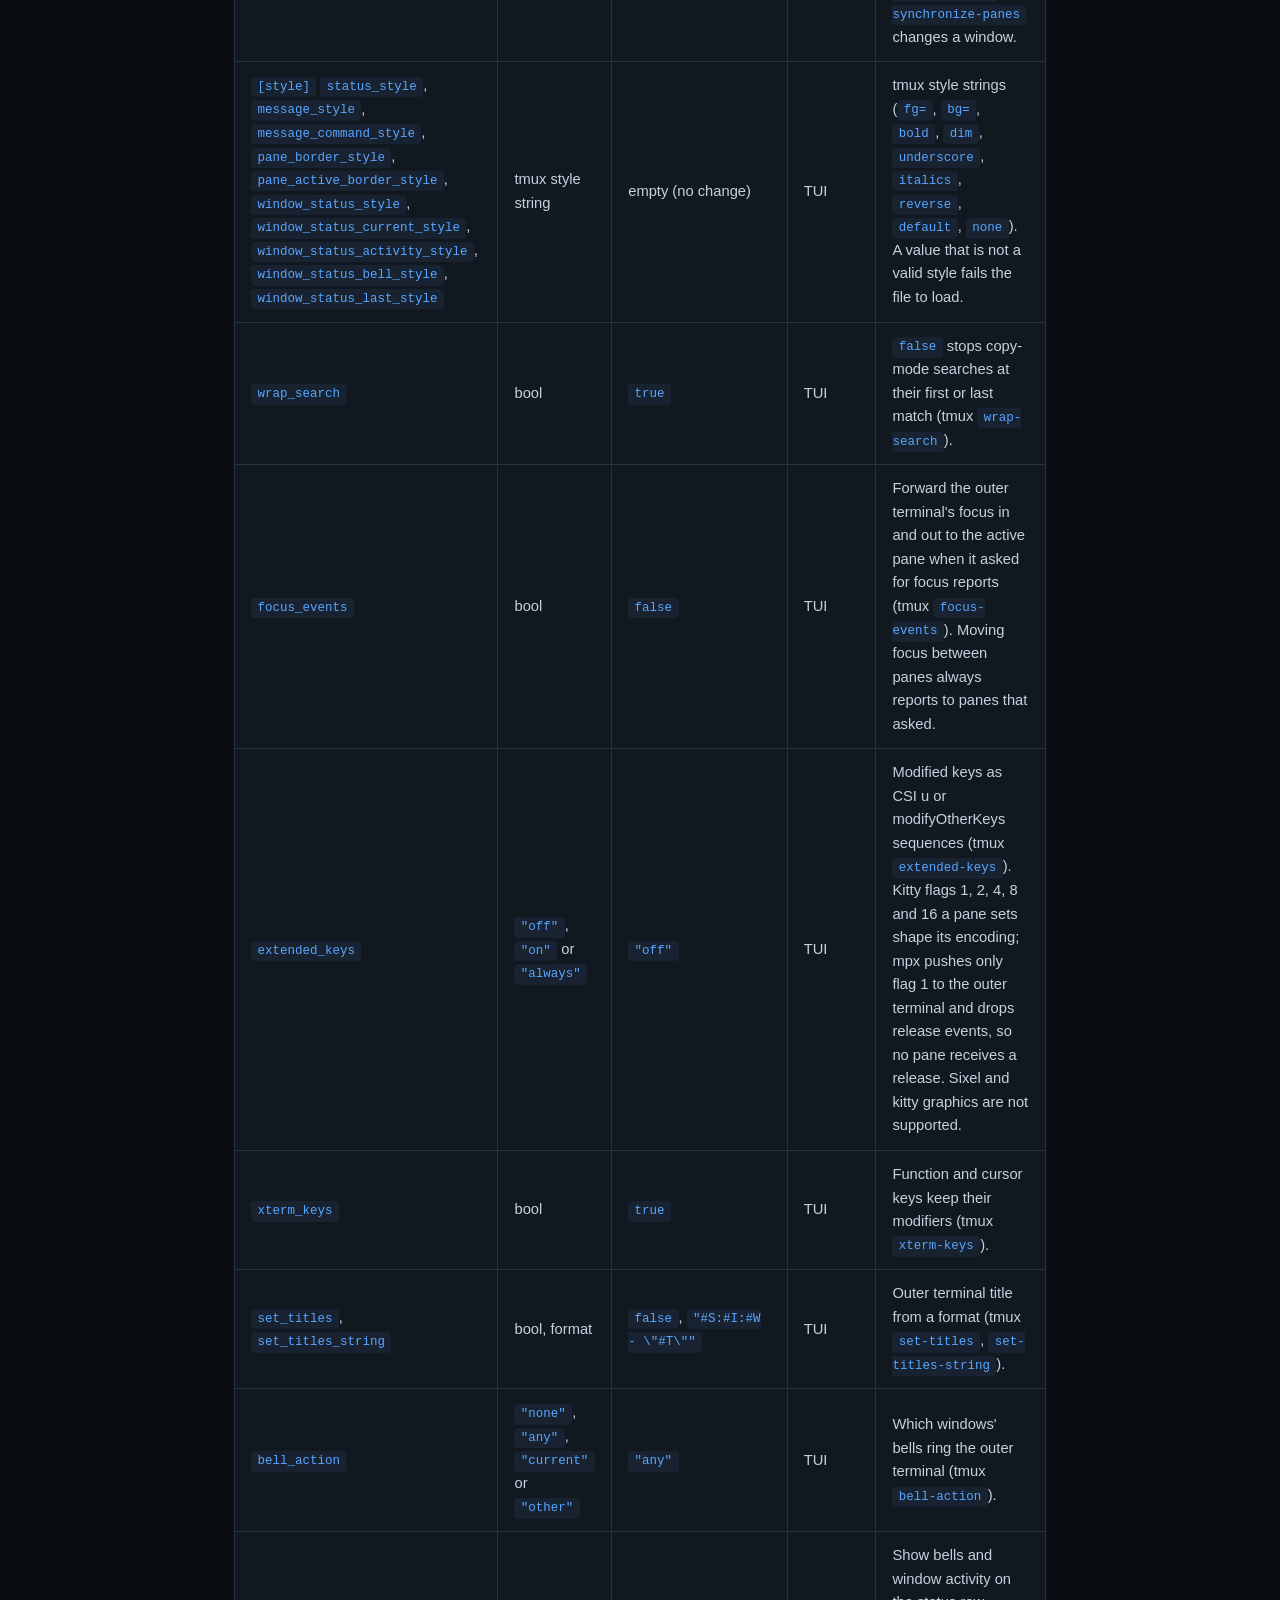
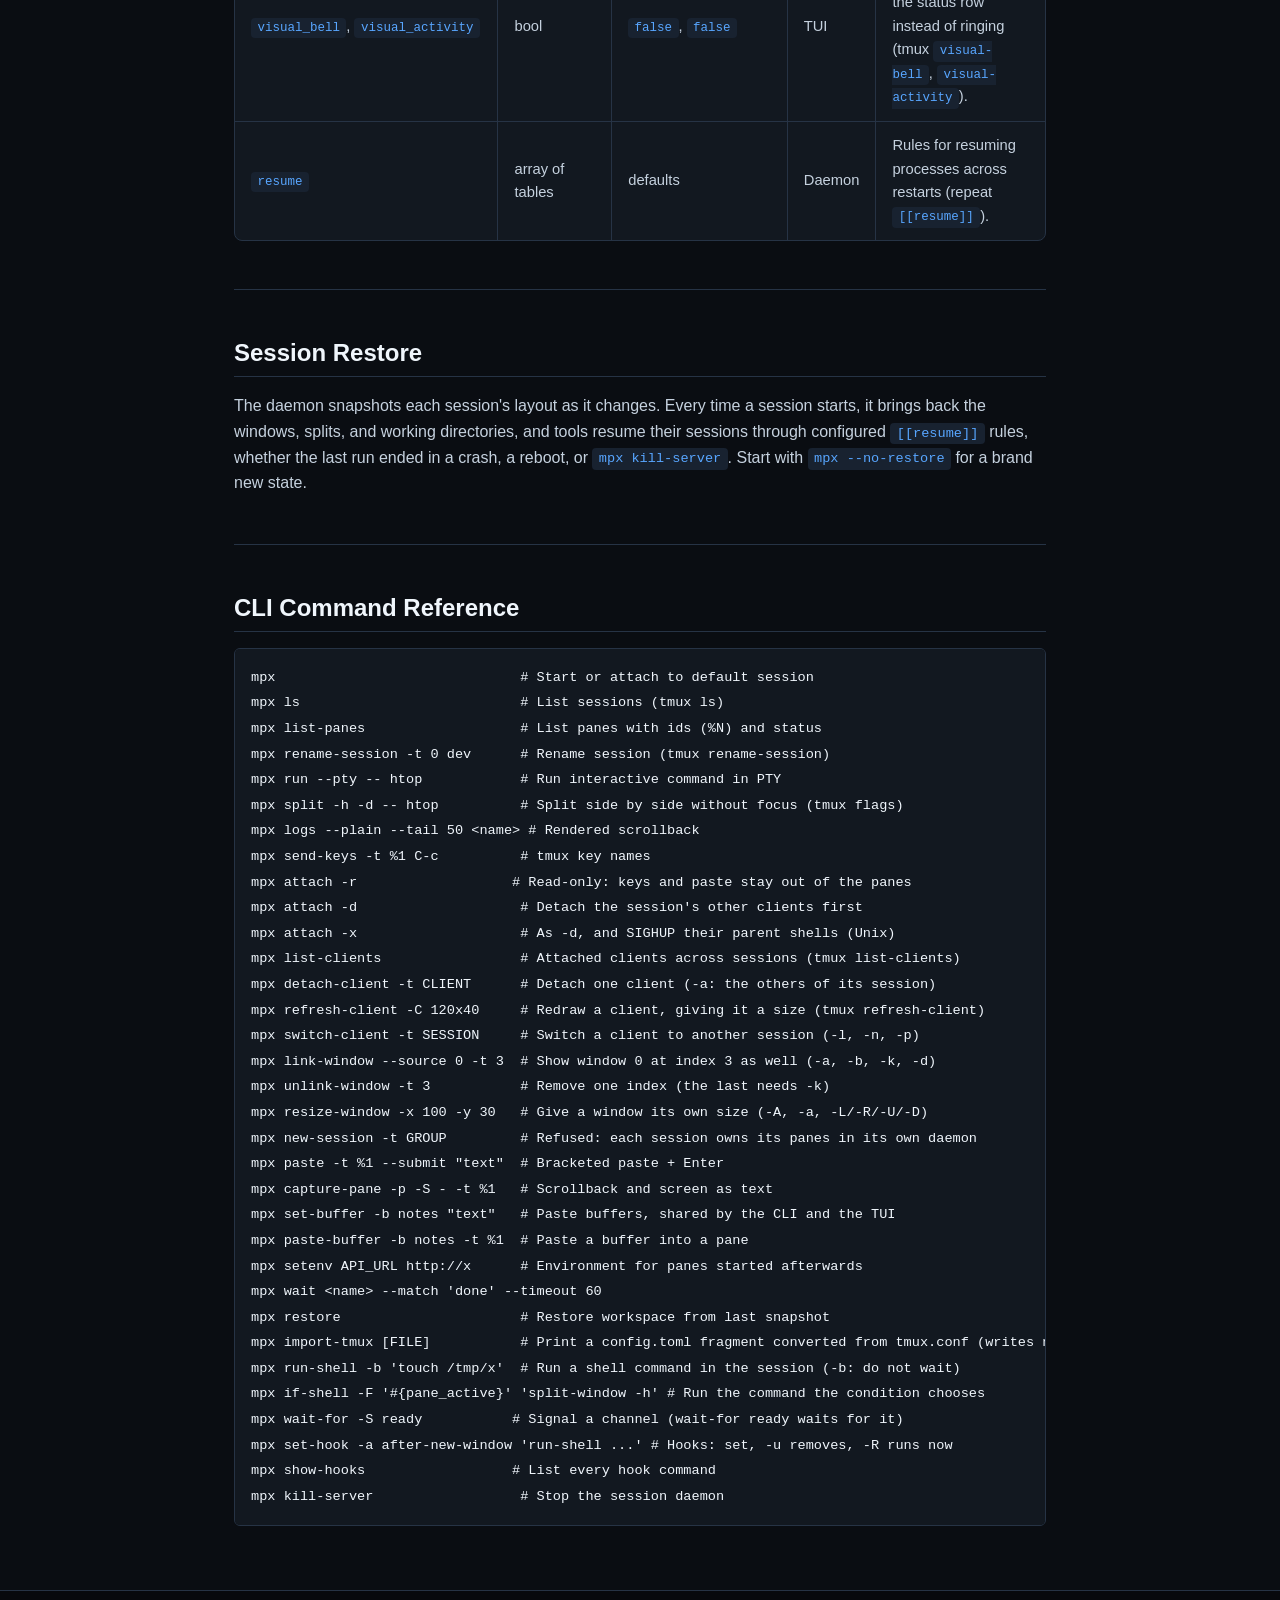
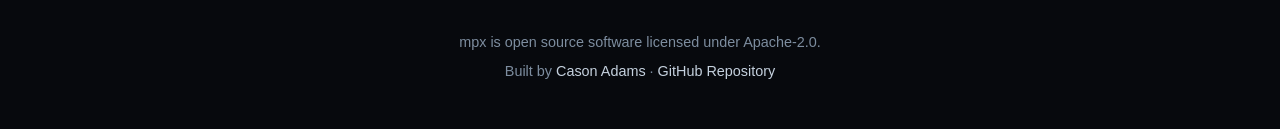
==== commit 7817f46d: "feat(layout): focus the most recently used pane on close and directional moves, as tmux does Closing" ====
--- a/www/docs.html
+++ b/www/docs.html
@@ -69,9 +69,9 @@
             <tr><td><code>Prefix + c</code></td><td>New Window</td><td>Create a new window tab in current directory</td></tr>
             <tr><td><code>Prefix + %</code> / <code>|</code></td><td>Split Vertical</td><td>Split active pane side by side</td></tr>
             <tr><td><code>Prefix + "</code> / <code>-</code></td><td>Split Horizontal</td><td>Split active pane top / bottom</td></tr>
-            <tr><td><code>Prefix + h j k l</code></td><td>Focus Directional</td><td>Move focus left, down, up, or right across splits</td></tr>
+            <tr><td><code>Prefix + h j k l</code></td><td>Focus Directional</td><td>Move focus left, down, up, or right to the adjoining pane you used most recently; wraps at the window's edge</td></tr>
             <tr><td><code>Prefix + z</code></td><td>Toggle Zoom</td><td>Zoom active pane to fill 100% of terminal, or unzoom</td></tr>
-            <tr><td><code>Prefix + x</code></td><td>Kill Pane</td><td>Close active pane (prompts for confirmation)</td></tr>
+            <tr><td><code>Prefix + x</code></td><td>Kill Pane</td><td>Close active pane (prompts for confirmation); focus returns to the pane you used last</td></tr>
             <tr><td><code>Prefix + &amp;</code></td><td>Kill Window</td><td>Close active window tab and all child panes</td></tr>
             <tr><td><code>Prefix + [</code></td><td>Copy Mode</td><td>Enter 100k-line Vi scrollback mode with visual selection and regex search</td></tr>
             <tr><td><code>Prefix + s</code></td><td>Choose Session</td><td>Interactive session and pane chooser</td></tr>
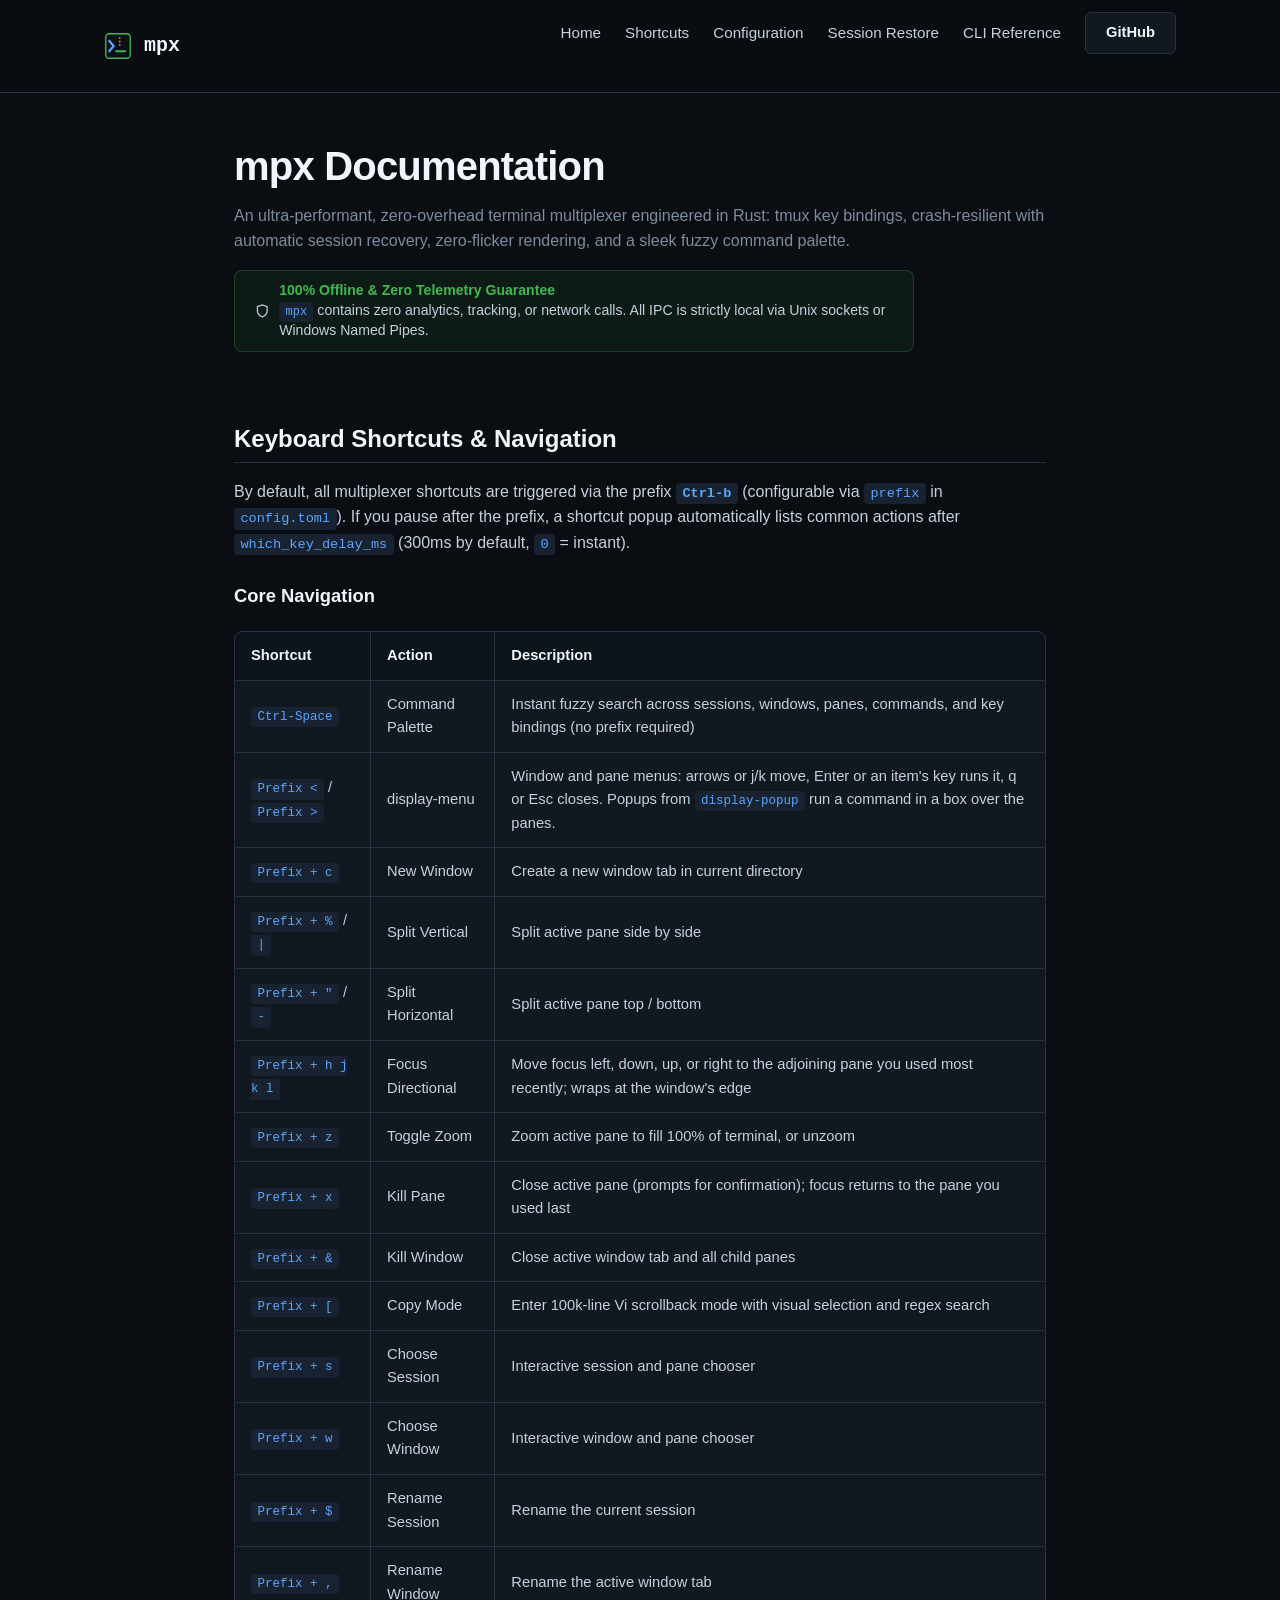
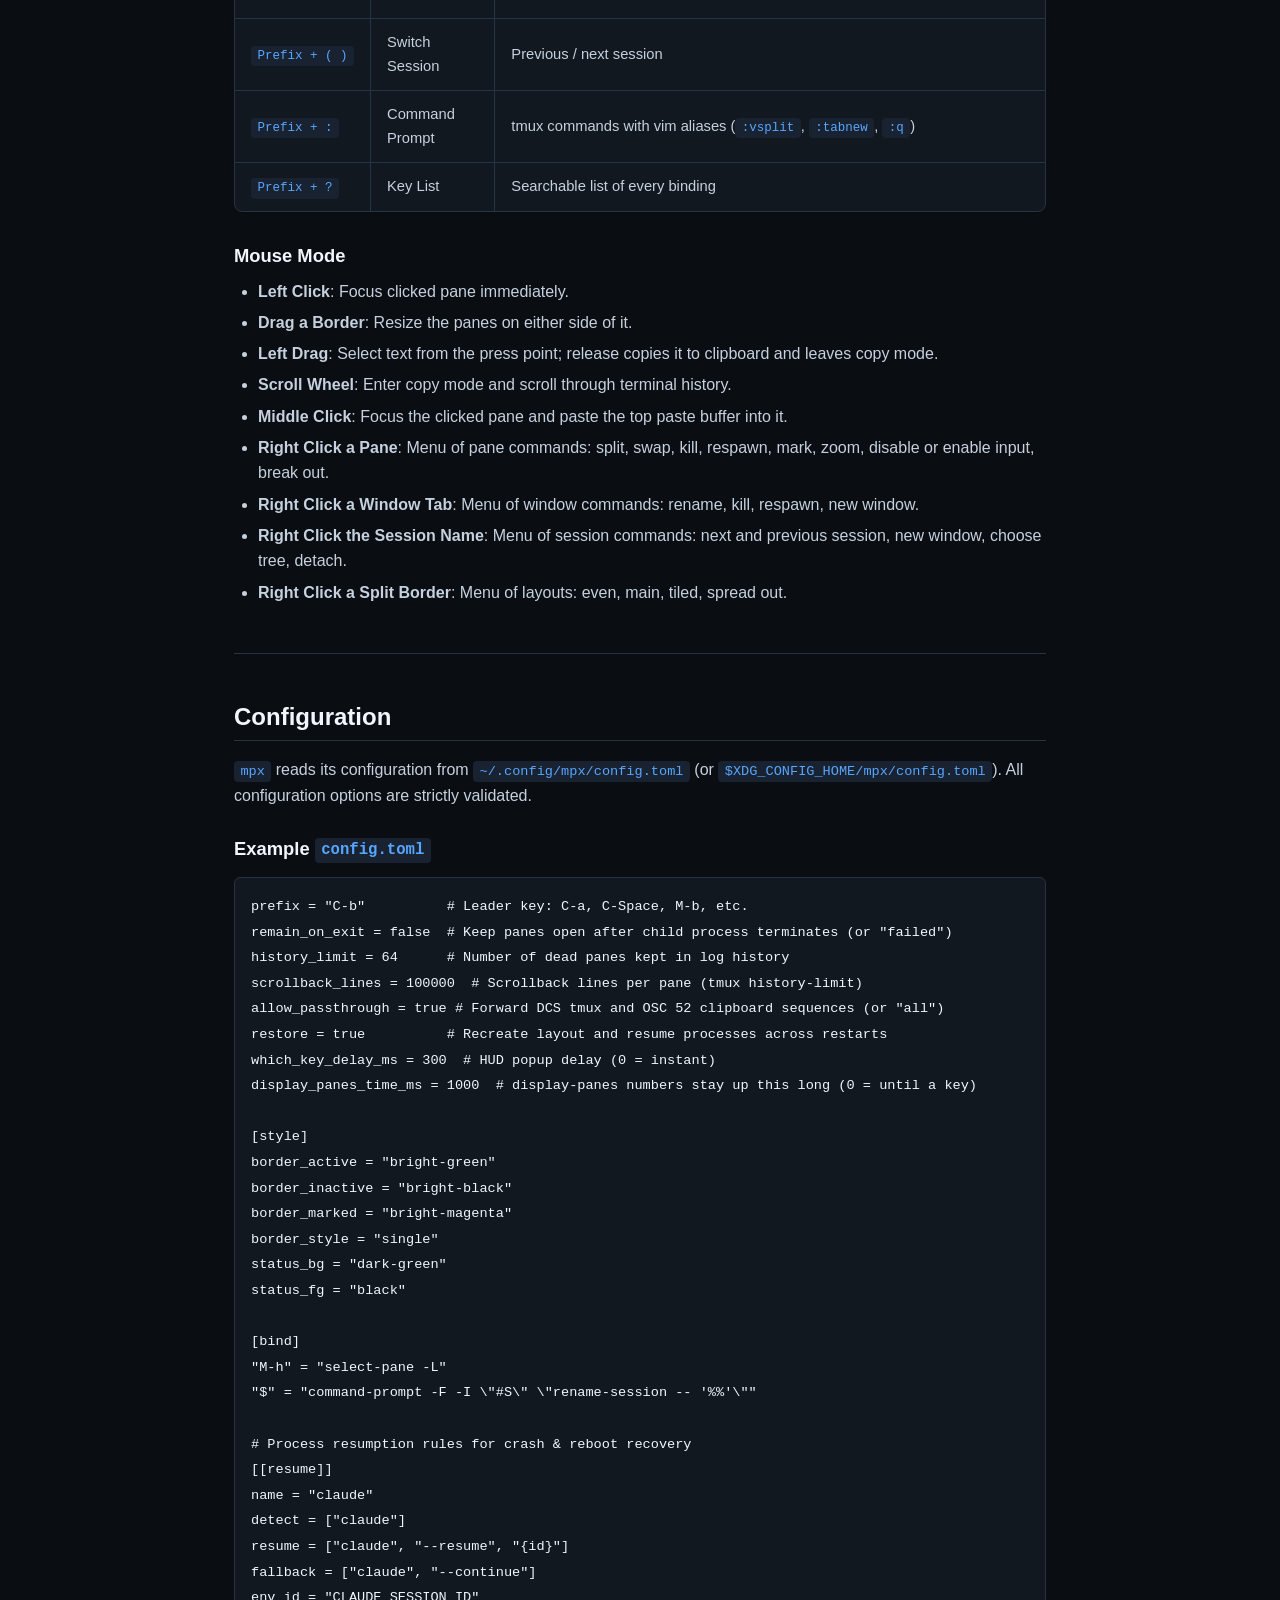
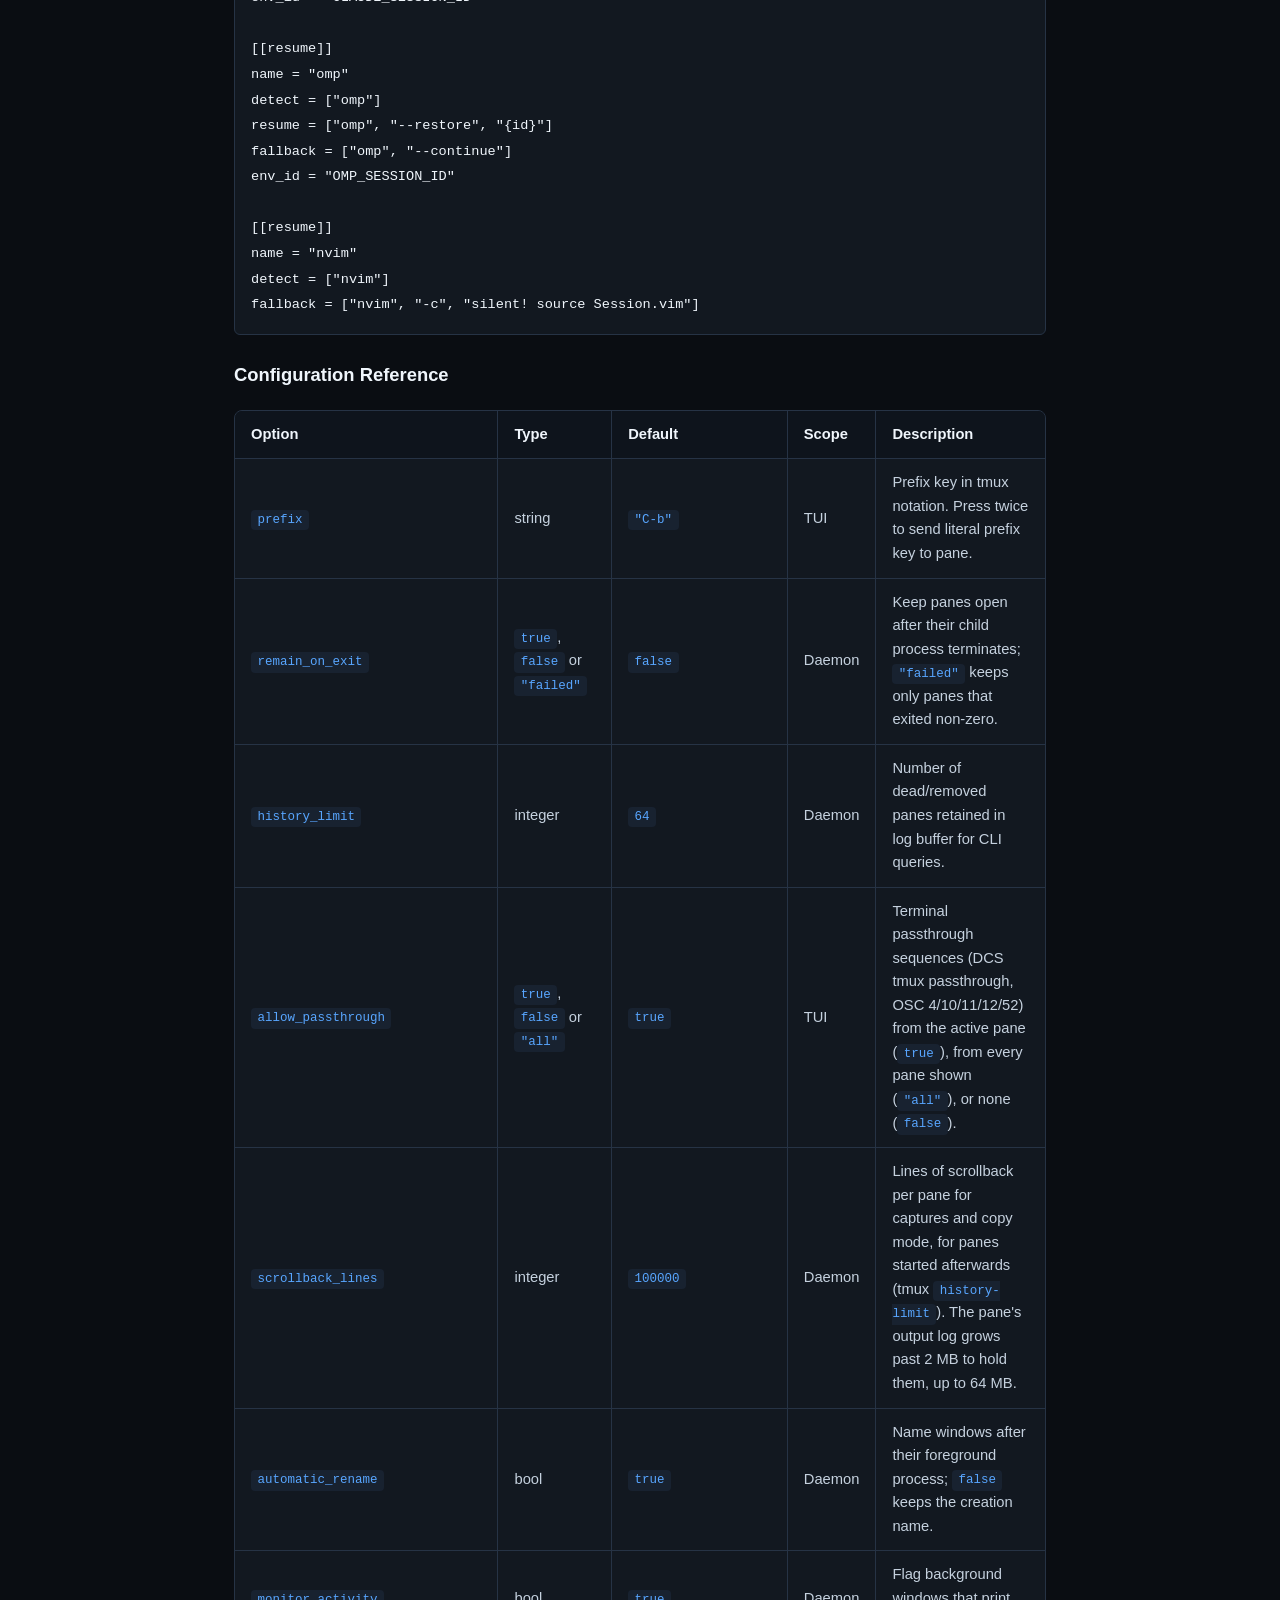
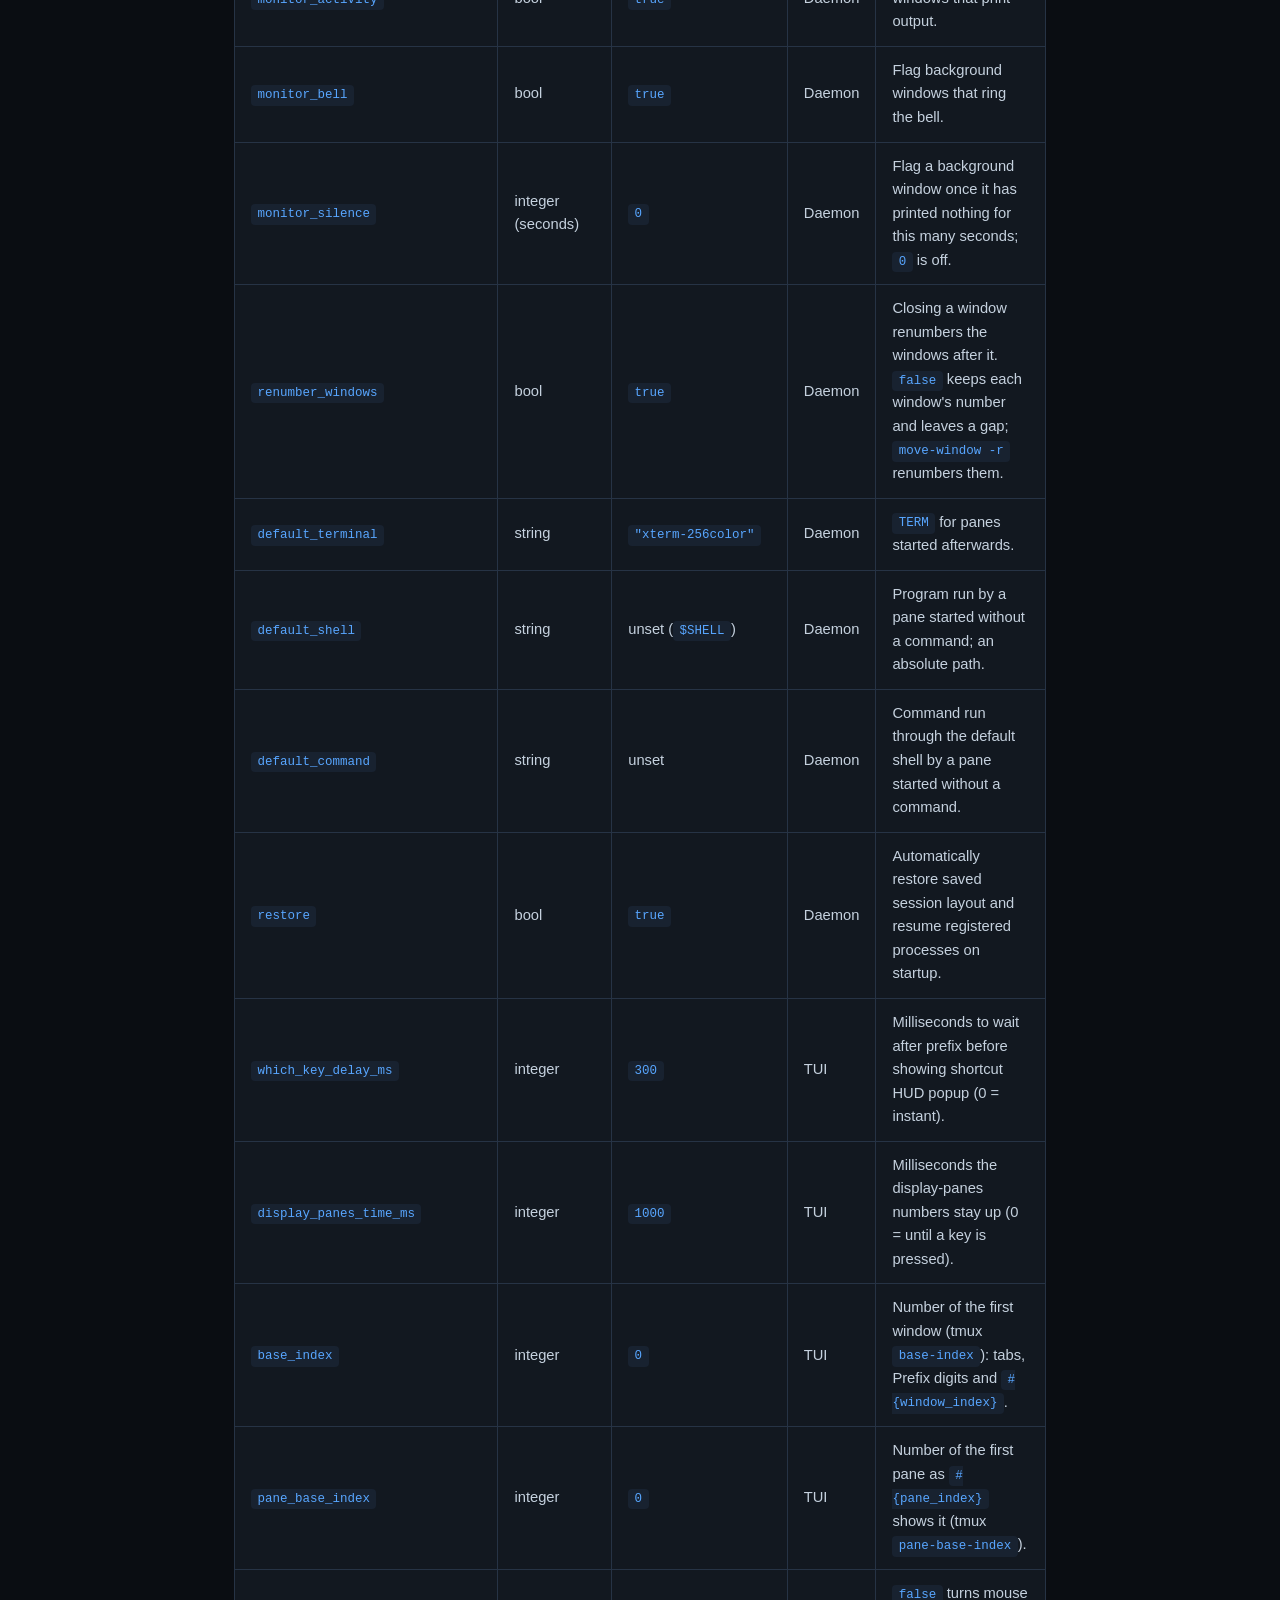
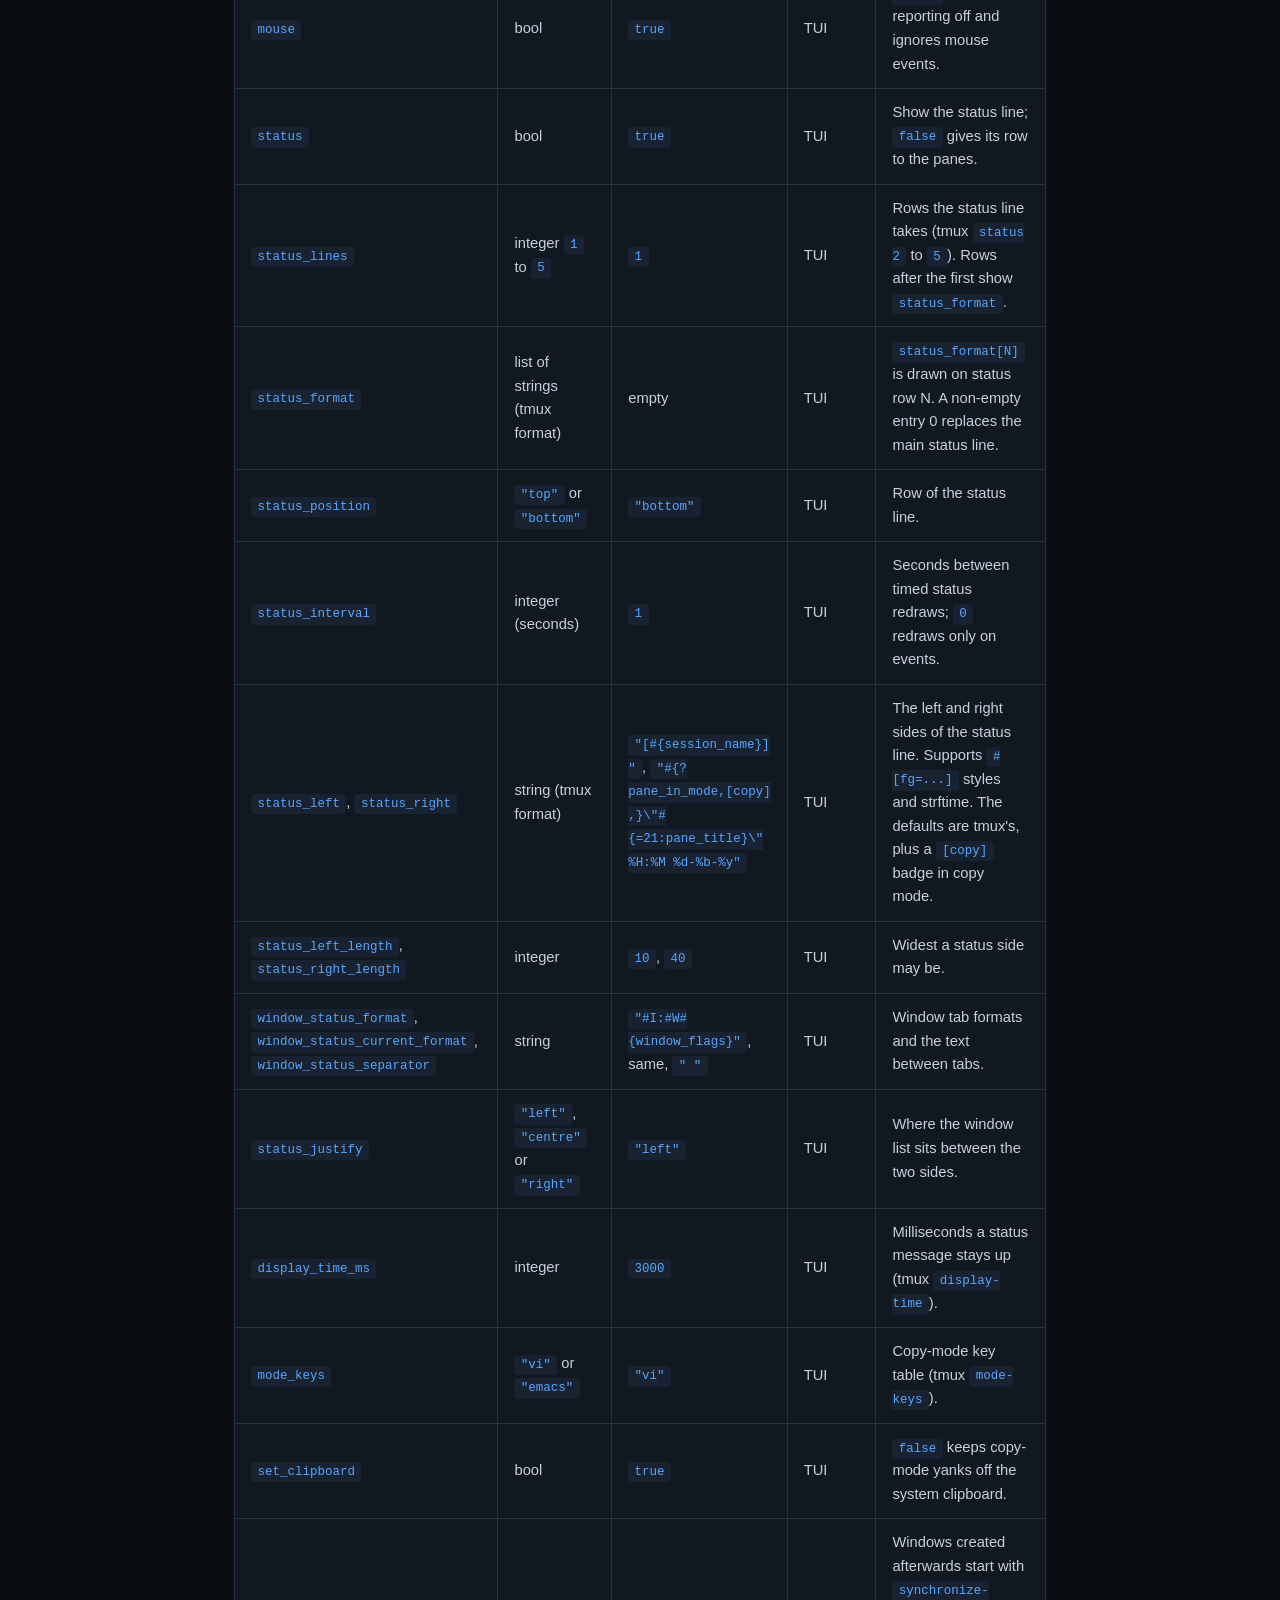
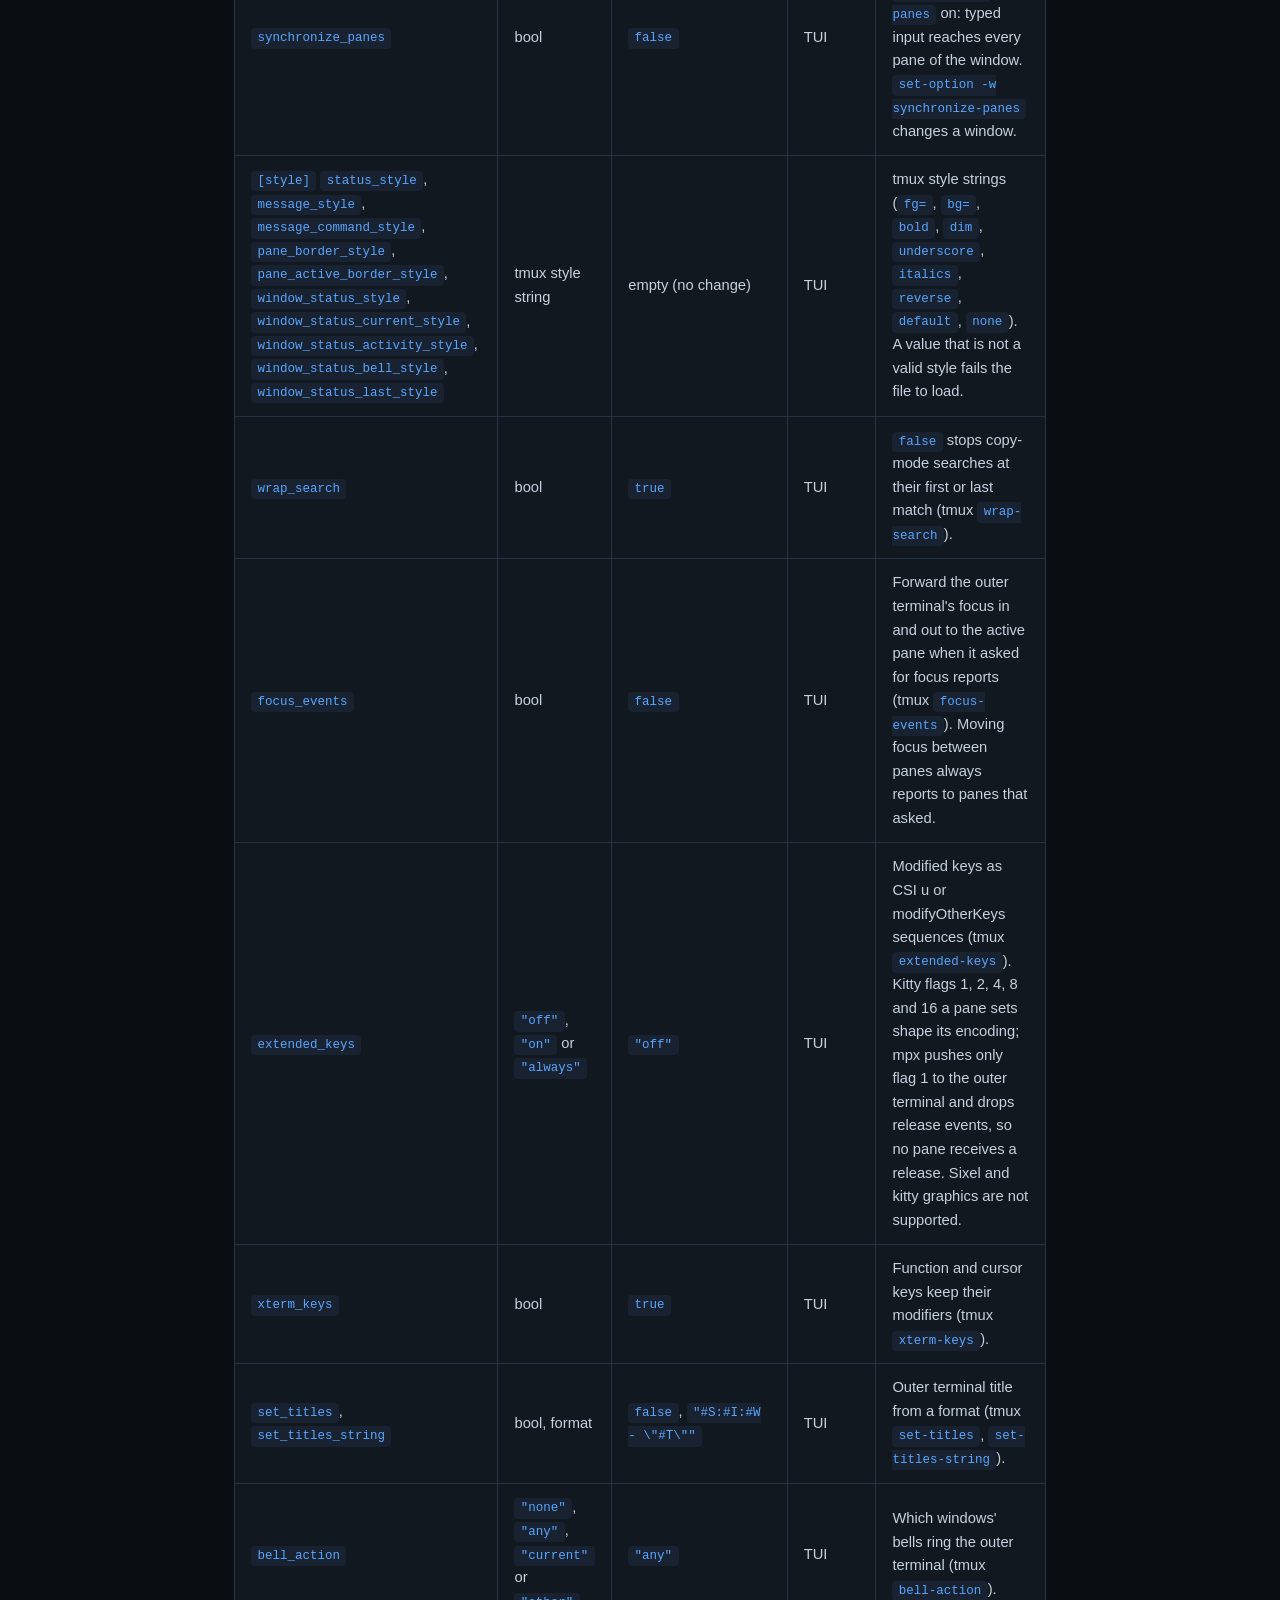
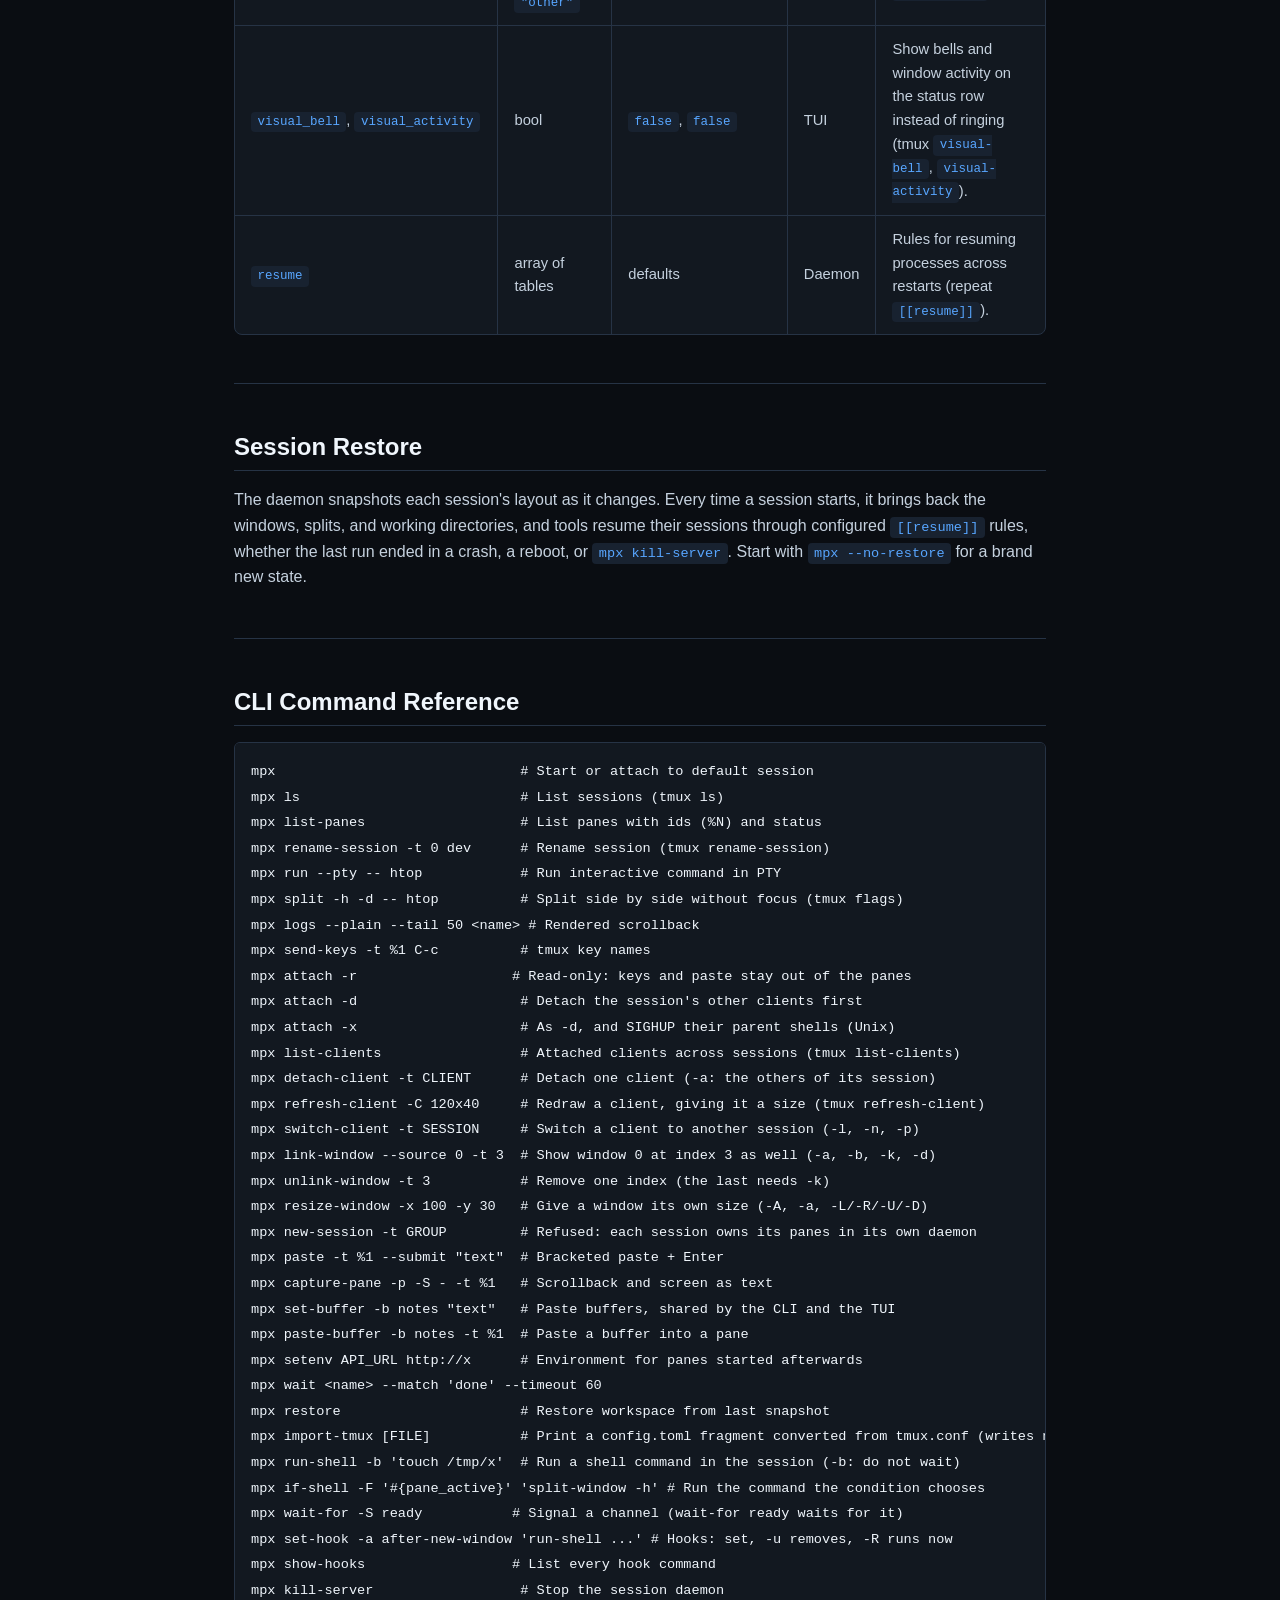
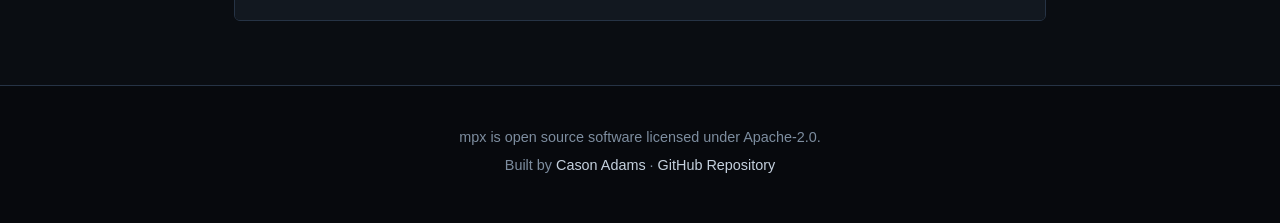
==== commit 5dce2a7a: "fix(scrollback): keep the lines scrollback_lines asks for, in the daemon log and the TUI copy mode T" ====
--- a/www/docs.html
+++ b/www/docs.html
@@ -161,7 +161,7 @@
             <tr><td><code>remain_on_exit</code></td><td><code>true</code>, <code>false</code> or <code>"failed"</code></td><td><code>false</code></td><td>Daemon</td><td>Keep panes open after their child process terminates; <code>"failed"</code> keeps only panes that exited non-zero.</td></tr>
             <tr><td><code>history_limit</code></td><td>integer</td><td><code>64</code></td><td>Daemon</td><td>Number of dead/removed panes retained in log buffer for CLI queries.</td></tr>
             <tr><td><code>allow_passthrough</code></td><td><code>true</code>, <code>false</code> or <code>"all"</code></td><td><code>true</code></td><td>TUI</td><td>Terminal passthrough sequences (DCS tmux passthrough, OSC 4/10/11/12/52) from the active pane (<code>true</code>), from every pane shown (<code>"all"</code>), or none (<code>false</code>).</td></tr>
-            <tr><td><code>scrollback_lines</code></td><td>integer</td><td><code>100000</code></td><td>Daemon</td><td>Lines of scrollback per pane for captures, for panes started afterwards (tmux <code>history-limit</code>).</td></tr>
+            <tr><td><code>scrollback_lines</code></td><td>integer</td><td><code>100000</code></td><td>Daemon</td><td>Lines of scrollback per pane for captures and copy mode, for panes started afterwards (tmux <code>history-limit</code>). The pane's output log grows past 2 MB to hold them, up to 64 MB.</td></tr>
             <tr><td><code>automatic_rename</code></td><td>bool</td><td><code>true</code></td><td>Daemon</td><td>Name windows after their foreground process; <code>false</code> keeps the creation name.</td></tr>
             <tr><td><code>monitor_activity</code></td><td>bool</td><td><code>true</code></td><td>Daemon</td><td>Flag background windows that print output.</td></tr>
             <tr><td><code>monitor_bell</code></td><td>bool</td><td><code>true</code></td><td>Daemon</td><td>Flag background windows that ring the bell.</td></tr>
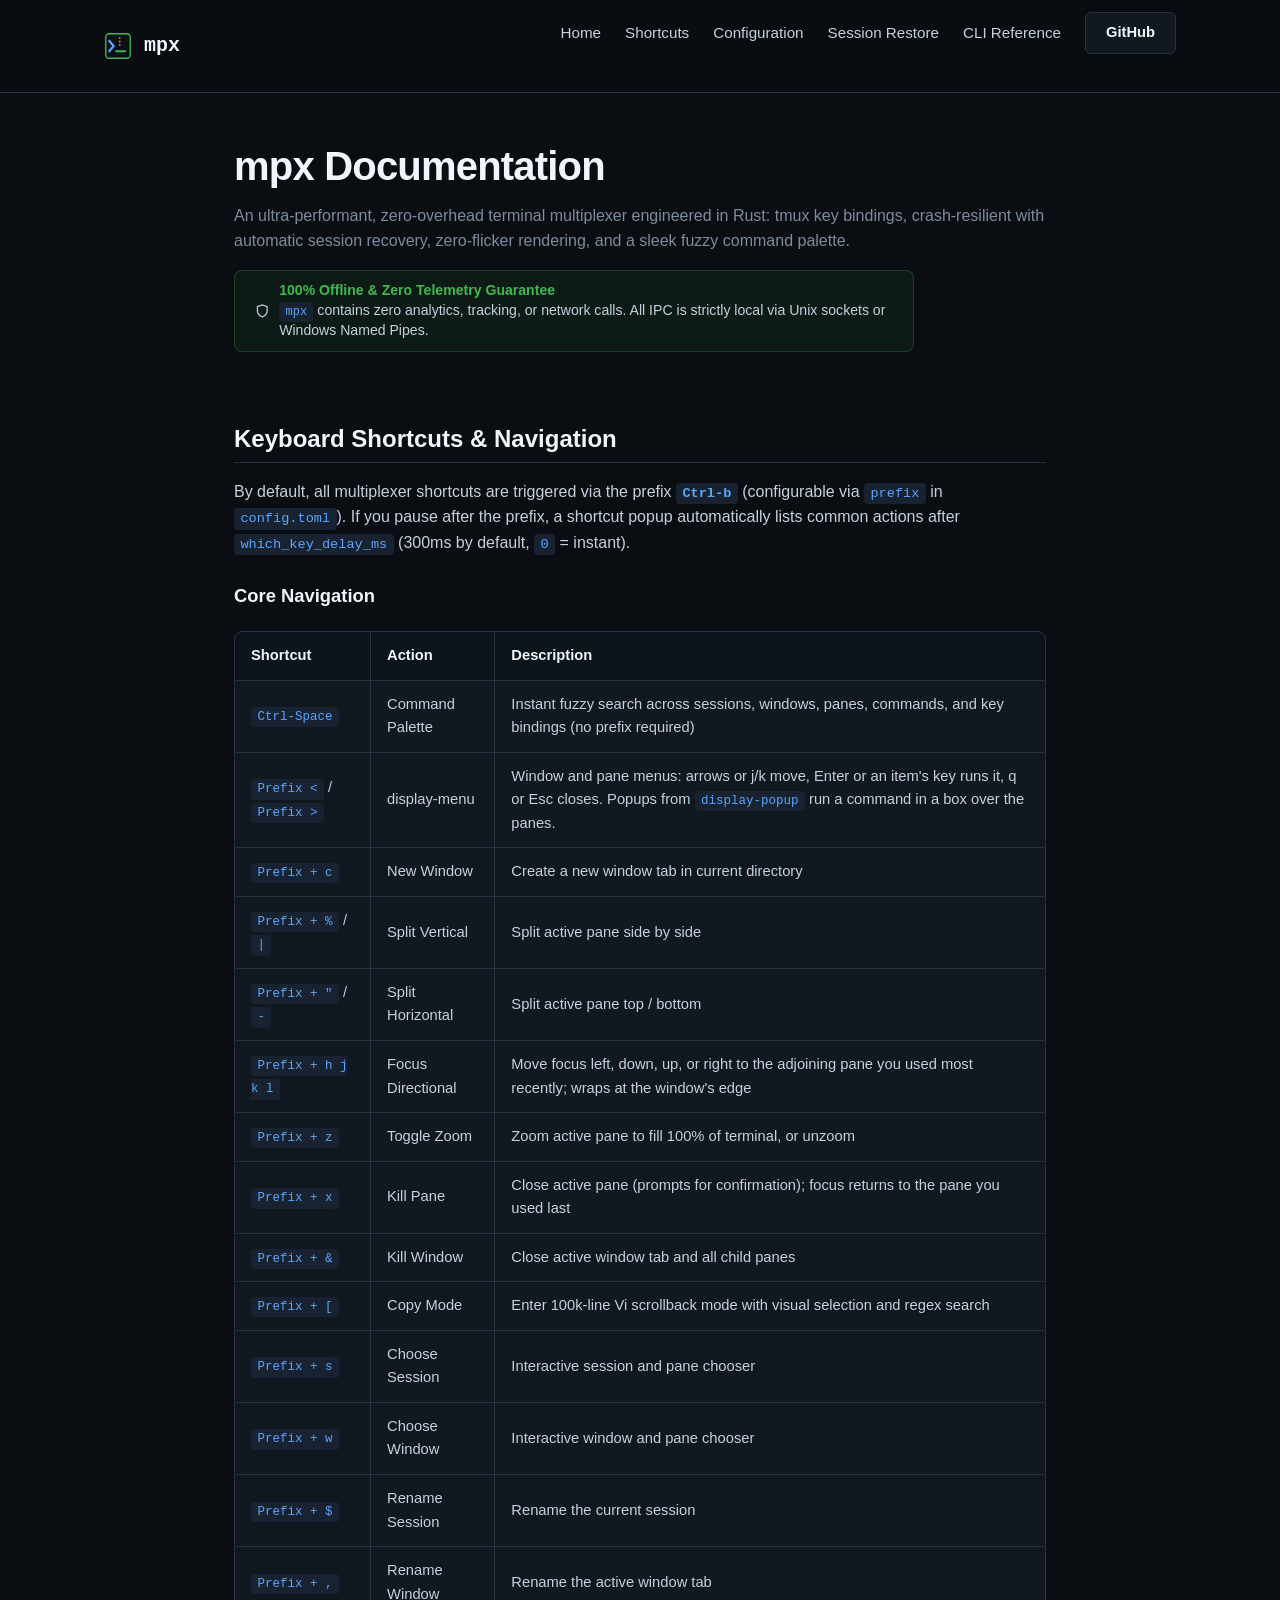
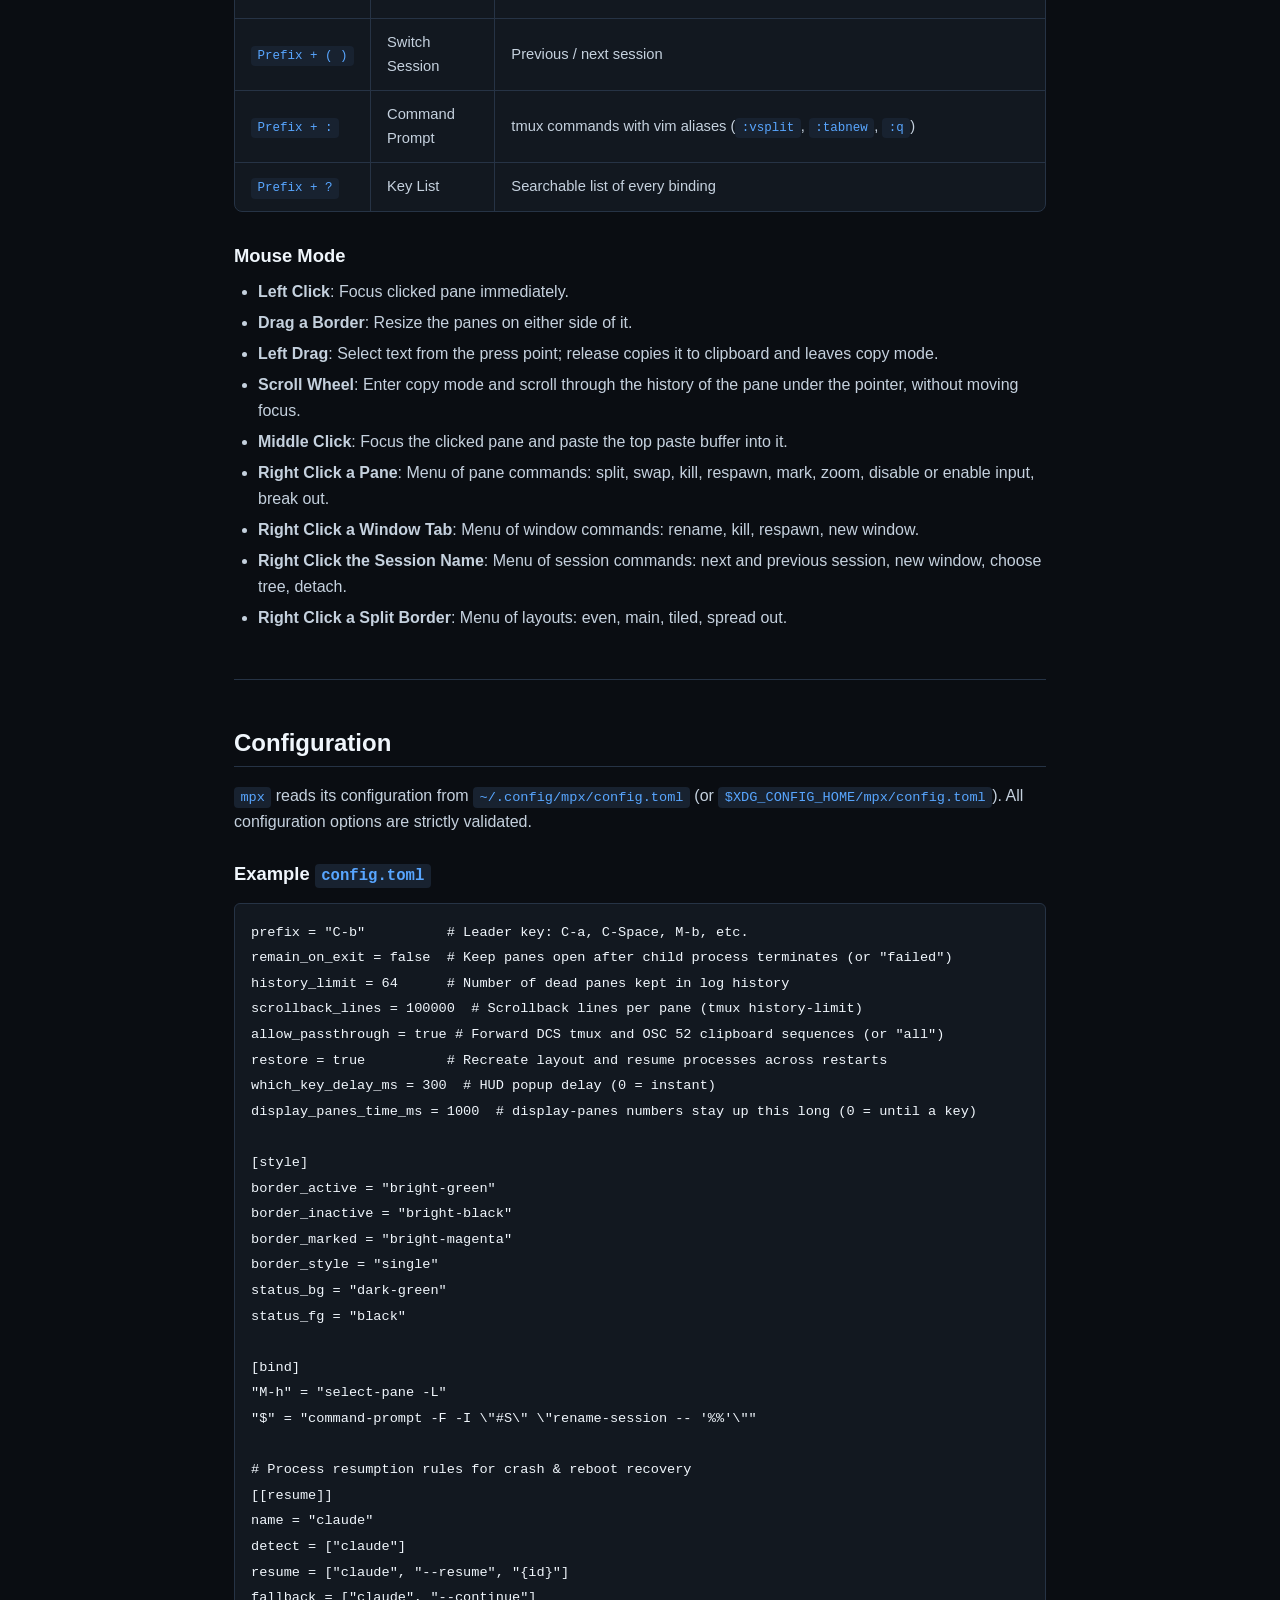
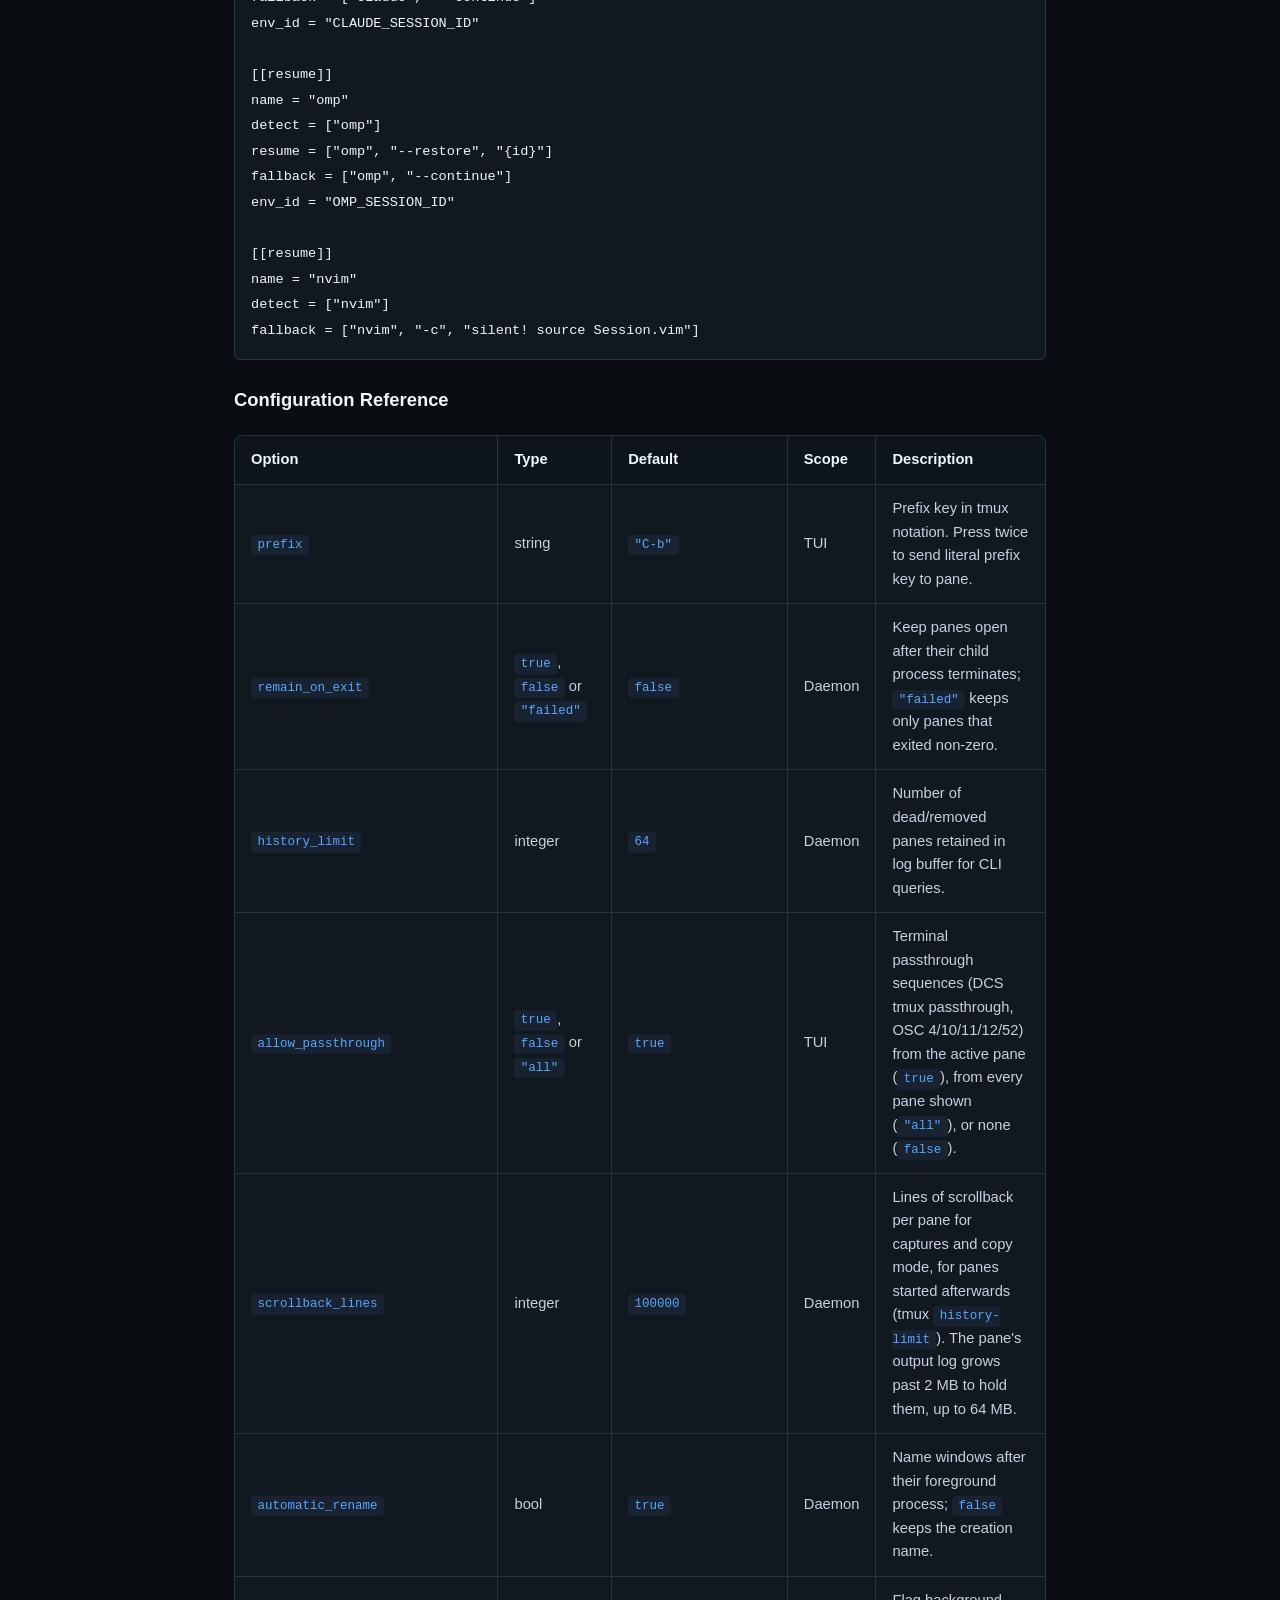
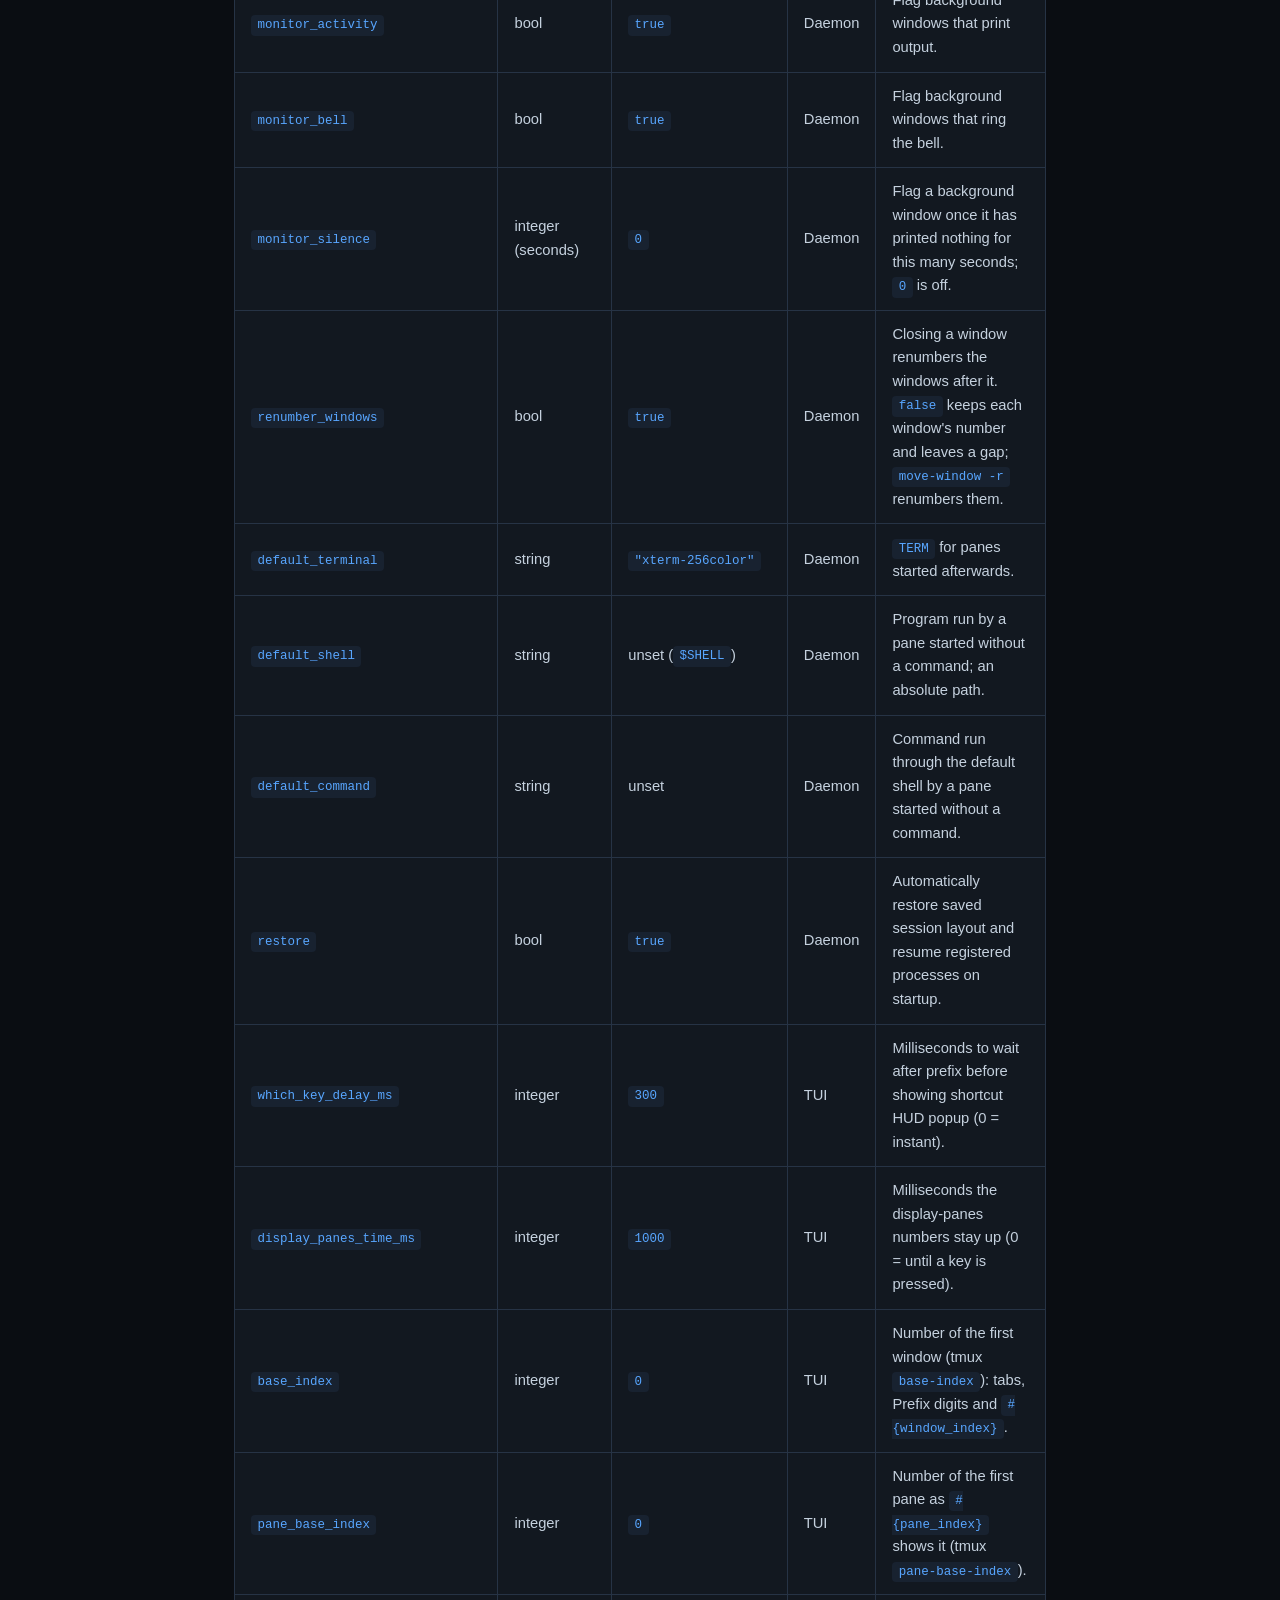
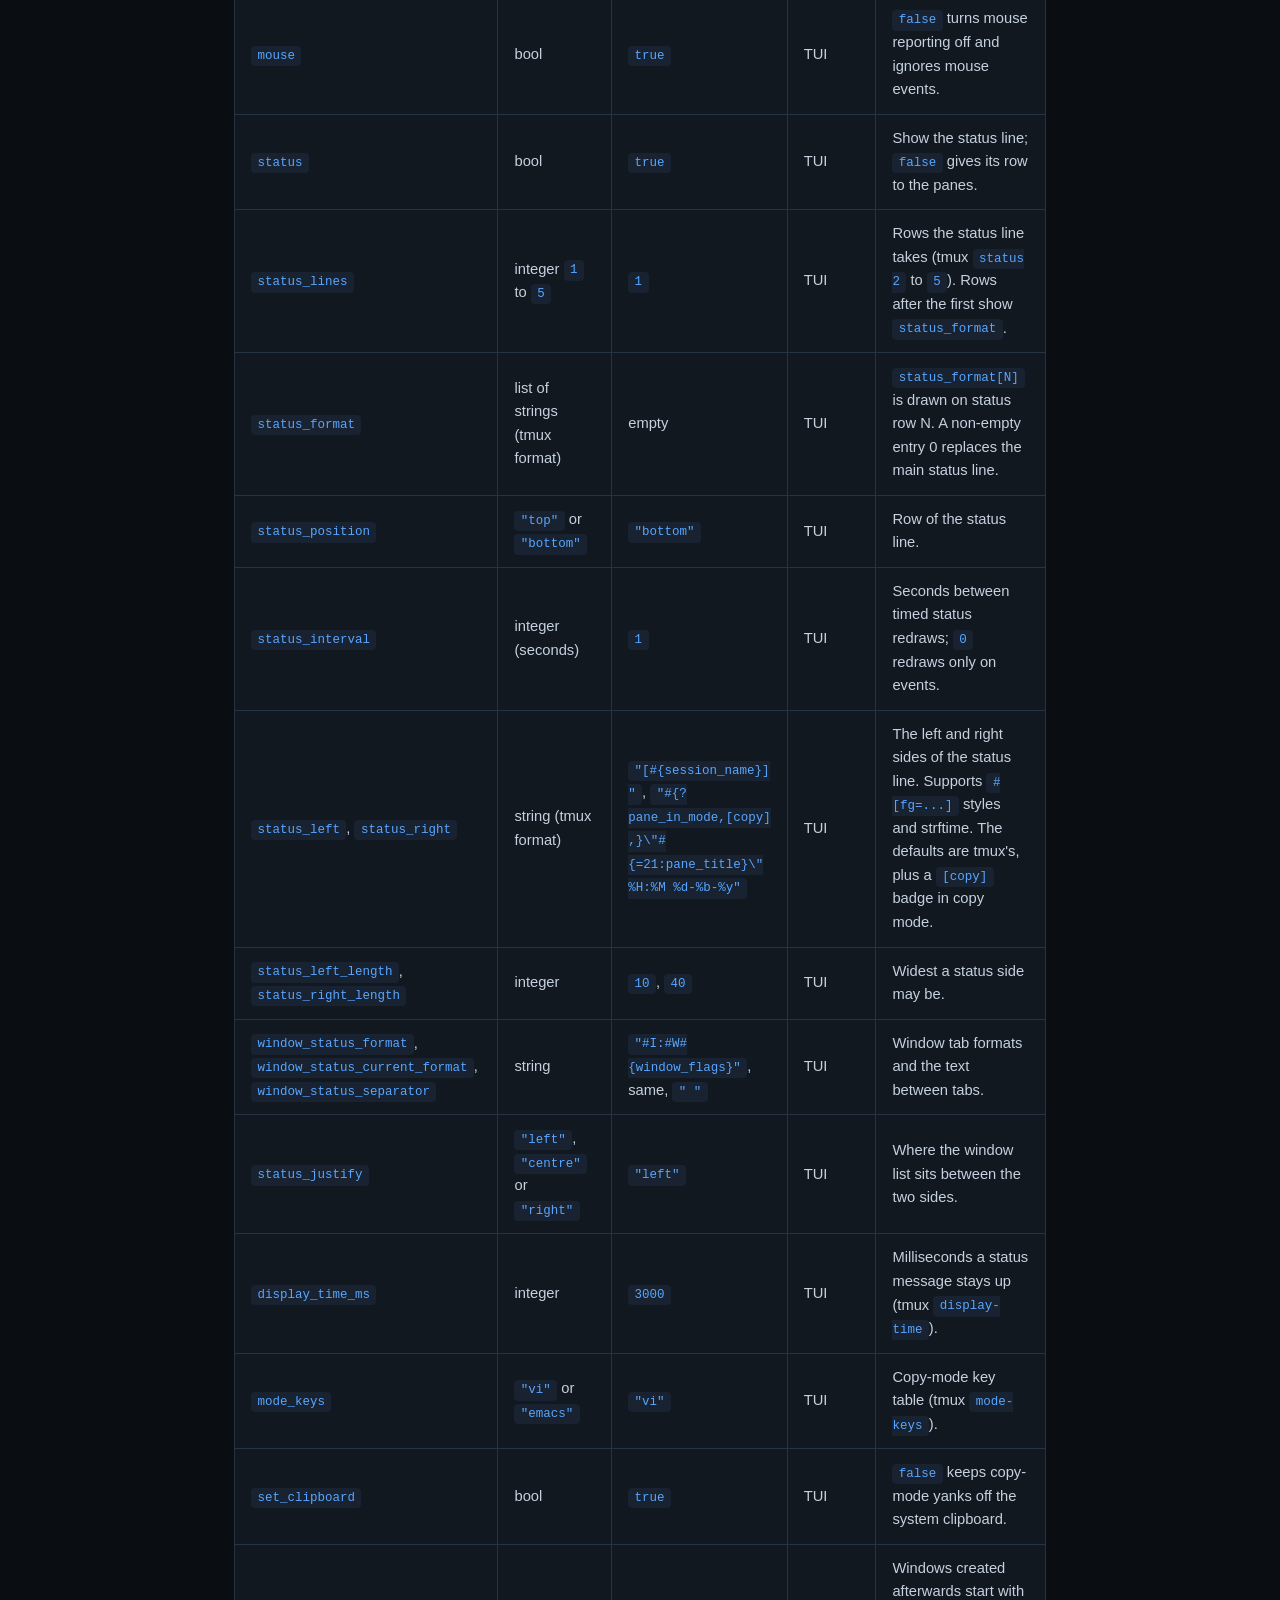
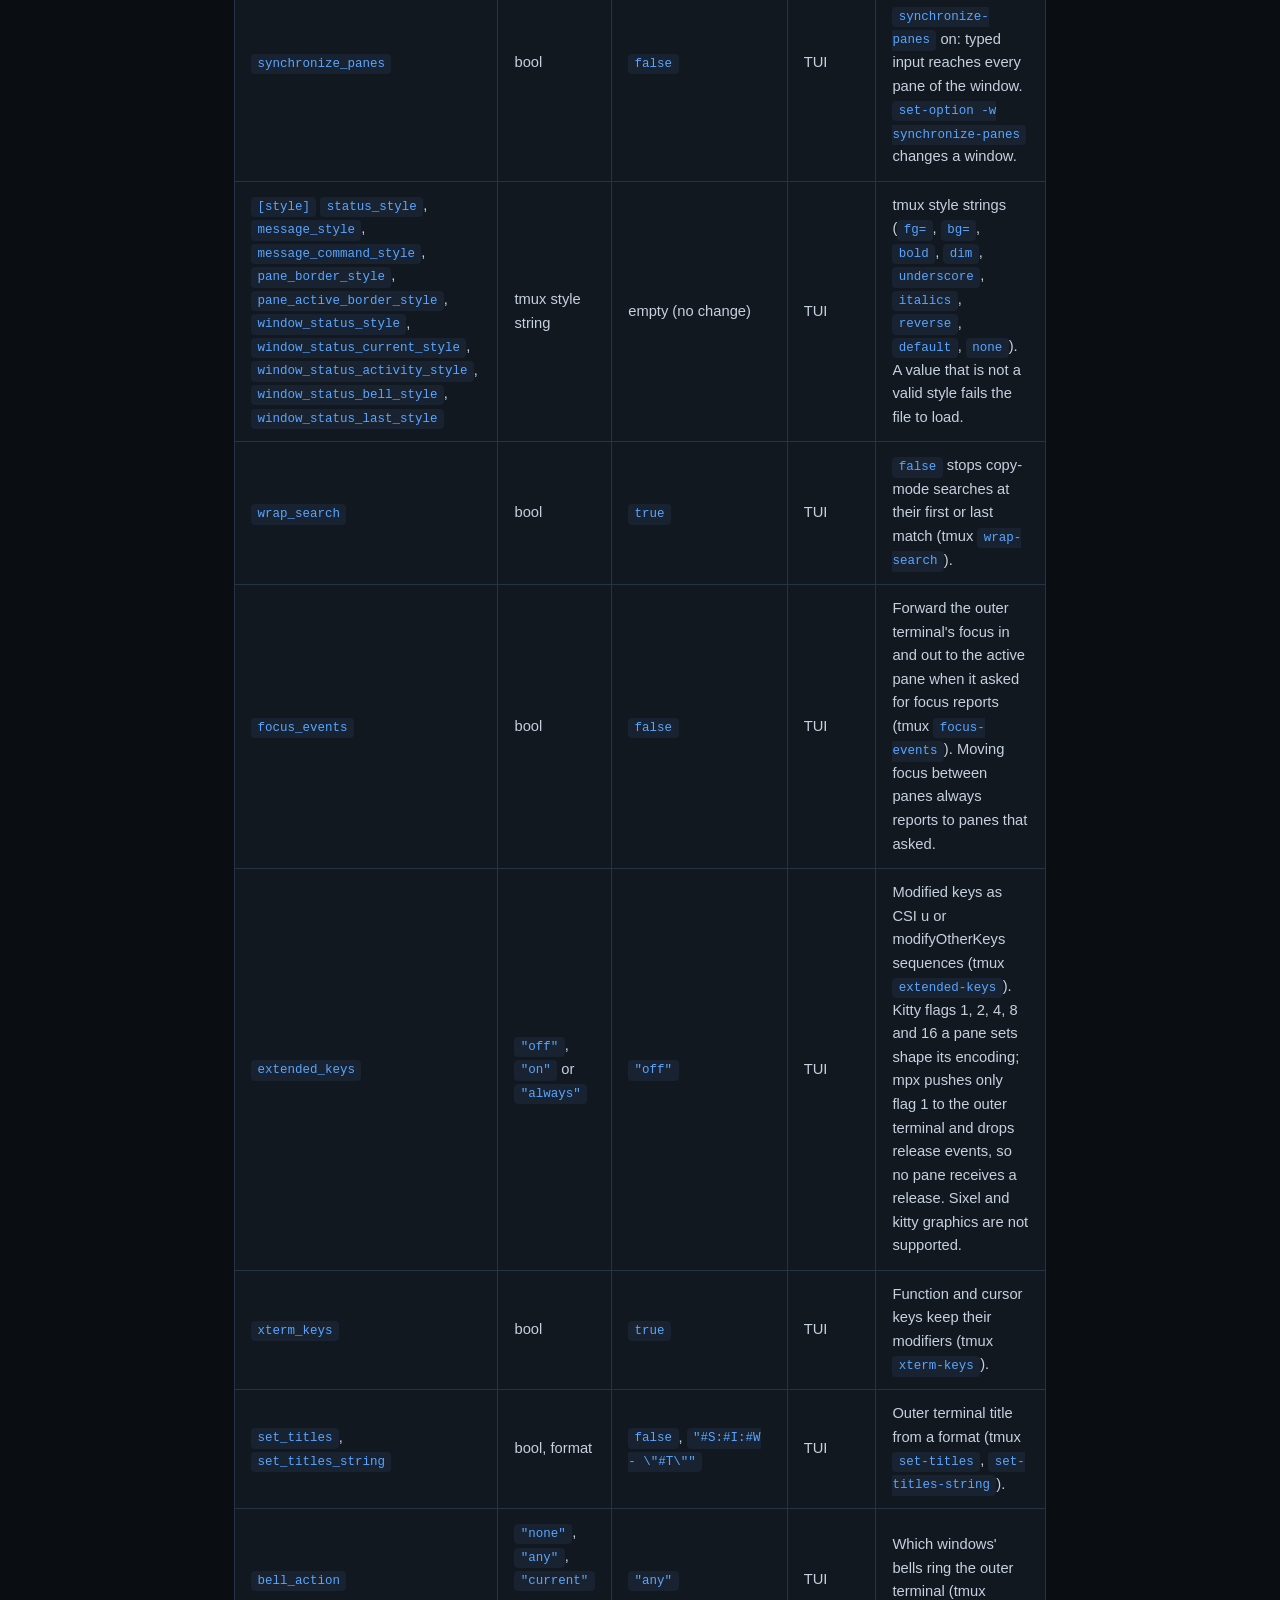
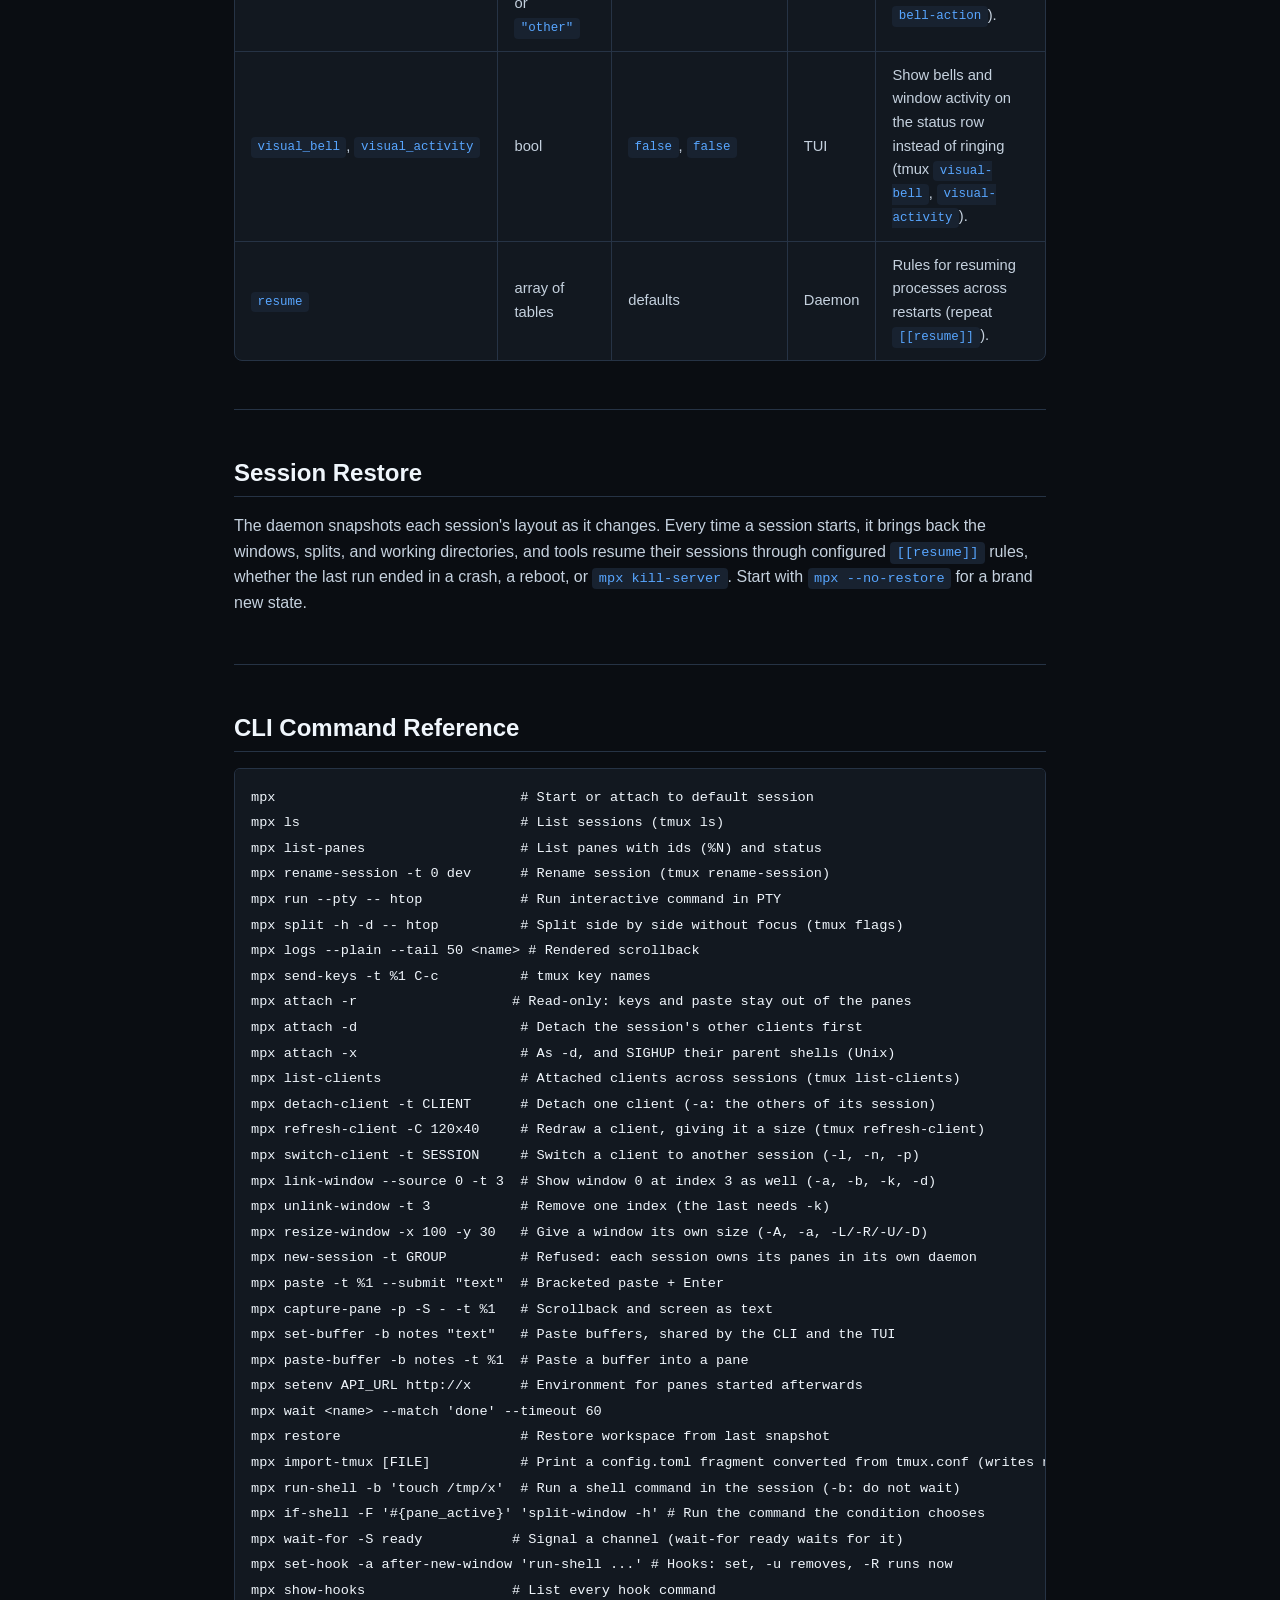
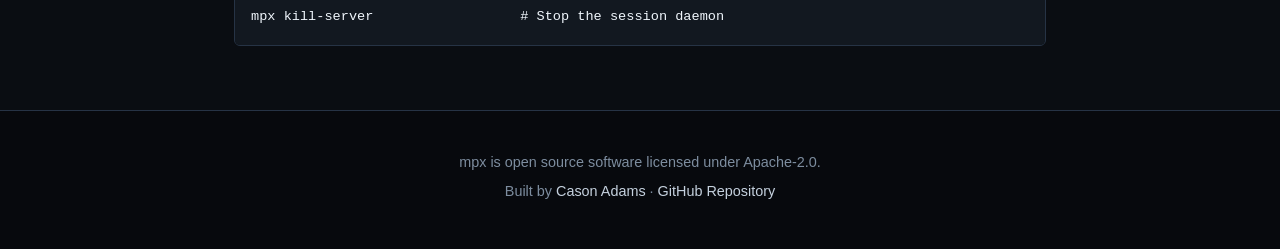
==== commit a59f650a: "fix(tui): scroll the pane under the pointer with the wheel The wheel enters and scrolls copy mode in" ====
--- a/www/docs.html
+++ b/www/docs.html
@@ -90,7 +90,7 @@
         <li><strong>Left Click</strong>: Focus clicked pane immediately.</li>
         <li><strong>Drag a Border</strong>: Resize the panes on either side of it.</li>
         <li><strong>Left Drag</strong>: Select text from the press point; release copies it to clipboard and leaves copy mode.</li>
-        <li><strong>Scroll Wheel</strong>: Enter copy mode and scroll through terminal history.</li>
+        <li><strong>Scroll Wheel</strong>: Enter copy mode and scroll through the history of the pane under the pointer, without moving focus.</li>
         <li><strong>Middle Click</strong>: Focus the clicked pane and paste the top paste buffer into it.</li>
         <li><strong>Right Click a Pane</strong>: Menu of pane commands: split, swap, kill, respawn, mark, zoom, disable or enable input, break out.</li>
         <li><strong>Right Click a Window Tab</strong>: Menu of window commands: rename, kill, respawn, new window.</li>
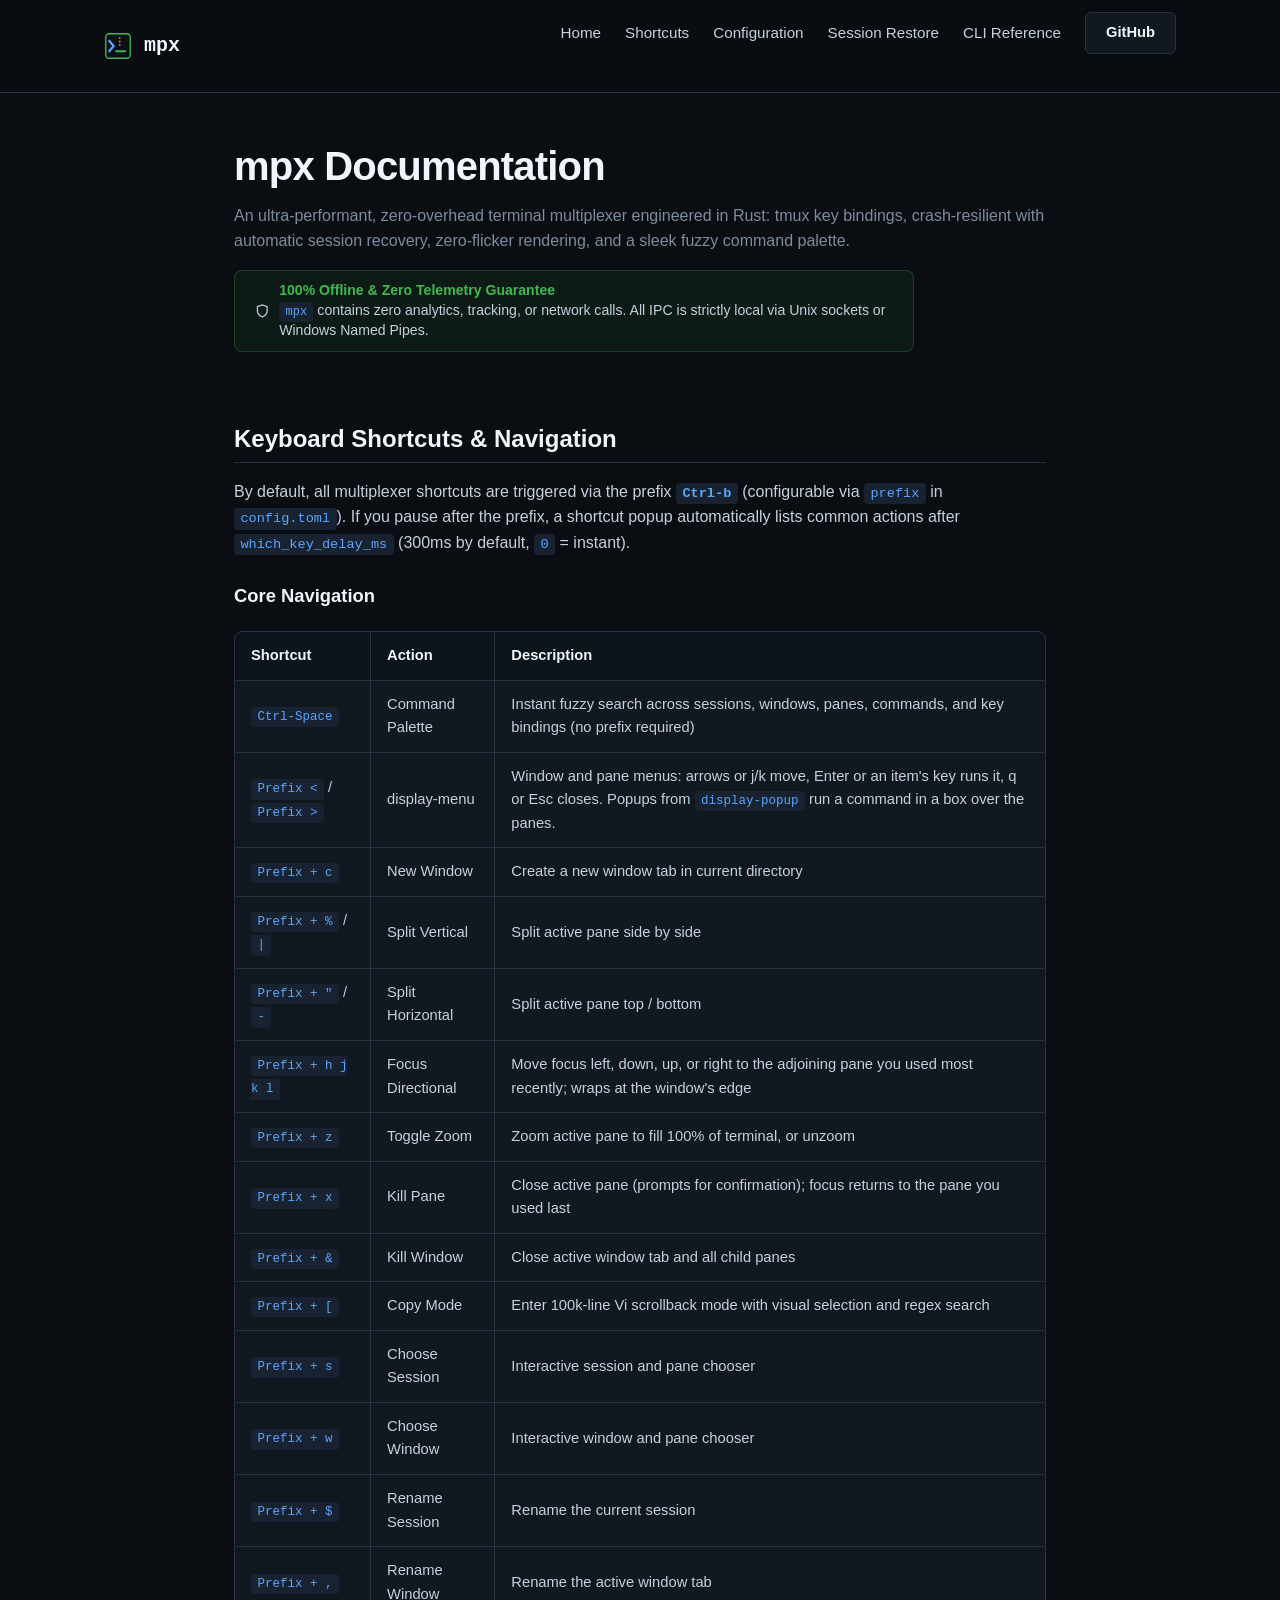
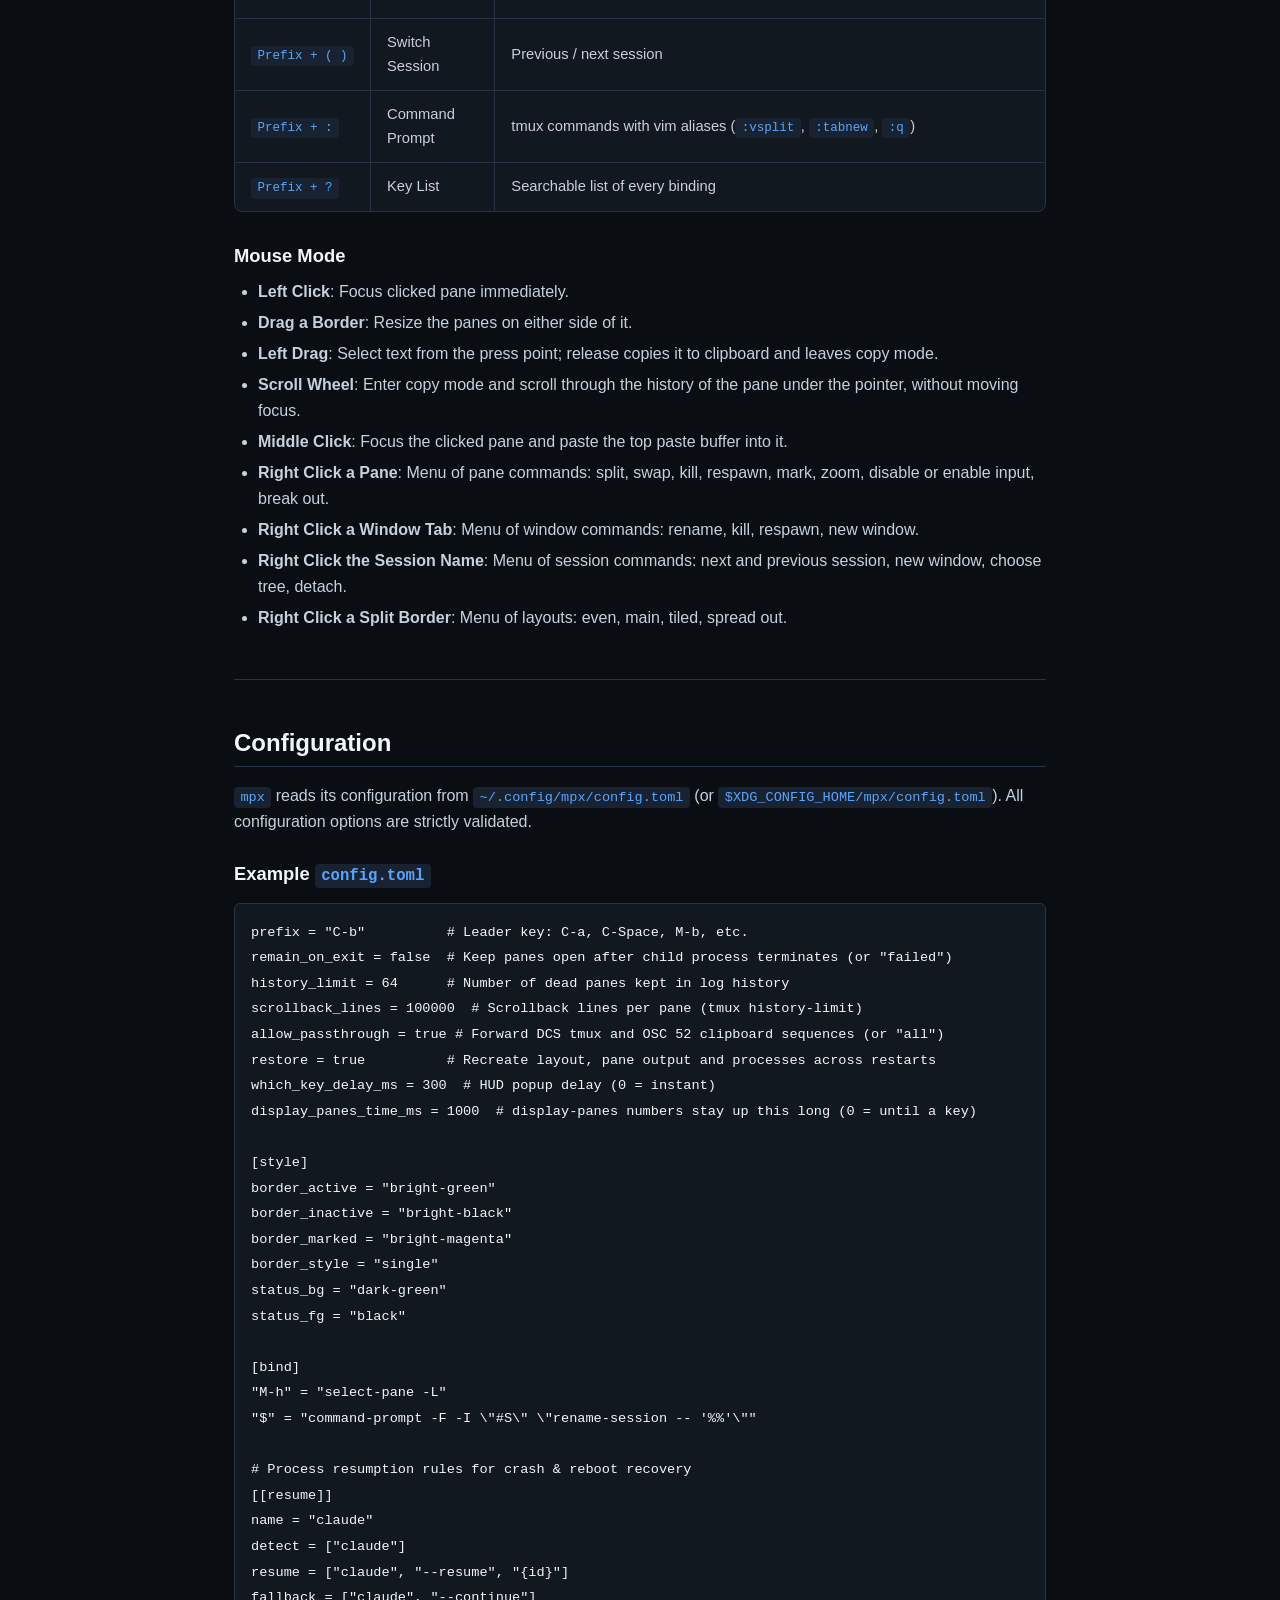
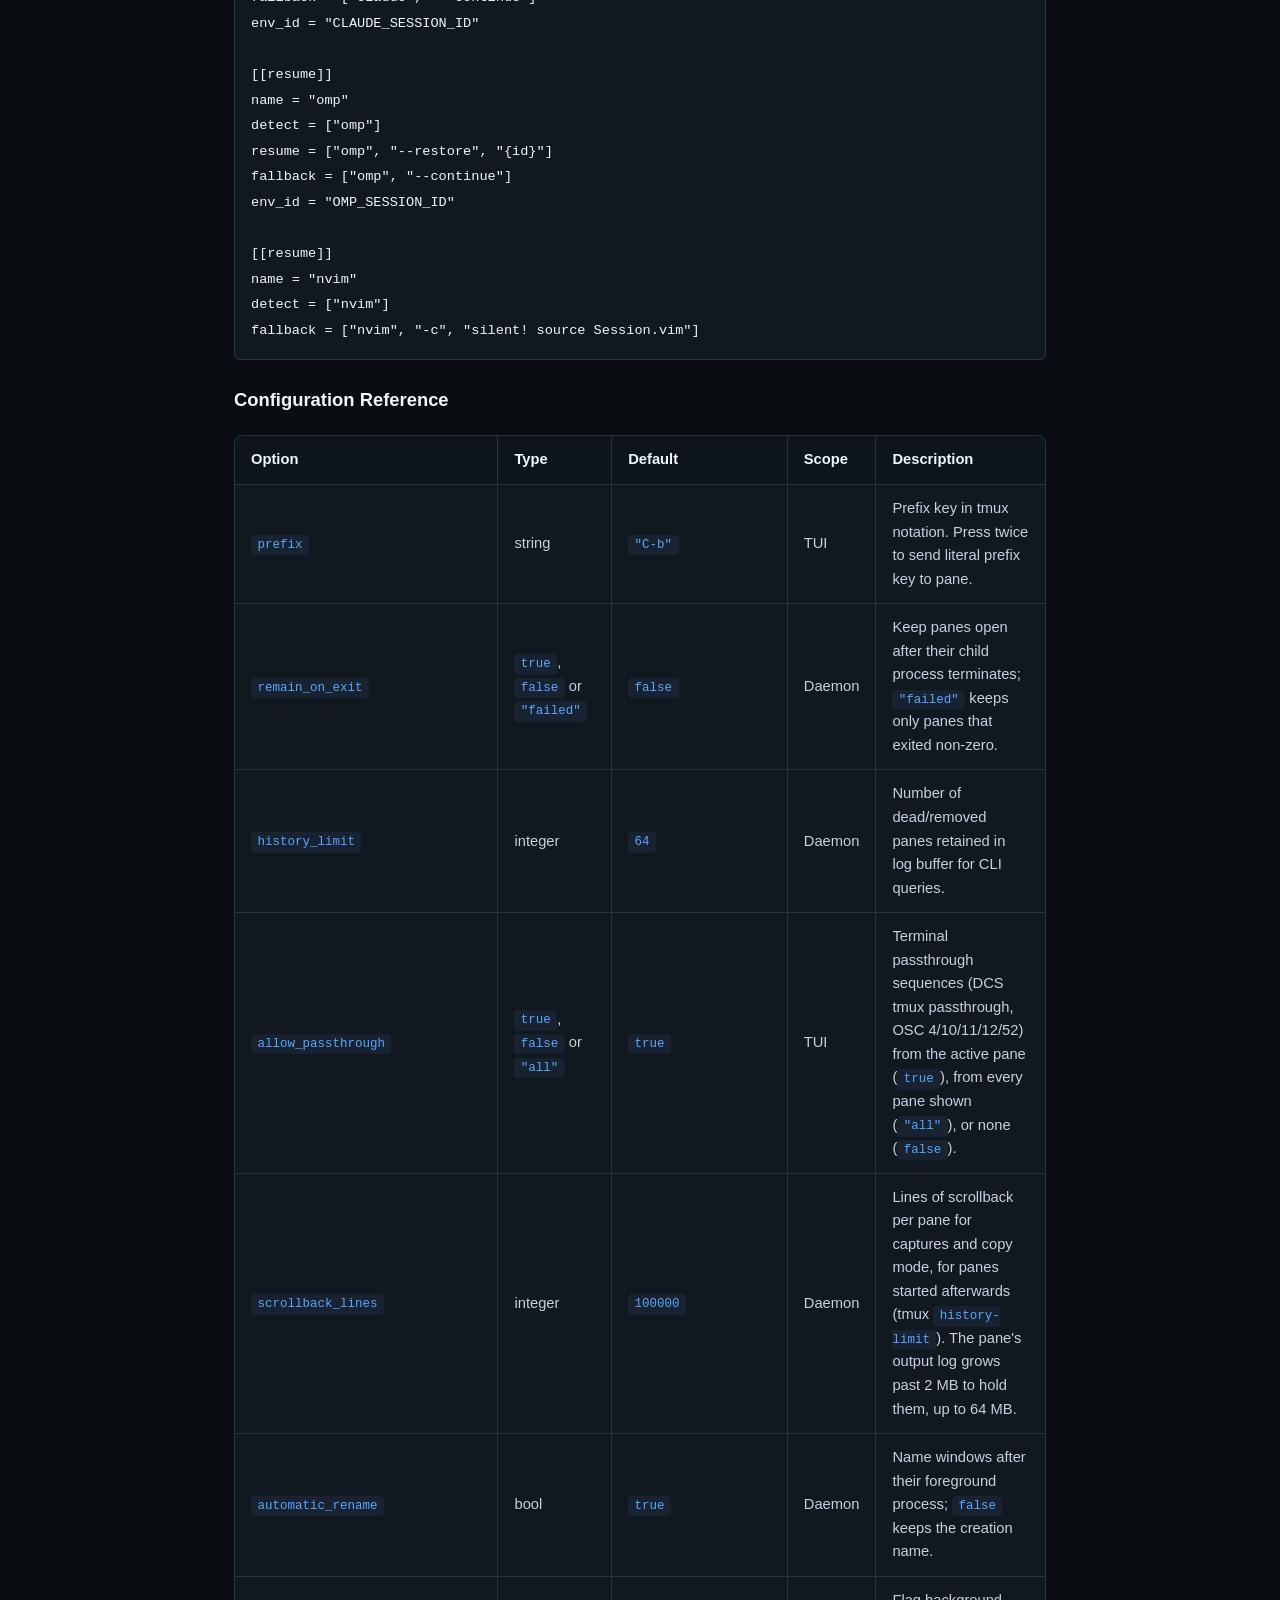
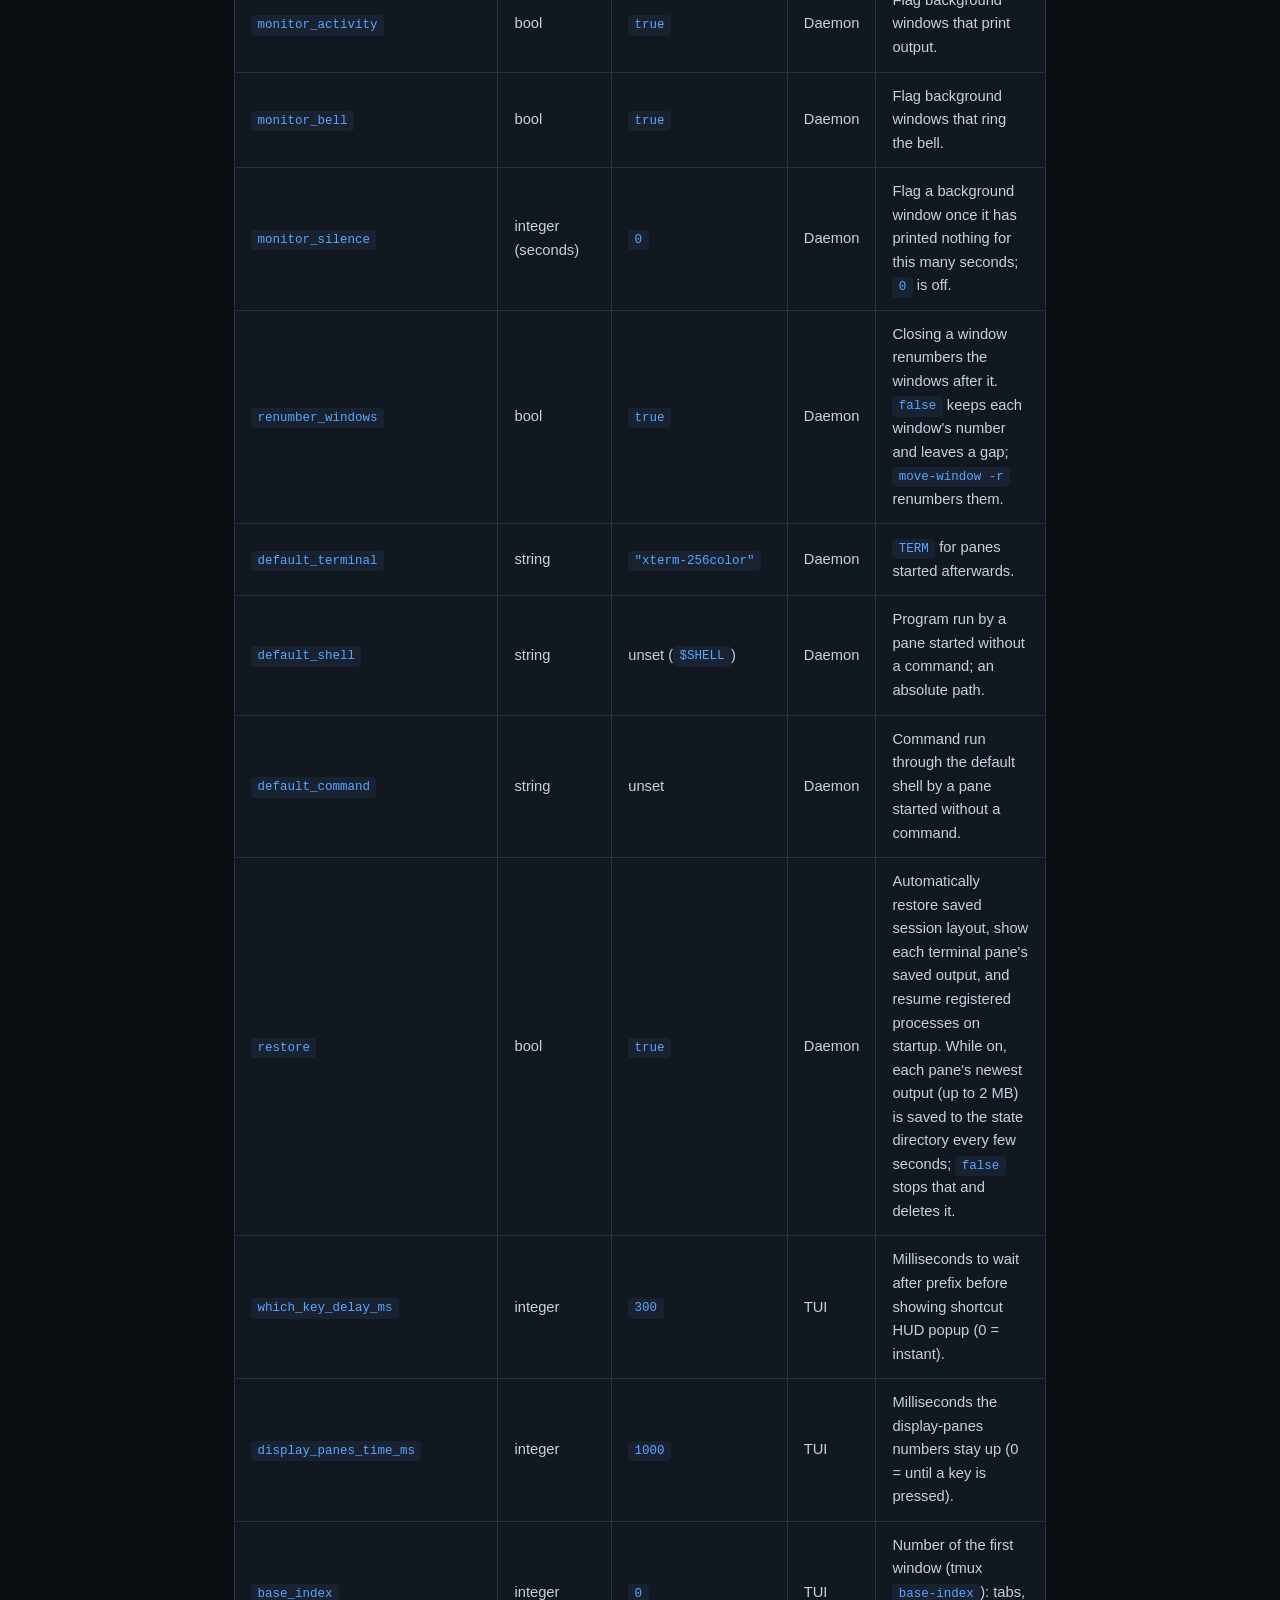
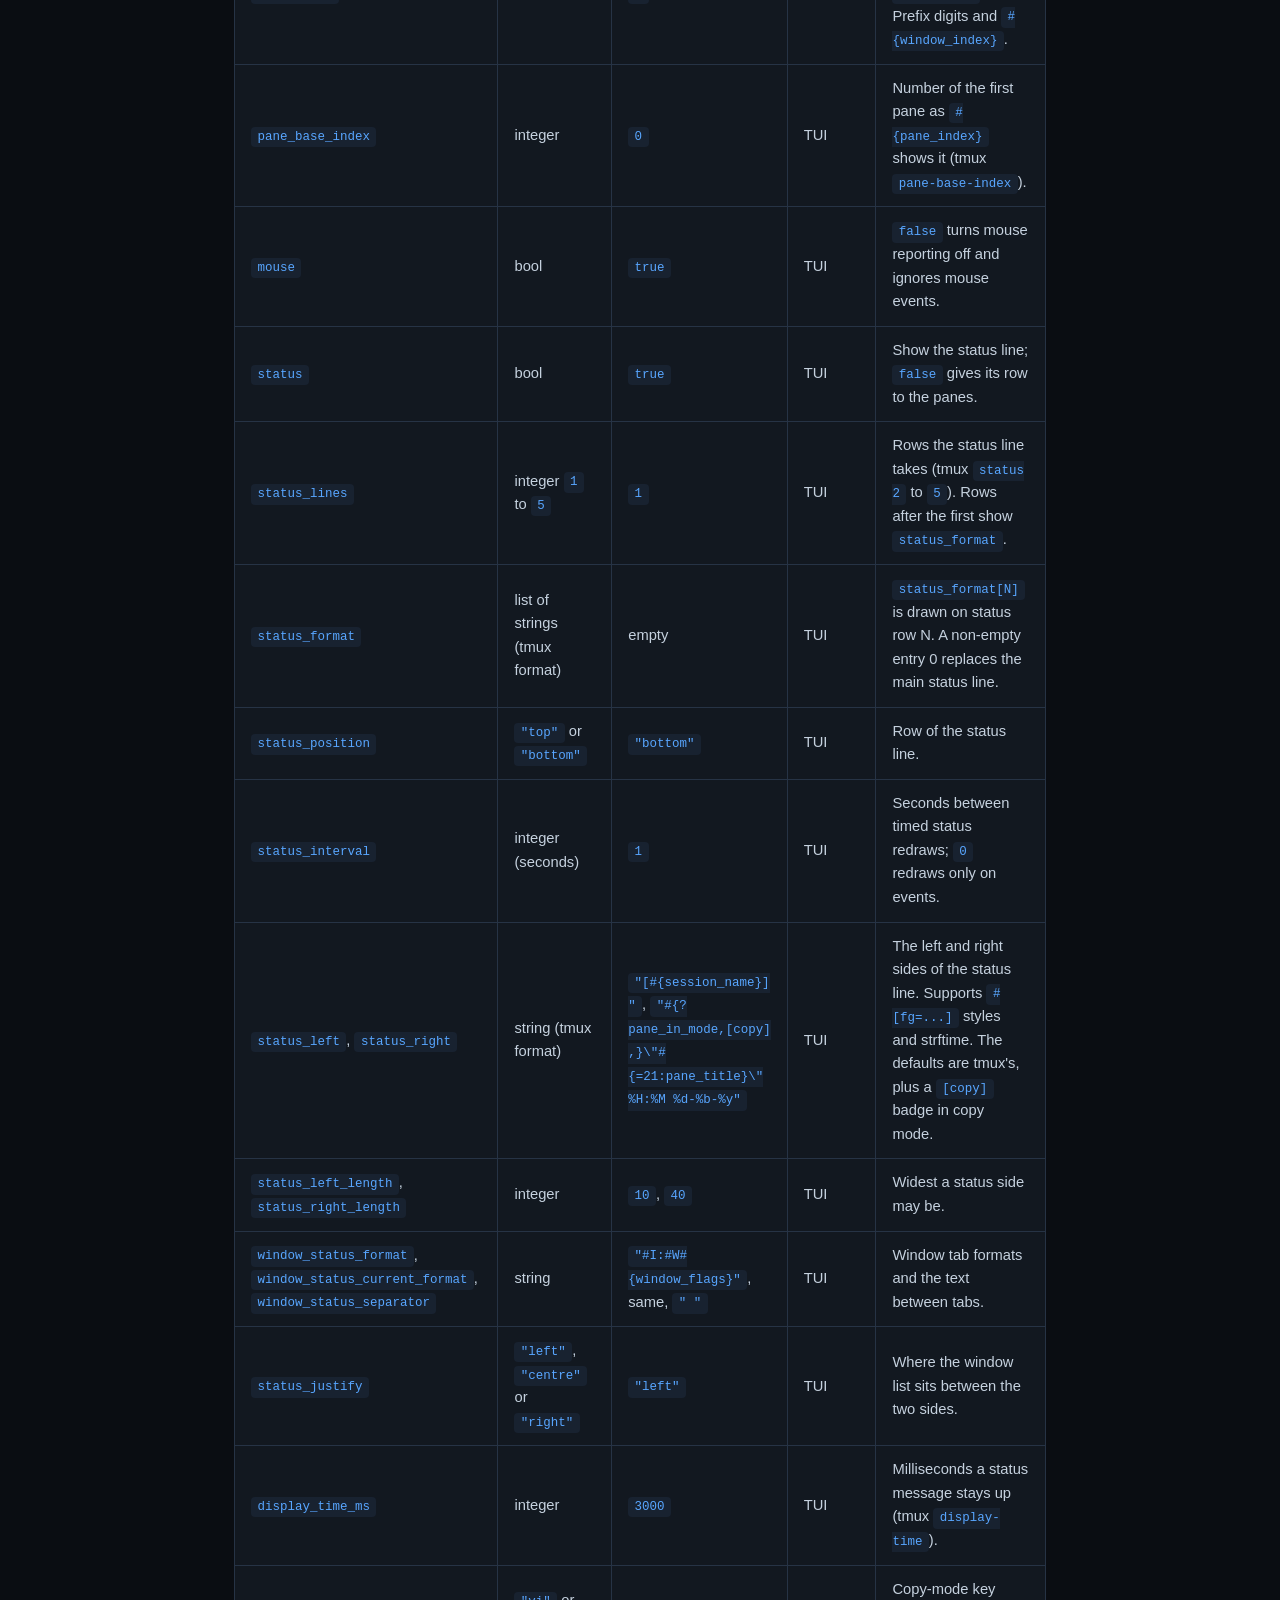
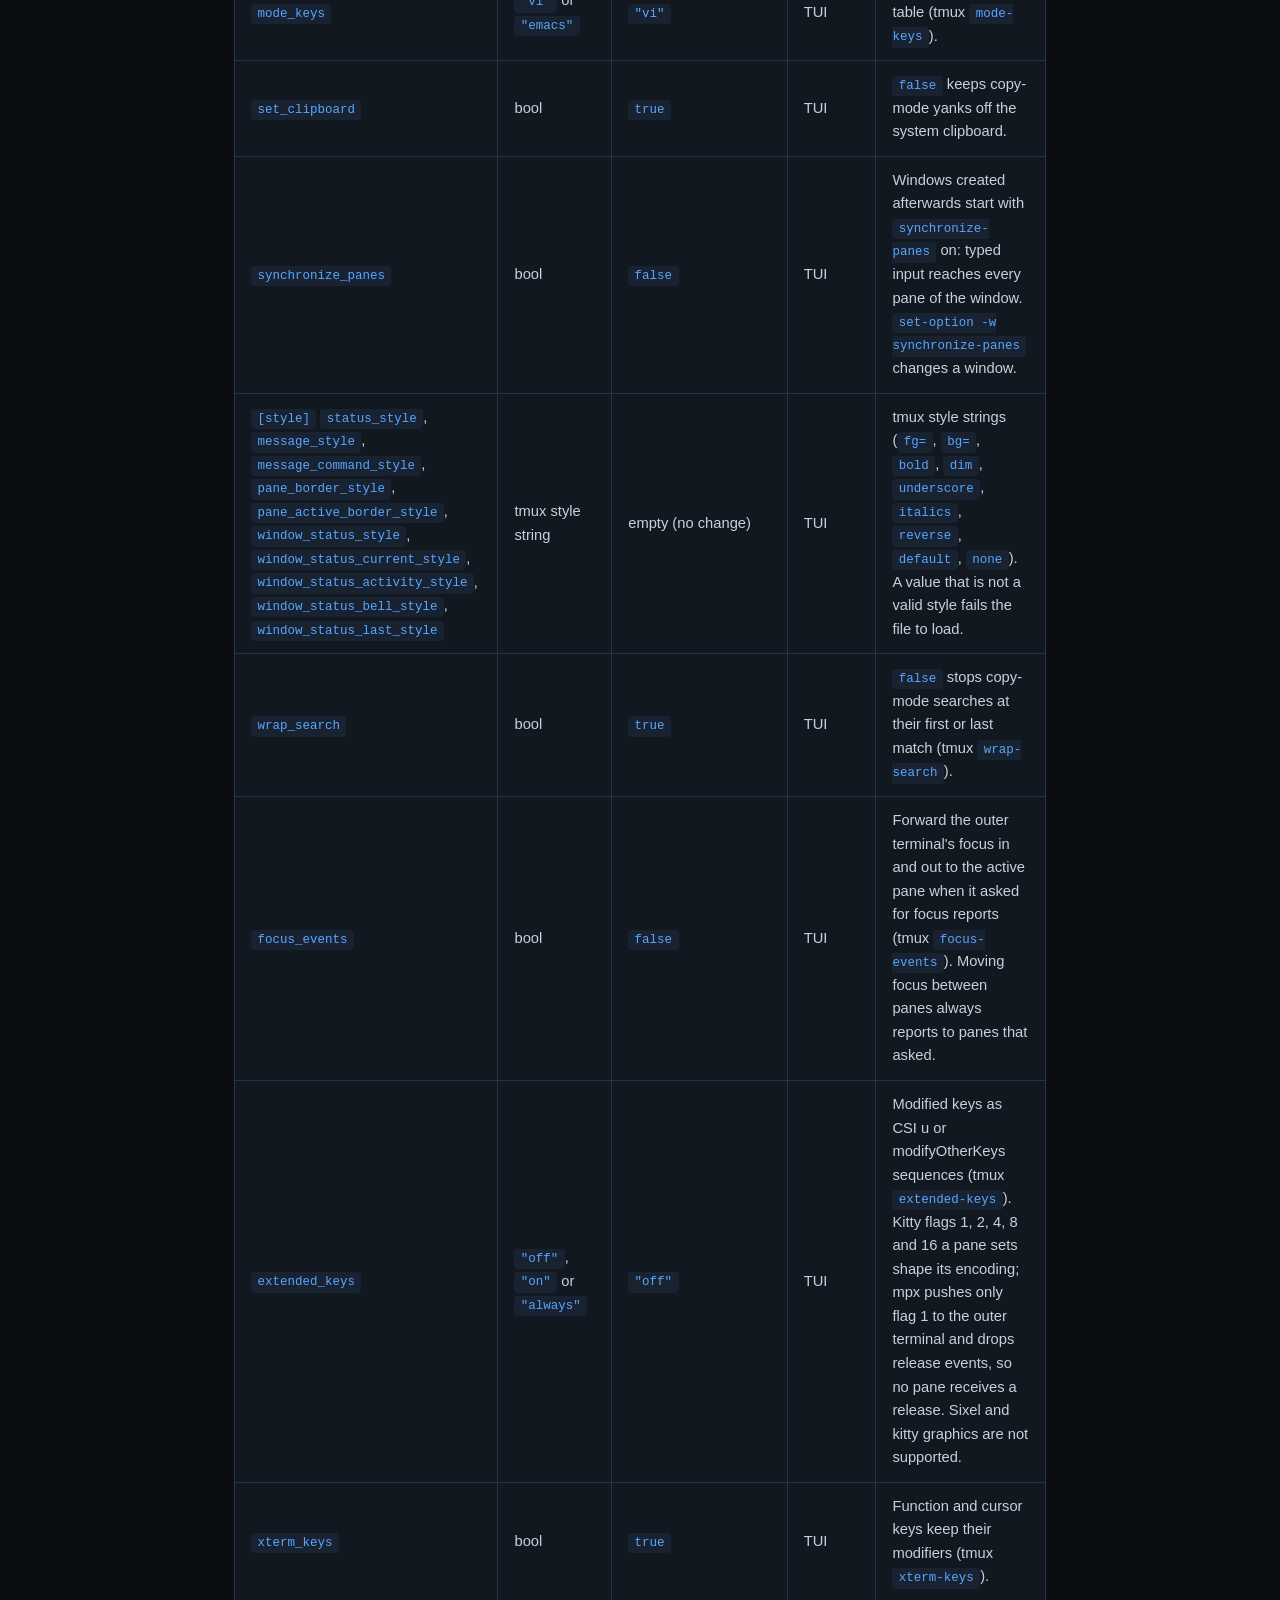
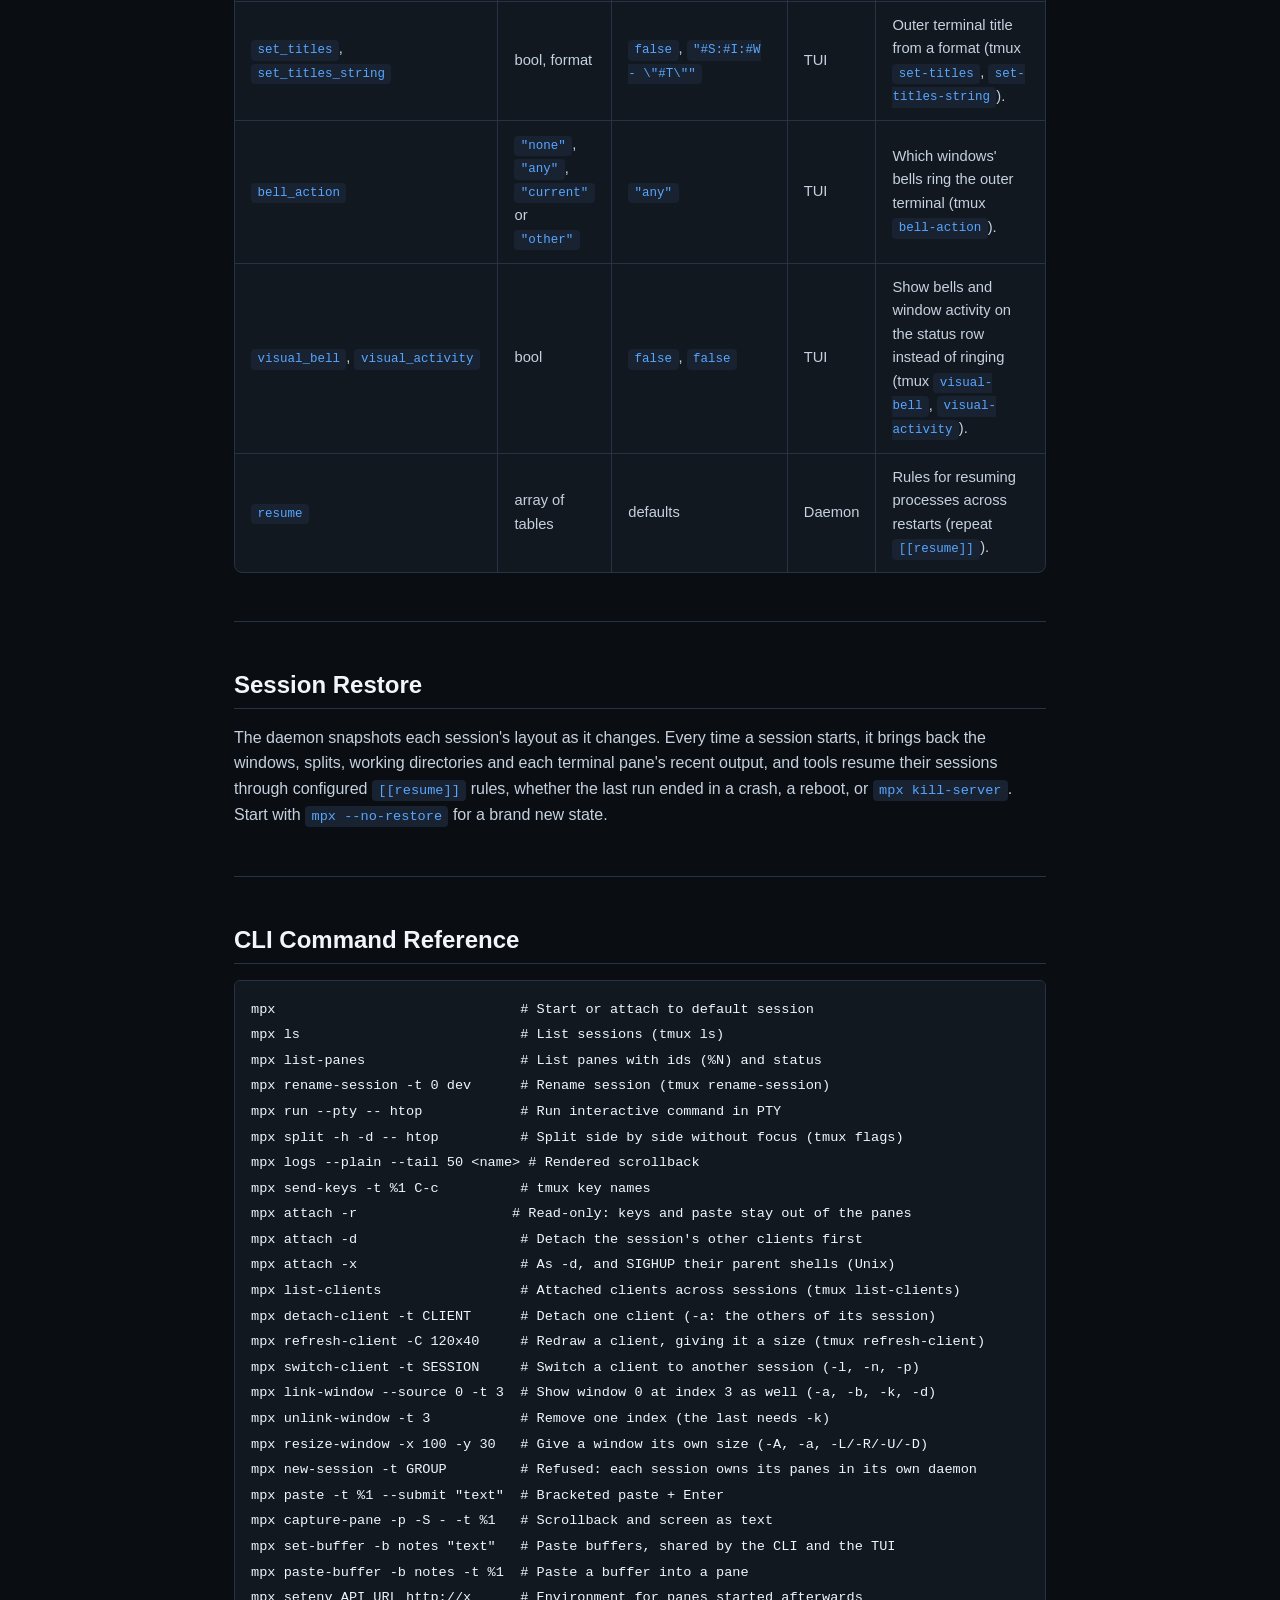
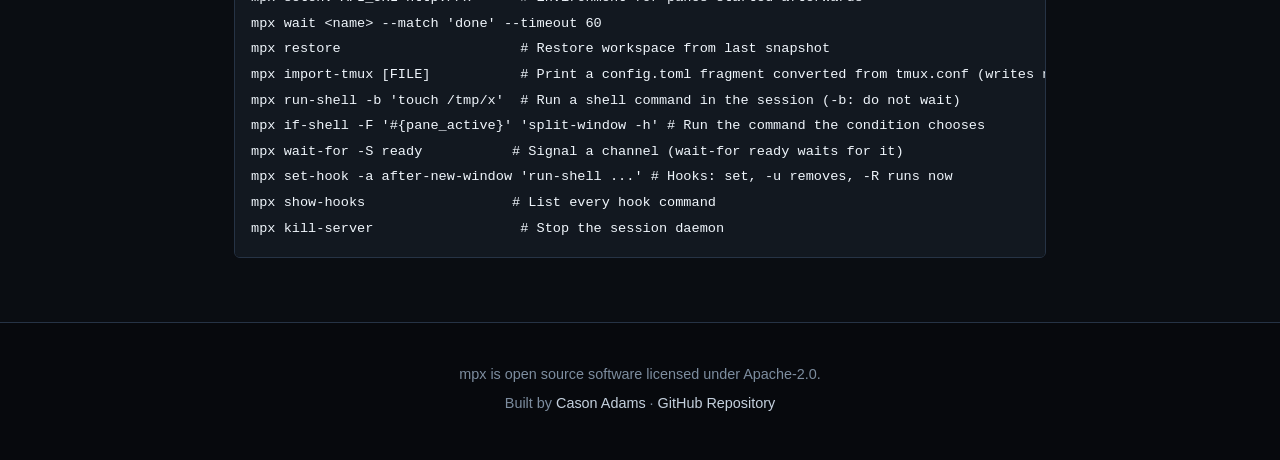
==== commit ddb23b34: "feat(daemon): restore pane scrollback after a crash or reboot While `restore` is on, each running te" ====
--- a/www/docs.html
+++ b/www/docs.html
@@ -114,7 +114,7 @@
 history_limit = 64      # Number of dead panes kept in log history
 scrollback_lines = 100000  # Scrollback lines per pane (tmux history-limit)
 allow_passthrough = true # Forward DCS tmux and OSC 52 clipboard sequences (or "all")
-restore = true          # Recreate layout and resume processes across restarts
+restore = true          # Recreate layout, pane output and processes across restarts
 which_key_delay_ms = 300  # HUD popup delay (0 = instant)
 display_panes_time_ms = 1000  # display-panes numbers stay up this long (0 = until a key)
 
@@ -170,7 +170,7 @@
             <tr><td><code>default_terminal</code></td><td>string</td><td><code>"xterm-256color"</code></td><td>Daemon</td><td><code>TERM</code> for panes started afterwards.</td></tr>
             <tr><td><code>default_shell</code></td><td>string</td><td>unset (<code>$SHELL</code>)</td><td>Daemon</td><td>Program run by a pane started without a command; an absolute path.</td></tr>
             <tr><td><code>default_command</code></td><td>string</td><td>unset</td><td>Daemon</td><td>Command run through the default shell by a pane started without a command.</td></tr>
-            <tr><td><code>restore</code></td><td>bool</td><td><code>true</code></td><td>Daemon</td><td>Automatically restore saved session layout and resume registered processes on startup.</td></tr>
+            <tr><td><code>restore</code></td><td>bool</td><td><code>true</code></td><td>Daemon</td><td>Automatically restore saved session layout, show each terminal pane's saved output, and resume registered processes on startup. While on, each pane's newest output (up to 2 MB) is saved to the state directory every few seconds; <code>false</code> stops that and deletes it.</td></tr>
             <tr><td><code>which_key_delay_ms</code></td><td>integer</td><td><code>300</code></td><td>TUI</td><td>Milliseconds to wait after prefix before showing shortcut HUD popup (0 = instant).</td></tr>
             <tr><td><code>display_panes_time_ms</code></td><td>integer</td><td><code>1000</code></td><td>TUI</td><td>Milliseconds the display-panes numbers stay up (0 = until a key is pressed).</td></tr>
             <tr><td><code>base_index</code></td><td>integer</td><td><code>0</code></td><td>TUI</td><td>Number of the first window (tmux <code>base-index</code>): tabs, Prefix digits and <code>#{window_index}</code>.</td></tr>
@@ -207,7 +207,7 @@
 
     <section id="restore">
       <h2>Session Restore</h2>
-      <p>The daemon snapshots each session's layout as it changes. Every time a session starts, it brings back the windows, splits, and working directories, and tools resume their sessions through configured <code>[[resume]]</code> rules, whether the last run ended in a crash, a reboot, or <code>mpx kill-server</code>. Start with <code>mpx --no-restore</code> for a brand new state.</p>
+      <p>The daemon snapshots each session's layout as it changes. Every time a session starts, it brings back the windows, splits, working directories and each terminal pane's recent output, and tools resume their sessions through configured <code>[[resume]]</code> rules, whether the last run ended in a crash, a reboot, or <code>mpx kill-server</code>. Start with <code>mpx --no-restore</code> for a brand new state.</p>
     </section>
 
     <hr>
